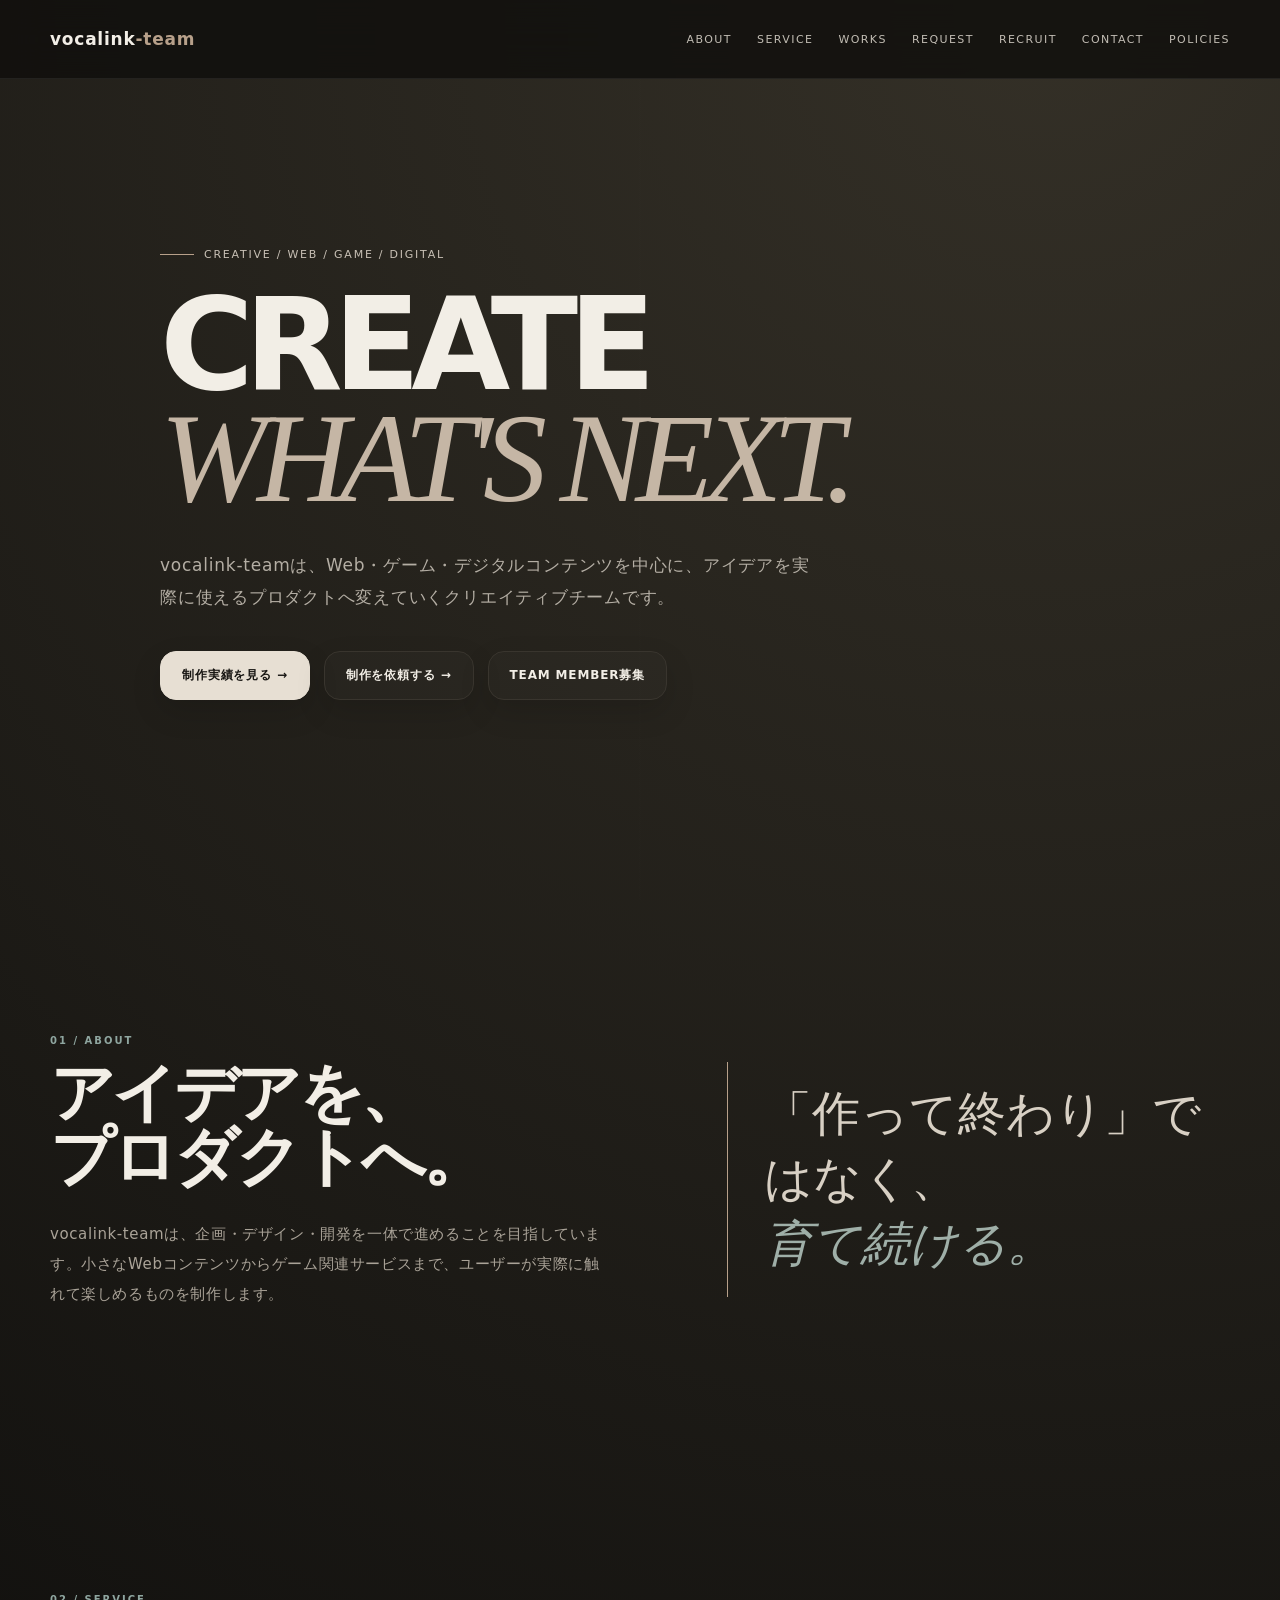
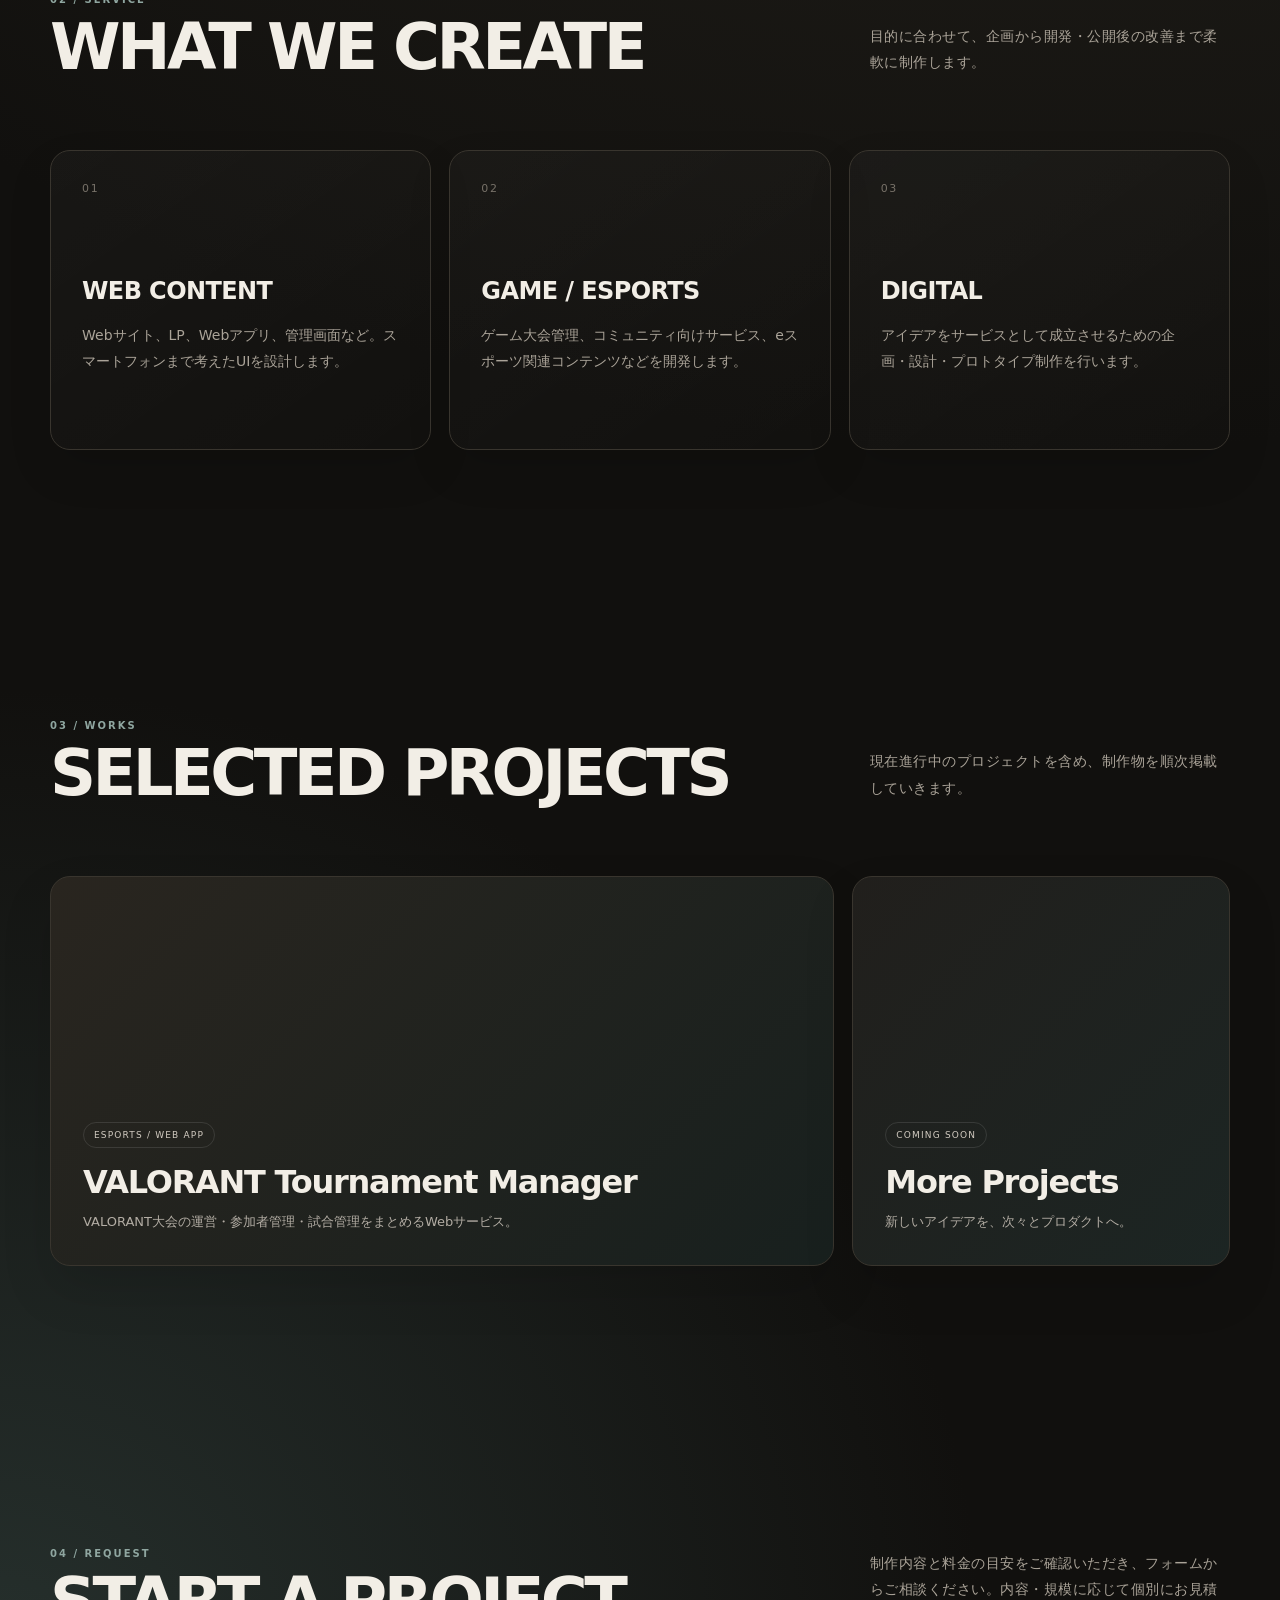
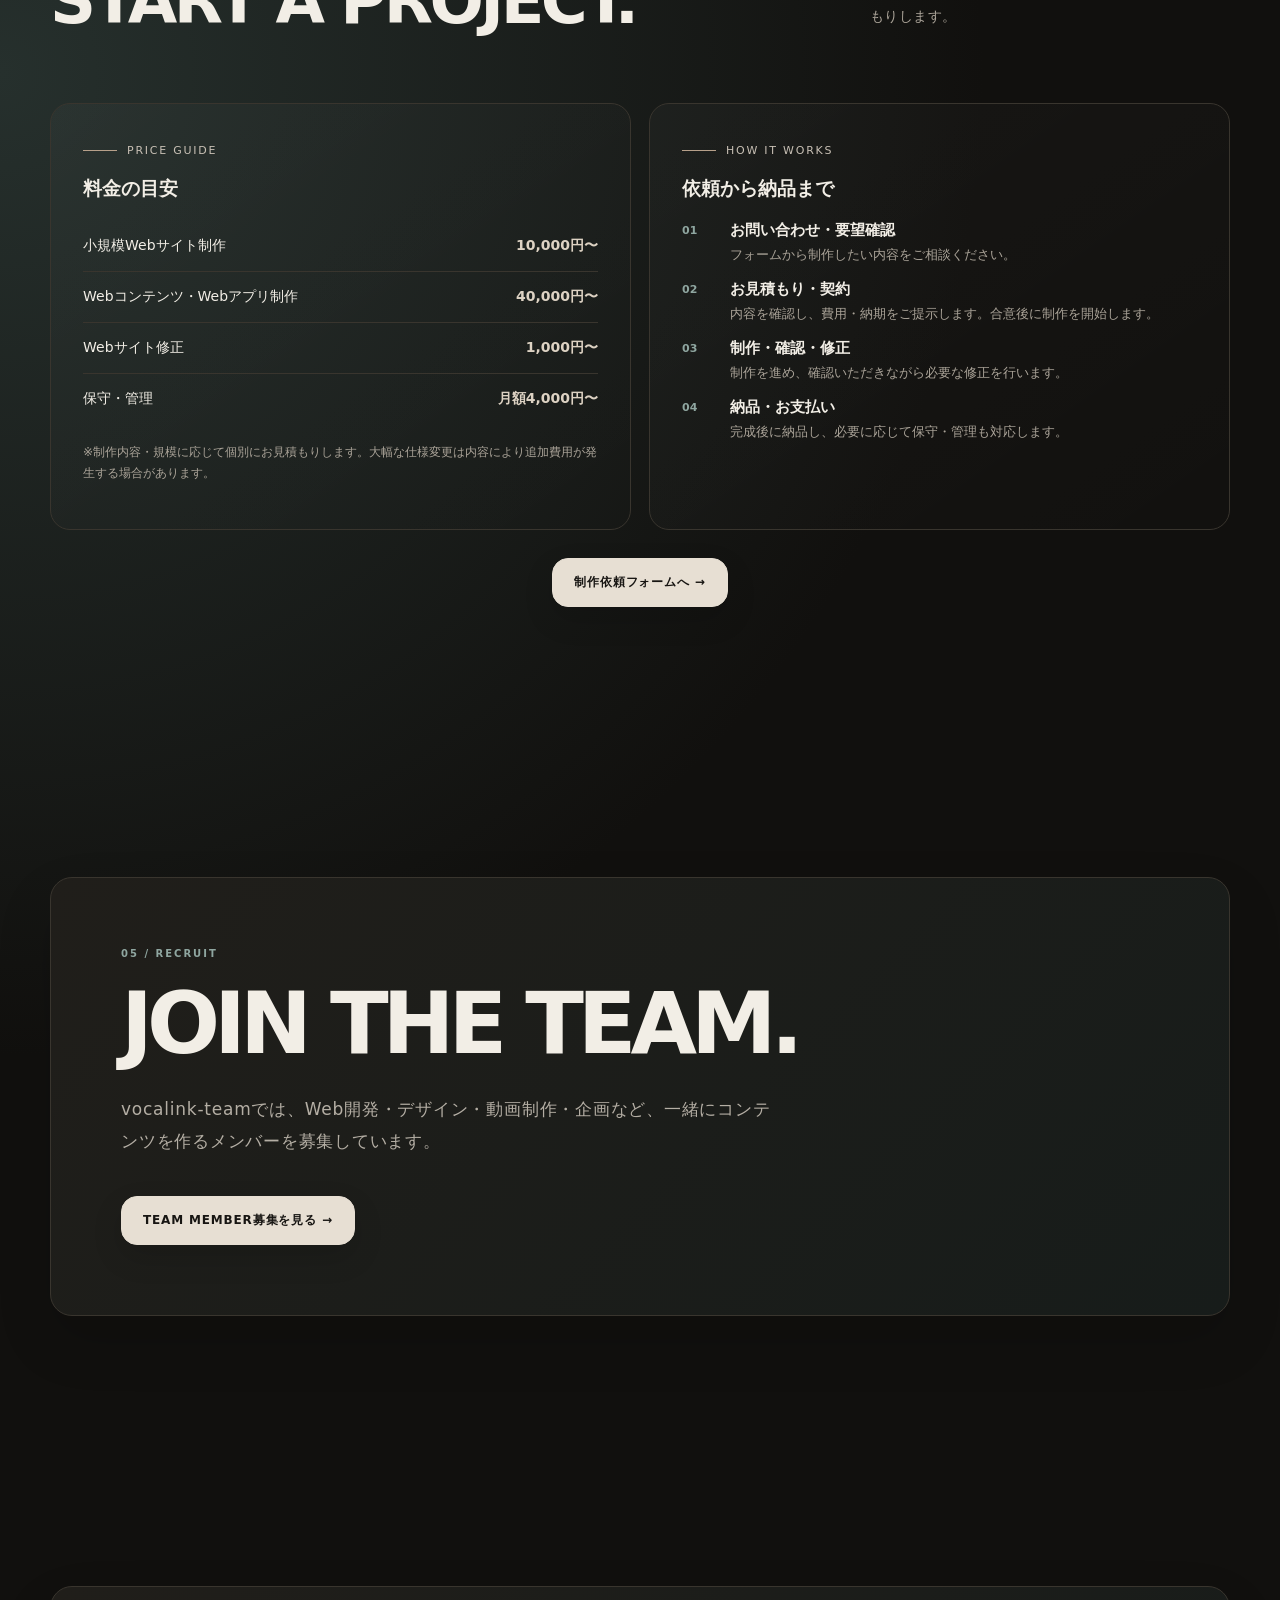
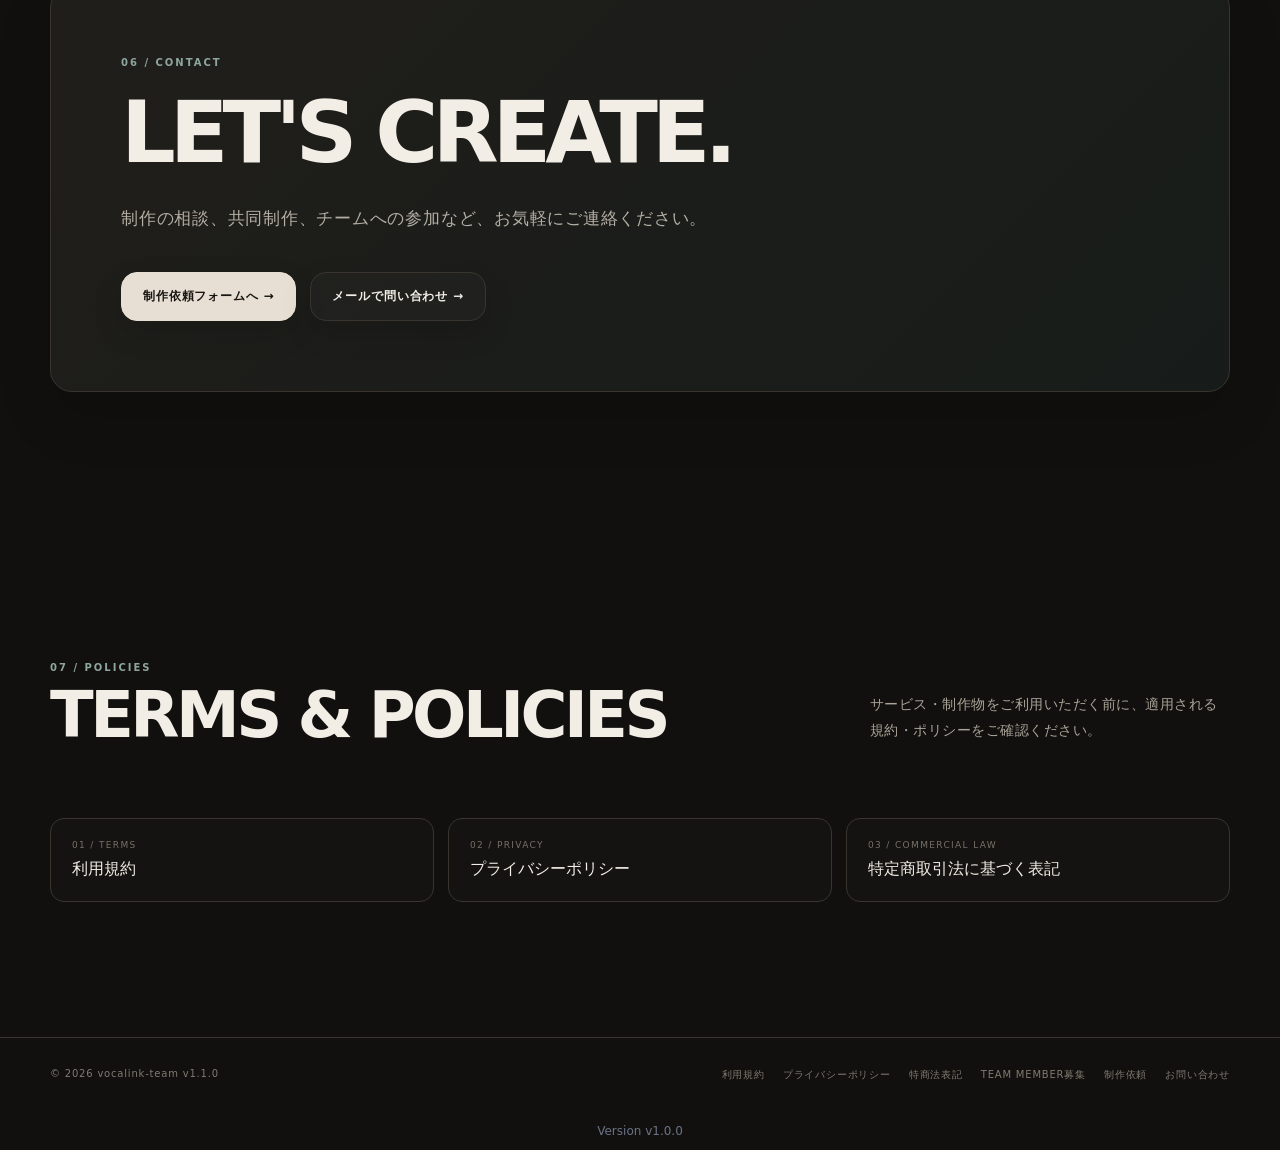
==== index.html @ 10418adb "chore(version): display current project version" ====
<!doctype html>
<html lang="ja"><head><meta charset="utf-8"><meta name="viewport" content="width=device-width,initial-scale=1"><meta name="description" content="vocalink-team 公式サイト"><meta name="version" content="1.1.0"><title>vocalink-team | CREATE WHAT'S NEXT.</title><style>:root{--bg:#11100e;--surface:#191816;--surface2:#211f1b;--text:#f2eee6;--muted:#aaa398;--line:#39352e;--accent:#b7a08a;--accent2:#8fa6a0;--max:1180px}*{box-sizing:border-box}html{scroll-behavior:smooth}body{margin:0;background:radial-gradient(circle at 82% 0,#343027 0,transparent 34%),radial-gradient(circle at 0 55%,#26302d 0,transparent 28%),var(--bg);color:var(--text);font-family:Inter,ui-sans-serif,system-ui,-apple-system,BlinkMacSystemFont,"Segoe UI","Noto Sans JP",sans-serif}a{color:inherit;text-decoration:none}.wrap{width:min(var(--max),calc(100% - 48px));margin:auto}header{position:fixed;z-index:20;inset:0 0 auto;background:#11100ed9;backdrop-filter:blur(18px);border-bottom:1px solid #ffffff12}nav{height:78px;display:flex;align-items:center;justify-content:space-between}.logo{font-size:17px;font-weight:850;letter-spacing:.045em}.logo span{color:var(--accent)}.links{display:flex;gap:25px;font-size:11px;letter-spacing:.13em;color:#c2bdb4}.links a{transition:.2s}.links a:hover{color:#fff}.hero{min-height:100vh;display:flex;align-items:center;padding:150px 0 110px;position:relative;overflow:hidden}.hero:before{content:"";position:absolute;inset:0;background:linear-gradient(90deg,transparent 49.95%,#ffffff08 50%,transparent 50.05%);opacity:.35}.hero-inner{max-width:960px}.eyebrow{display:inline-flex;align-items:center;gap:10px;color:#c8c0b5;font-size:11px;letter-spacing:.16em}.eyebrow:before{content:"";width:34px;height:1px;background:var(--accent)}h1{font-size:clamp(58px,10.5vw,128px);line-height:.88;letter-spacing:-.075em;font-weight:850;margin:28px 0 34px}.serif{font-family:Georgia,"Times New Roman",serif;font-style:italic;font-weight:400;color:#c5b6a5}.lead{max-width:650px;color:#b4aea4;line-height:1.9;font-size:17px;letter-spacing:.045em}.actions{display:flex;gap:14px;flex-wrap:wrap;margin-top:38px}.btn{display:inline-flex;align-items:center;gap:10px;padding:15px 21px;border:1px solid var(--line);border-radius:16px;background:#ffffff05;font-size:12px;letter-spacing:.07em;font-weight:750;transition:.25s;box-shadow:0 12px 30px #00000022}.btn:hover{transform:translateY(-3px);border-color:#8f887d}.primary{background:#e7dfd3;color:#171512;border-color:#e7dfd3}section{padding:135px 0}.section-head{display:grid;grid-template-columns:1fr 360px;gap:70px;align-items:end;margin-bottom:60px}.kicker{color:var(--accent2);font-size:10px;letter-spacing:.2em;font-weight:800}.section-head h2{font-size:clamp(38px,5vw,66px);line-height:.95;letter-spacing:-.055em;margin:12px 0}.section-head p{color:var(--muted);line-height:1.9;font-size:14px;letter-spacing:.035em}.about{display:grid;grid-template-columns:1.05fr .95fr;gap:120px;align-items:center}.about h2{font-size:clamp(42px,5vw,70px);line-height:1;letter-spacing:-.06em;margin:15px 0 30px}.about p{color:var(--muted);line-height:2;font-size:15px;letter-spacing:.04em}.statement{border-left:1px solid var(--accent);padding:20px 0 20px 36px;font-family:Georgia,serif;font-size:clamp(28px,4vw,48px);line-height:1.35;color:#d8d0c4}.statement em{color:#9fafa8}.cards{display:grid;grid-template-columns:repeat(3,1fr);gap:18px}.card{min-height:300px;padding:31px;border:1px solid var(--line);border-radius:20px;background:linear-gradient(145deg,#ffffff07,#ffffff01);box-shadow:0 20px 45px #0000001c}.card-index{font-size:11px;color:#777168;letter-spacing:.15em}.card h3{font-size:24px;letter-spacing:-.025em;margin:82px 0 18px}.card p{margin:0;color:var(--muted);line-height:1.85;font-size:14px}.projects{display:grid;grid-template-columns:1.35fr .65fr;gap:18px}.project{min-height:390px;border:1px solid var(--line);border-radius:20px;padding:32px;display:flex;flex-direction:column;justify-content:flex-end;position:relative;overflow:hidden;background:linear-gradient(135deg,#29251f,#18201e);box-shadow:0 24px 50px #00000020}.project.small{background:linear-gradient(135deg,#211f1c,#1c2523)}.project h3{font-size:32px;letter-spacing:-.04em;margin:15px 0 10px}.project p{margin:0;color:#b3ada4;line-height:1.7;font-size:13px}.tag{width:max-content;border:1px solid #ffffff1c;border-radius:99px;padding:7px 10px;color:#d2cbc1;font-size:9px;letter-spacing:.13em}.request-grid{display:grid;grid-template-columns:1fr 1fr;gap:18px}.request-panel{border:1px solid var(--line);border-radius:20px;padding:32px;background:linear-gradient(145deg,#ffffff07,#ffffff01)}.price-list{display:grid;gap:0}.price-row{display:flex;justify-content:space-between;gap:20px;padding:16px 0;border-bottom:1px solid var(--line);font-size:14px}.price-row:last-child{border-bottom:0}.price-row span:last-child{font-weight:800;color:#ddd2c3;white-space:nowrap}.flow{display:grid;gap:14px}.flow-step{display:grid;grid-template-columns:34px 1fr;gap:14px;align-items:start}.flow-num{color:var(--accent2);font-size:11px;font-weight:800;padding-top:3px}.flow-step strong{display:block;font-size:15px;margin-bottom:4px}.flow-step p{margin:0;color:var(--muted);font-size:13px;line-height:1.7}.request-note{margin-top:18px;color:var(--muted);font-size:12px;line-height:1.8}@media(max-width:800px){.request-grid{grid-template-columns:1fr}}.contact{border:1px solid var(--line);border-radius:22px;padding:70px;background:linear-gradient(135deg,#201e1a,#171c1a);box-shadow:0 25px 55px #00000024}.contact h2{font-size:clamp(46px,7vw,86px);letter-spacing:-.07em;margin:14px 0 20px}.contact .lead{margin-bottom:0}.policy-grid{display:grid;grid-template-columns:repeat(3,1fr);gap:14px}.policy-link{display:block;padding:21px;border:1px solid var(--line);border-radius:14px;background:#ffffff03;transition:.2s}.policy-link:hover{transform:translateY(-2px);border-color:#8f887d}.policy-link small{display:block;color:#777168;font-size:9px;letter-spacing:.15em;margin-bottom:9px}footer{border-top:1px solid var(--line);padding:30px 0;color:#817a71;font-size:10px;letter-spacing:.08em}.footer-inner{display:flex;justify-content:space-between;gap:20px}.footer-links{display:flex;gap:18px;flex-wrap:wrap}.footer-links a:hover{color:#d8d0c4}@media(max-width:800px){.wrap{width:min(var(--max),calc(100% - 32px))}.links{display:none}.hero{padding-top:130px}.section-head,.about{grid-template-columns:1fr;gap:30px}.cards,.projects,.policy-grid{grid-template-columns:1fr}section{padding:90px 0}.card h3{margin-top:55px}.project{min-height:330px}.contact{padding:42px 25px}.footer-inner{display:block}.footer-links{margin-top:15px}}</style></head><body>
<header><div class="wrap"><nav><a class="logo" href="#">vocalink<span>-team</span></a><div class="links"><a href="#about">ABOUT</a><a href="#service">SERVICE</a><a href="#works">WORKS</a><a href="#request">REQUEST</a><a href="#recruit">RECRUIT</a><a href="#contact">CONTACT</a><a href="#policies">POLICIES</a></div></nav></div></header>
<main><section class="hero"><div class="wrap hero-inner"><div class="eyebrow">CREATIVE / WEB / GAME / DIGITAL</div><h1>CREATE<br><span class="serif">WHAT'S NEXT.</span></h1><p class="lead">vocalink-teamは、Web・ゲーム・デジタルコンテンツを中心に、アイデアを実際に使えるプロダクトへ変えていくクリエイティブチームです。</p><div class="actions"><a class="btn primary" href="#works">制作実績を見る →</a><a class="btn" href="request.html">制作を依頼する →</a><a class="btn" href="#recruit">TEAM MEMBER募集</a></div></div></section>
<section id="about"><div class="wrap about"><div><div class="kicker">01 / ABOUT</div><h2>アイデアを、<br>プロダクトへ。</h2><p>vocalink-teamは、企画・デザイン・開発を一体で進めることを目指しています。小さなWebコンテンツからゲーム関連サービスまで、ユーザーが実際に触れて楽しめるものを制作します。</p></div><div class="statement">「作って終わり」ではなく、<br><em>育て続ける。</em></div></div></section>
<section id="service"><div class="wrap"><div class="section-head"><div><div class="kicker">02 / SERVICE</div><h2>WHAT WE CREATE</h2></div><p>目的に合わせて、企画から開発・公開後の改善まで柔軟に制作します。</p></div><div class="cards"><article class="card"><div class="card-index">01</div><h3>WEB CONTENT</h3><p>Webサイト、LP、Webアプリ、管理画面など。スマートフォンまで考えたUIを設計します。</p></article><article class="card"><div class="card-index">02</div><h3>GAME / ESPORTS</h3><p>ゲーム大会管理、コミュニティ向けサービス、eスポーツ関連コンテンツなどを開発します。</p></article><article class="card"><div class="card-index">03</div><h3>DIGITAL</h3><p>アイデアをサービスとして成立させるための企画・設計・プロトタイプ制作を行います。</p></article></div></div></section>
<section id="works"><div class="wrap"><div class="section-head"><div><div class="kicker">03 / WORKS</div><h2>SELECTED PROJECTS</h2></div><p>現在進行中のプロジェクトを含め、制作物を順次掲載していきます。</p></div><div class="projects"><article class="project"><span class="tag">ESPORTS / WEB APP</span><h3>VALORANT Tournament Manager</h3><p>VALORANT大会の運営・参加者管理・試合管理をまとめるWebサービス。</p></article><article class="project small"><span class="tag">COMING SOON</span><h3>More Projects</h3><p>新しいアイデアを、次々とプロダクトへ。</p></article></div></div></section>
<section id="request"><div class="wrap"><div class="section-head"><div><div class="kicker">04 / REQUEST</div><h2>START A PROJECT.</h2></div><p>制作内容と料金の目安をご確認いただき、フォームからご相談ください。内容・規模に応じて個別にお見積もりします。</p></div><div class="request-grid"><div class="request-panel"><div class="eyebrow">PRICE GUIDE</div><h3>料金の目安</h3><div class="price-list"><div class="price-row"><span>小規模Webサイト制作</span><span>10,000円〜</span></div><div class="price-row"><span>Webコンテンツ・Webアプリ制作</span><span>40,000円〜</span></div><div class="price-row"><span>Webサイト修正</span><span>1,000円〜</span></div><div class="price-row"><span>保守・管理</span><span>月額4,000円〜</span></div></div><p class="request-note">※制作内容・規模に応じて個別にお見積もりします。大幅な仕様変更は内容により追加費用が発生する場合があります。</p></div><div class="request-panel"><div class="eyebrow">HOW IT WORKS</div><h3>依頼から納品まで</h3><div class="flow"><div class="flow-step"><div class="flow-num">01</div><div><strong>お問い合わせ・要望確認</strong><p>フォームから制作したい内容をご相談ください。</p></div></div><div class="flow-step"><div class="flow-num">02</div><div><strong>お見積もり・契約</strong><p>内容を確認し、費用・納期をご提示します。合意後に制作を開始します。</p></div></div><div class="flow-step"><div class="flow-num">03</div><div><strong>制作・確認・修正</strong><p>制作を進め、確認いただきながら必要な修正を行います。</p></div></div><div class="flow-step"><div class="flow-num">04</div><div><strong>納品・お支払い</strong><p>完成後に納品し、必要に応じて保守・管理も対応します。</p></div></div></div></div></div><div class="actions" style="justify-content:center;margin-top:28px"><a class="btn primary" href="request.html">制作依頼フォームへ →</a></div></div></section>
<section id="recruit"><div class="wrap"><div class="contact"><div class="kicker">05 / RECRUIT</div><h2>JOIN THE TEAM.</h2><p class="lead">vocalink-teamでは、Web開発・デザイン・動画制作・企画など、一緒にコンテンツを作るメンバーを募集しています。</p><div class="actions"><a class="btn primary" href="recruit.html">TEAM MEMBER募集を見る →</a></div></div></div></section>
<section id="contact"><div class="wrap"><div class="contact"><div class="kicker">06 / CONTACT</div><h2>LET'S CREATE.</h2><p class="lead">制作の相談、共同制作、チームへの参加など、お気軽にご連絡ください。</p><div class="actions"><a class="btn primary" href="request.html">制作依頼フォームへ →</a><a class="btn" href="mailto:vocalink.team@gmail.com">メールで問い合わせ →</a></div></div></div></section>
<section id="policies"><div class="wrap"><div class="section-head"><div><div class="kicker">07 / POLICIES</div><h2>TERMS &amp; POLICIES</h2></div><p>サービス・制作物をご利用いただく前に、適用される規約・ポリシーをご確認ください。</p></div><div class="policy-grid"><a class="policy-link" href="terms.html"><small>01 / TERMS</small>利用規約</a><a class="policy-link" href="privacy.html"><small>02 / PRIVACY</small>プライバシーポリシー</a><a class="policy-link" href="commercial-law.html"><small>03 / COMMERCIAL LAW</small>特定商取引法に基づく表記</a></div></div></section></main>
<footer><div class="wrap footer-inner"><span>© 2026 vocalink-team <span aria-label="version">v1.1.0</span></span><div class="footer-links"><a href="terms.html">利用規約</a><a href="privacy.html">プライバシーポリシー</a><a href="commercial-law.html">特商法表記</a><a href="recruit.html">TEAM MEMBER募集</a><a href="request.html">制作依頼</a><a href="mailto:vocalink.team@gmail.com">お問い合わせ</a></div></div></footer><div id="project-version" style="text-align:center;padding:12px;color:#697386;font-size:12px">Version v1.0.0</div></body></html>
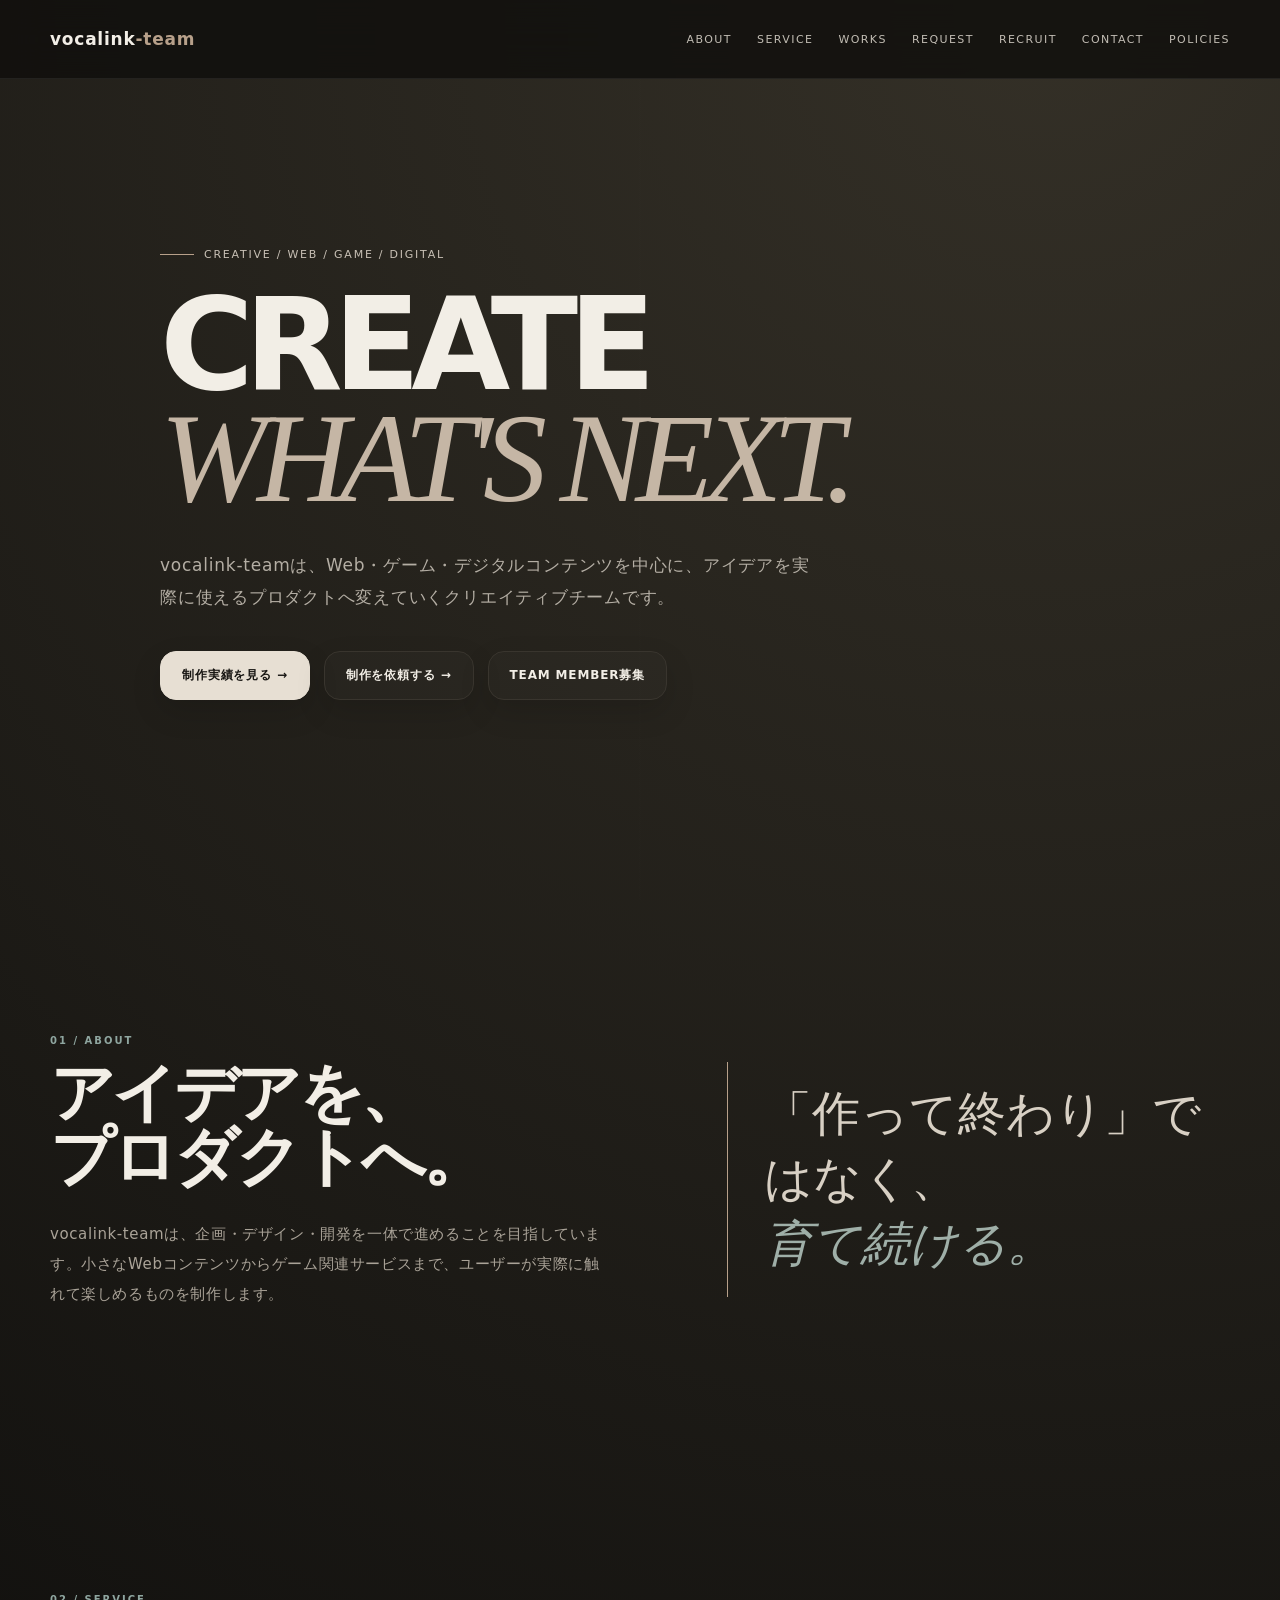
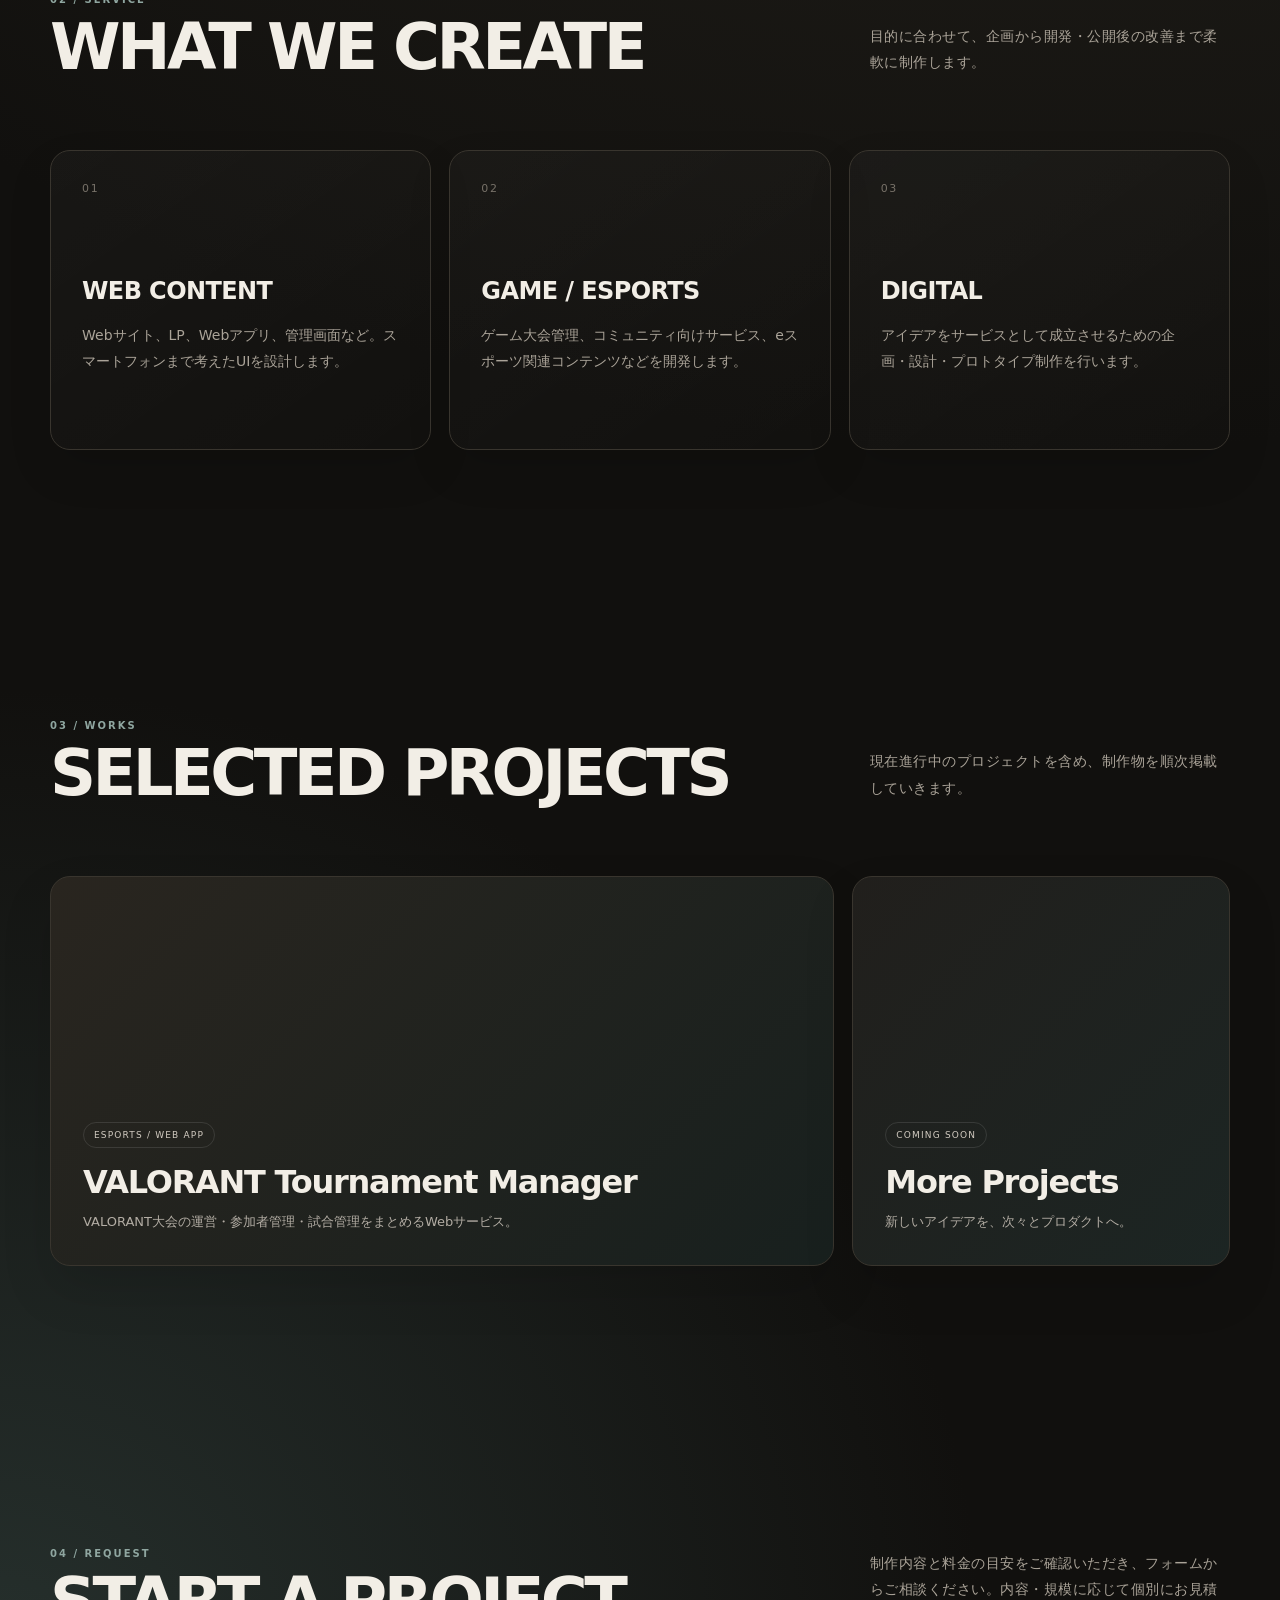
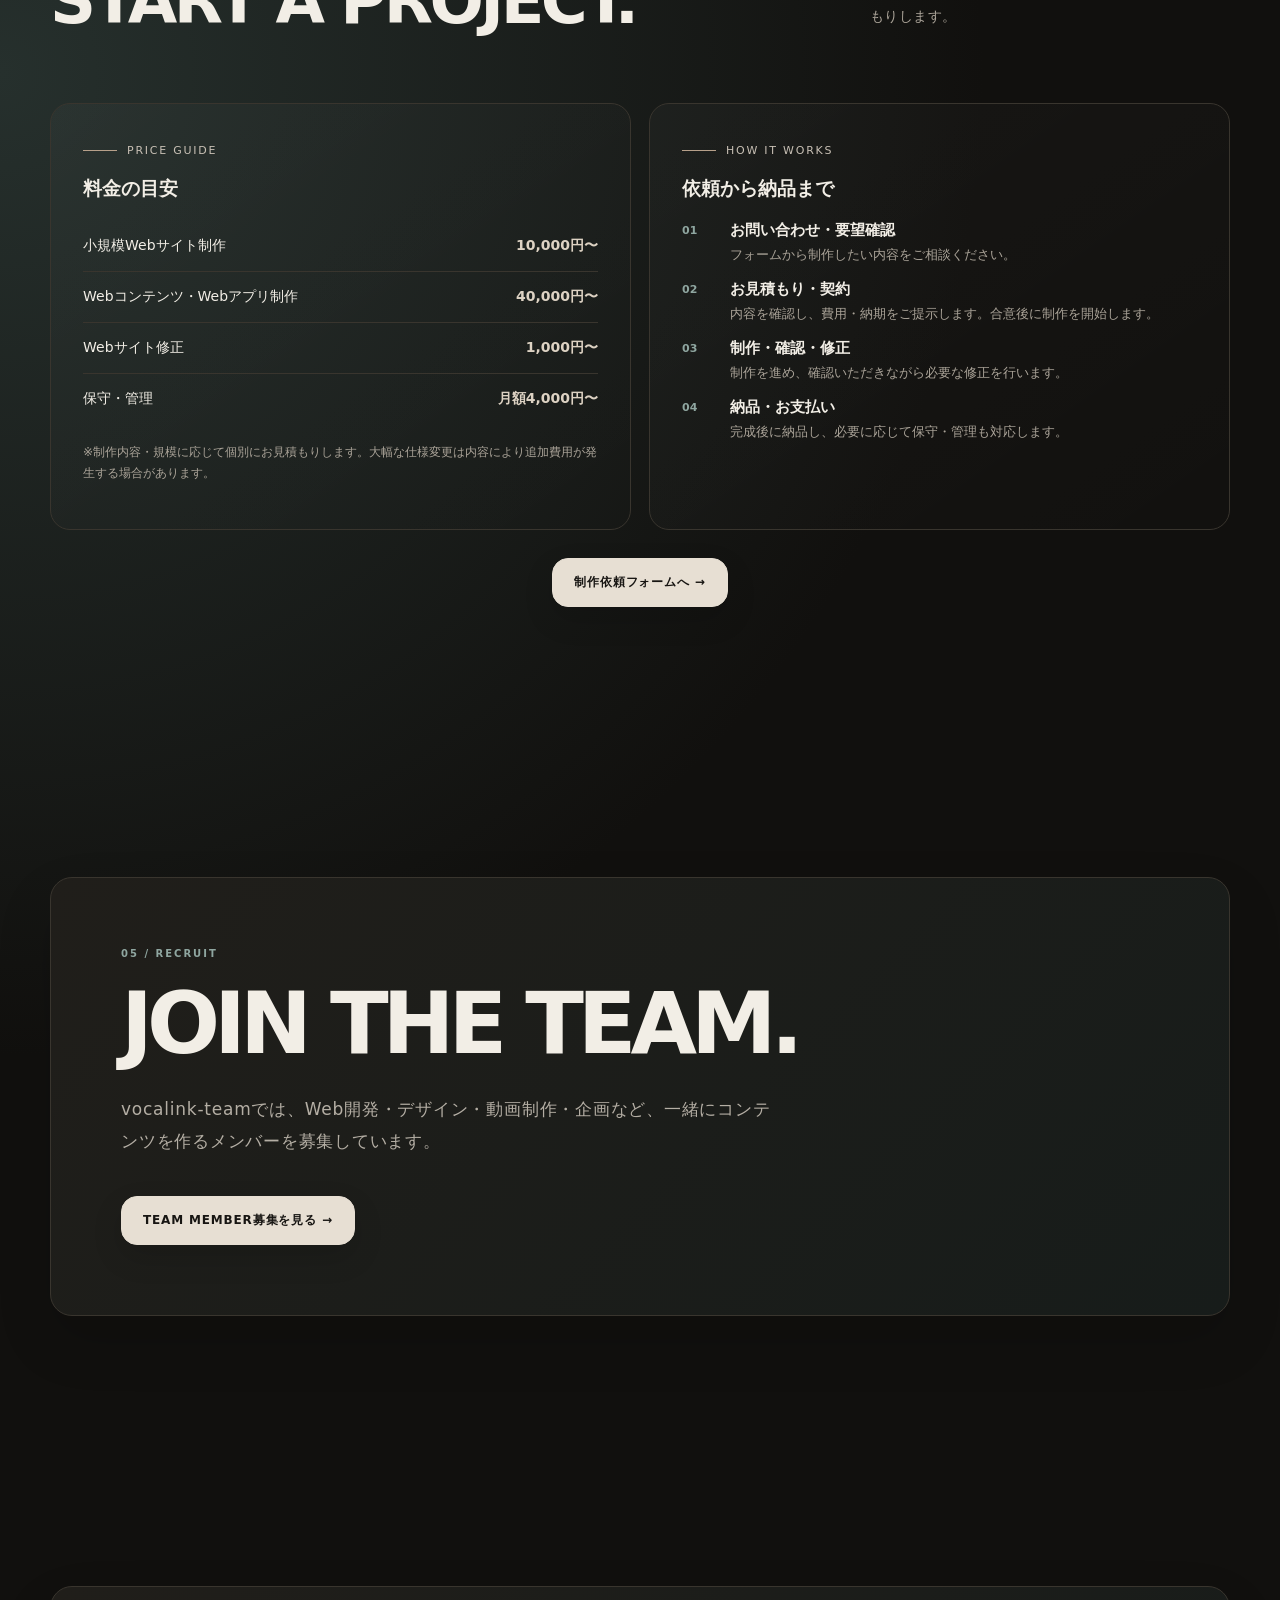
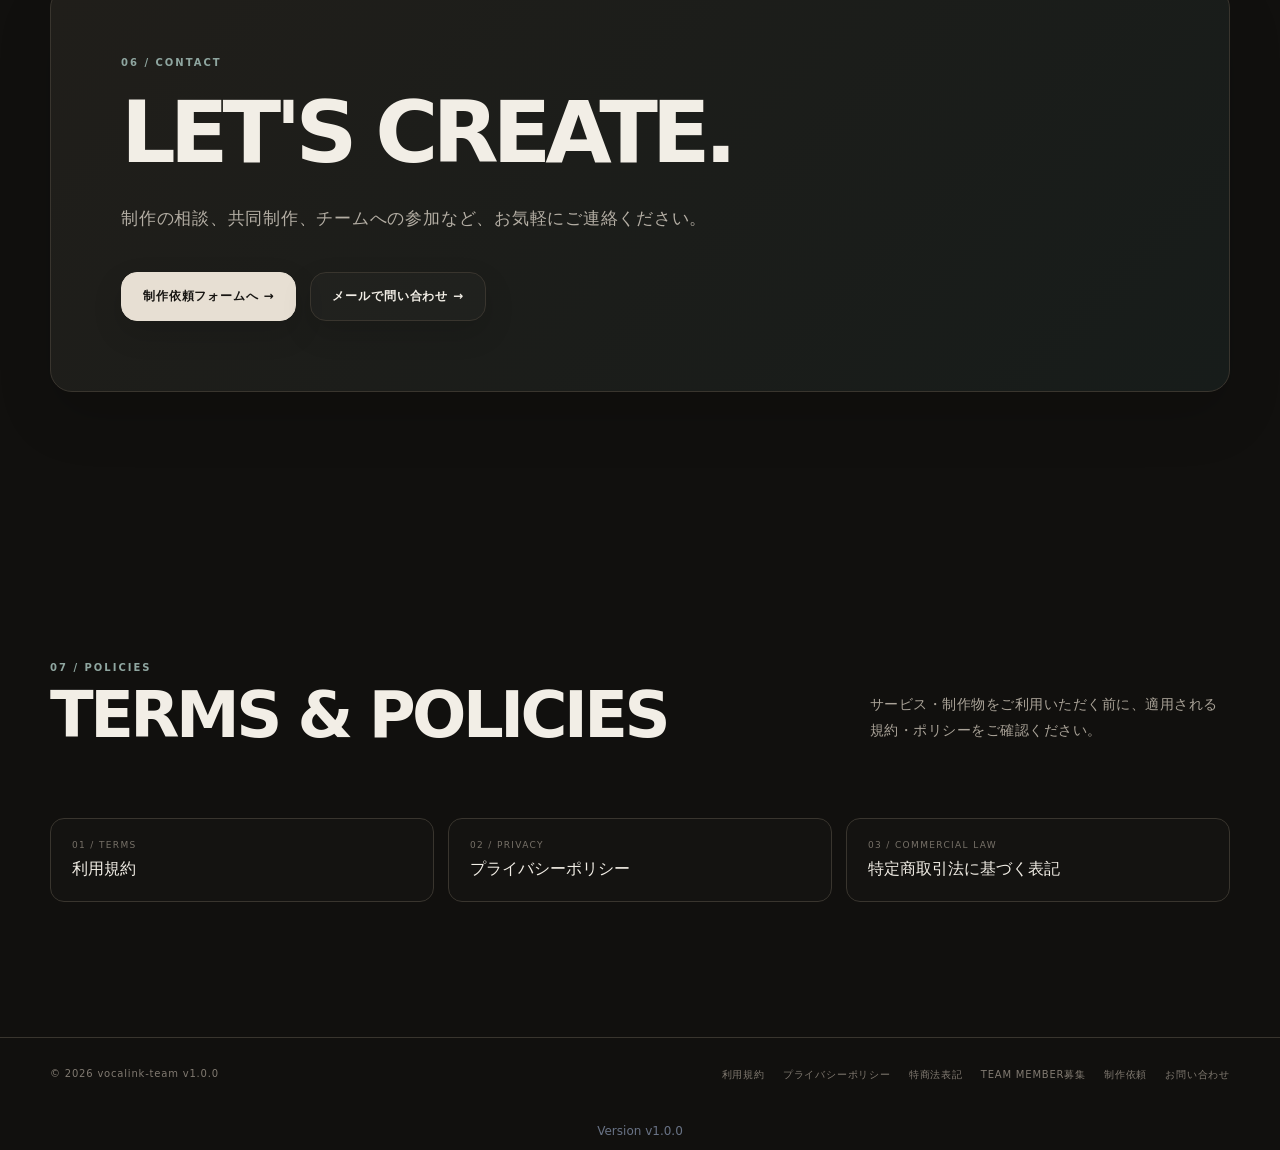
==== commit d0ba8473: "fix(version): align official site version display to v1.0.0" ====
--- a/index.html
+++ b/index.html
@@ -1,5 +1,5 @@
 <!doctype html>
-<html lang="ja"><head><meta charset="utf-8"><meta name="viewport" content="width=device-width,initial-scale=1"><meta name="description" content="vocalink-team 公式サイト"><meta name="version" content="1.1.0"><title>vocalink-team | CREATE WHAT'S NEXT.</title><style>:root{--bg:#11100e;--surface:#191816;--surface2:#211f1b;--text:#f2eee6;--muted:#aaa398;--line:#39352e;--accent:#b7a08a;--accent2:#8fa6a0;--max:1180px}*{box-sizing:border-box}html{scroll-behavior:smooth}body{margin:0;background:radial-gradient(circle at 82% 0,#343027 0,transparent 34%),radial-gradient(circle at 0 55%,#26302d 0,transparent 28%),var(--bg);color:var(--text);font-family:Inter,ui-sans-serif,system-ui,-apple-system,BlinkMacSystemFont,"Segoe UI","Noto Sans JP",sans-serif}a{color:inherit;text-decoration:none}.wrap{width:min(var(--max),calc(100% - 48px));margin:auto}header{position:fixed;z-index:20;inset:0 0 auto;background:#11100ed9;backdrop-filter:blur(18px);border-bottom:1px solid #ffffff12}nav{height:78px;display:flex;align-items:center;justify-content:space-between}.logo{font-size:17px;font-weight:850;letter-spacing:.045em}.logo span{color:var(--accent)}.links{display:flex;gap:25px;font-size:11px;letter-spacing:.13em;color:#c2bdb4}.links a{transition:.2s}.links a:hover{color:#fff}.hero{min-height:100vh;display:flex;align-items:center;padding:150px 0 110px;position:relative;overflow:hidden}.hero:before{content:"";position:absolute;inset:0;background:linear-gradient(90deg,transparent 49.95%,#ffffff08 50%,transparent 50.05%);opacity:.35}.hero-inner{max-width:960px}.eyebrow{display:inline-flex;align-items:center;gap:10px;color:#c8c0b5;font-size:11px;letter-spacing:.16em}.eyebrow:before{content:"";width:34px;height:1px;background:var(--accent)}h1{font-size:clamp(58px,10.5vw,128px);line-height:.88;letter-spacing:-.075em;font-weight:850;margin:28px 0 34px}.serif{font-family:Georgia,"Times New Roman",serif;font-style:italic;font-weight:400;color:#c5b6a5}.lead{max-width:650px;color:#b4aea4;line-height:1.9;font-size:17px;letter-spacing:.045em}.actions{display:flex;gap:14px;flex-wrap:wrap;margin-top:38px}.btn{display:inline-flex;align-items:center;gap:10px;padding:15px 21px;border:1px solid var(--line);border-radius:16px;background:#ffffff05;font-size:12px;letter-spacing:.07em;font-weight:750;transition:.25s;box-shadow:0 12px 30px #00000022}.btn:hover{transform:translateY(-3px);border-color:#8f887d}.primary{background:#e7dfd3;color:#171512;border-color:#e7dfd3}section{padding:135px 0}.section-head{display:grid;grid-template-columns:1fr 360px;gap:70px;align-items:end;margin-bottom:60px}.kicker{color:var(--accent2);font-size:10px;letter-spacing:.2em;font-weight:800}.section-head h2{font-size:clamp(38px,5vw,66px);line-height:.95;letter-spacing:-.055em;margin:12px 0}.section-head p{color:var(--muted);line-height:1.9;font-size:14px;letter-spacing:.035em}.about{display:grid;grid-template-columns:1.05fr .95fr;gap:120px;align-items:center}.about h2{font-size:clamp(42px,5vw,70px);line-height:1;letter-spacing:-.06em;margin:15px 0 30px}.about p{color:var(--muted);line-height:2;font-size:15px;letter-spacing:.04em}.statement{border-left:1px solid var(--accent);padding:20px 0 20px 36px;font-family:Georgia,serif;font-size:clamp(28px,4vw,48px);line-height:1.35;color:#d8d0c4}.statement em{color:#9fafa8}.cards{display:grid;grid-template-columns:repeat(3,1fr);gap:18px}.card{min-height:300px;padding:31px;border:1px solid var(--line);border-radius:20px;background:linear-gradient(145deg,#ffffff07,#ffffff01);box-shadow:0 20px 45px #0000001c}.card-index{font-size:11px;color:#777168;letter-spacing:.15em}.card h3{font-size:24px;letter-spacing:-.025em;margin:82px 0 18px}.card p{margin:0;color:var(--muted);line-height:1.85;font-size:14px}.projects{display:grid;grid-template-columns:1.35fr .65fr;gap:18px}.project{min-height:390px;border:1px solid var(--line);border-radius:20px;padding:32px;display:flex;flex-direction:column;justify-content:flex-end;position:relative;overflow:hidden;background:linear-gradient(135deg,#29251f,#18201e);box-shadow:0 24px 50px #00000020}.project.small{background:linear-gradient(135deg,#211f1c,#1c2523)}.project h3{font-size:32px;letter-spacing:-.04em;margin:15px 0 10px}.project p{margin:0;color:#b3ada4;line-height:1.7;font-size:13px}.tag{width:max-content;border:1px solid #ffffff1c;border-radius:99px;padding:7px 10px;color:#d2cbc1;font-size:9px;letter-spacing:.13em}.request-grid{display:grid;grid-template-columns:1fr 1fr;gap:18px}.request-panel{border:1px solid var(--line);border-radius:20px;padding:32px;background:linear-gradient(145deg,#ffffff07,#ffffff01)}.price-list{display:grid;gap:0}.price-row{display:flex;justify-content:space-between;gap:20px;padding:16px 0;border-bottom:1px solid var(--line);font-size:14px}.price-row:last-child{border-bottom:0}.price-row span:last-child{font-weight:800;color:#ddd2c3;white-space:nowrap}.flow{display:grid;gap:14px}.flow-step{display:grid;grid-template-columns:34px 1fr;gap:14px;align-items:start}.flow-num{color:var(--accent2);font-size:11px;font-weight:800;padding-top:3px}.flow-step strong{display:block;font-size:15px;margin-bottom:4px}.flow-step p{margin:0;color:var(--muted);font-size:13px;line-height:1.7}.request-note{margin-top:18px;color:var(--muted);font-size:12px;line-height:1.8}@media(max-width:800px){.request-grid{grid-template-columns:1fr}}.contact{border:1px solid var(--line);border-radius:22px;padding:70px;background:linear-gradient(135deg,#201e1a,#171c1a);box-shadow:0 25px 55px #00000024}.contact h2{font-size:clamp(46px,7vw,86px);letter-spacing:-.07em;margin:14px 0 20px}.contact .lead{margin-bottom:0}.policy-grid{display:grid;grid-template-columns:repeat(3,1fr);gap:14px}.policy-link{display:block;padding:21px;border:1px solid var(--line);border-radius:14px;background:#ffffff03;transition:.2s}.policy-link:hover{transform:translateY(-2px);border-color:#8f887d}.policy-link small{display:block;color:#777168;font-size:9px;letter-spacing:.15em;margin-bottom:9px}footer{border-top:1px solid var(--line);padding:30px 0;color:#817a71;font-size:10px;letter-spacing:.08em}.footer-inner{display:flex;justify-content:space-between;gap:20px}.footer-links{display:flex;gap:18px;flex-wrap:wrap}.footer-links a:hover{color:#d8d0c4}@media(max-width:800px){.wrap{width:min(var(--max),calc(100% - 32px))}.links{display:none}.hero{padding-top:130px}.section-head,.about{grid-template-columns:1fr;gap:30px}.cards,.projects,.policy-grid{grid-template-columns:1fr}section{padding:90px 0}.card h3{margin-top:55px}.project{min-height:330px}.contact{padding:42px 25px}.footer-inner{display:block}.footer-links{margin-top:15px}}</style></head><body>
+<html lang="ja"><head><meta charset="utf-8"><meta name="viewport" content="width=device-width,initial-scale=1"><meta name="description" content="vocalink-team 公式サイト"><meta name="version" content="1.0.0"><title>vocalink-team | CREATE WHAT'S NEXT.</title><style>:root{--bg:#11100e;--surface:#191816;--surface2:#211f1b;--text:#f2eee6;--muted:#aaa398;--line:#39352e;--accent:#b7a08a;--accent2:#8fa6a0;--max:1180px}*{box-sizing:border-box}html{scroll-behavior:smooth}body{margin:0;background:radial-gradient(circle at 82% 0,#343027 0,transparent 34%),radial-gradient(circle at 0 55%,#26302d 0,transparent 28%),var(--bg);color:var(--text);font-family:Inter,ui-sans-serif,system-ui,-apple-system,BlinkMacSystemFont,"Segoe UI","Noto Sans JP",sans-serif}a{color:inherit;text-decoration:none}.wrap{width:min(var(--max),calc(100% - 48px));margin:auto}header{position:fixed;z-index:20;inset:0 0 auto;background:#11100ed9;backdrop-filter:blur(18px);border-bottom:1px solid #ffffff12}nav{height:78px;display:flex;align-items:center;justify-content:space-between}.logo{font-size:17px;font-weight:850;letter-spacing:.045em}.logo span{color:var(--accent)}.links{display:flex;gap:25px;font-size:11px;letter-spacing:.13em;color:#c2bdb4}.links a{transition:.2s}.links a:hover{color:#fff}.hero{min-height:100vh;display:flex;align-items:center;padding:150px 0 110px;position:relative;overflow:hidden}.hero:before{content:"";position:absolute;inset:0;background:linear-gradient(90deg,transparent 49.95%,#ffffff08 50%,transparent 50.05%);opacity:.35}.hero-inner{max-width:960px}.eyebrow{display:inline-flex;align-items:center;gap:10px;color:#c8c0b5;font-size:11px;letter-spacing:.16em}.eyebrow:before{content:"";width:34px;height:1px;background:var(--accent)}h1{font-size:clamp(58px,10.5vw,128px);line-height:.88;letter-spacing:-.075em;font-weight:850;margin:28px 0 34px}.serif{font-family:Georgia,"Times New Roman",serif;font-style:italic;font-weight:400;color:#c5b6a5}.lead{max-width:650px;color:#b4aea4;line-height:1.9;font-size:17px;letter-spacing:.045em}.actions{display:flex;gap:14px;flex-wrap:wrap;margin-top:38px}.btn{display:inline-flex;align-items:center;gap:10px;padding:15px 21px;border:1px solid var(--line);border-radius:16px;background:#ffffff05;font-size:12px;letter-spacing:.07em;font-weight:750;transition:.25s;box-shadow:0 12px 30px #00000022}.btn:hover{transform:translateY(-3px);border-color:#8f887d}.primary{background:#e7dfd3;color:#171512;border-color:#e7dfd3}section{padding:135px 0}.section-head{display:grid;grid-template-columns:1fr 360px;gap:70px;align-items:end;margin-bottom:60px}.kicker{color:var(--accent2);font-size:10px;letter-spacing:.2em;font-weight:800}.section-head h2{font-size:clamp(38px,5vw,66px);line-height:.95;letter-spacing:-.055em;margin:12px 0}.section-head p{color:var(--muted);line-height:1.9;font-size:14px;letter-spacing:.035em}.about{display:grid;grid-template-columns:1.05fr .95fr;gap:120px;align-items:center}.about h2{font-size:clamp(42px,5vw,70px);line-height:1;letter-spacing:-.06em;margin:15px 0 30px}.about p{color:var(--muted);line-height:2;font-size:15px;letter-spacing:.04em}.statement{border-left:1px solid var(--accent);padding:20px 0 20px 36px;font-family:Georgia,serif;font-size:clamp(28px,4vw,48px);line-height:1.35;color:#d8d0c4}.statement em{color:#9fafa8}.cards{display:grid;grid-template-columns:repeat(3,1fr);gap:18px}.card{min-height:300px;padding:31px;border:1px solid var(--line);border-radius:20px;background:linear-gradient(145deg,#ffffff07,#ffffff01);box-shadow:0 20px 45px #0000001c}.card-index{font-size:11px;color:#777168;letter-spacing:.15em}.card h3{font-size:24px;letter-spacing:-.025em;margin:82px 0 18px}.card p{margin:0;color:var(--muted);line-height:1.85;font-size:14px}.projects{display:grid;grid-template-columns:1.35fr .65fr;gap:18px}.project{min-height:390px;border:1px solid var(--line);border-radius:20px;padding:32px;display:flex;flex-direction:column;justify-content:flex-end;position:relative;overflow:hidden;background:linear-gradient(135deg,#29251f,#18201e);box-shadow:0 24px 50px #00000020}.project.small{background:linear-gradient(135deg,#211f1c,#1c2523)}.project h3{font-size:32px;letter-spacing:-.04em;margin:15px 0 10px}.project p{margin:0;color:#b3ada4;line-height:1.7;font-size:13px}.tag{width:max-content;border:1px solid #ffffff1c;border-radius:99px;padding:7px 10px;color:#d2cbc1;font-size:9px;letter-spacing:.13em}.request-grid{display:grid;grid-template-columns:1fr 1fr;gap:18px}.request-panel{border:1px solid var(--line);border-radius:20px;padding:32px;background:linear-gradient(145deg,#ffffff07,#ffffff01)}.price-list{display:grid;gap:0}.price-row{display:flex;justify-content:space-between;gap:20px;padding:16px 0;border-bottom:1px solid var(--line);font-size:14px}.price-row:last-child{border-bottom:0}.price-row span:last-child{font-weight:800;color:#ddd2c3;white-space:nowrap}.flow{display:grid;gap:14px}.flow-step{display:grid;grid-template-columns:34px 1fr;gap:14px;align-items:start}.flow-num{color:var(--accent2);font-size:11px;font-weight:800;padding-top:3px}.flow-step strong{display:block;font-size:15px;margin-bottom:4px}.flow-step p{margin:0;color:var(--muted);font-size:13px;line-height:1.7}.request-note{margin-top:18px;color:var(--muted);font-size:12px;line-height:1.8}@media(max-width:800px){.request-grid{grid-template-columns:1fr}}.contact{border:1px solid var(--line);border-radius:22px;padding:70px;background:linear-gradient(135deg,#201e1a,#171c1a);box-shadow:0 25px 55px #00000024}.contact h2{font-size:clamp(46px,7vw,86px);letter-spacing:-.07em;margin:14px 0 20px}.contact .lead{margin-bottom:0}.policy-grid{display:grid;grid-template-columns:repeat(3,1fr);gap:14px}.policy-link{display:block;padding:21px;border:1px solid var(--line);border-radius:14px;background:#ffffff03;transition:.2s}.policy-link:hover{transform:translateY(-2px);border-color:#8f887d}.policy-link small{display:block;color:#777168;font-size:9px;letter-spacing:.15em;margin-bottom:9px}footer{border-top:1px solid var(--line);padding:30px 0;color:#817a71;font-size:10px;letter-spacing:.08em}.footer-inner{display:flex;justify-content:space-between;gap:20px}.footer-links{display:flex;gap:18px;flex-wrap:wrap}.footer-links a:hover{color:#d8d0c4}@media(max-width:800px){.wrap{width:min(var(--max),calc(100% - 32px))}.links{display:none}.hero{padding-top:130px}.section-head,.about{grid-template-columns:1fr;gap:30px}.cards,.projects,.policy-grid{grid-template-columns:1fr}section{padding:90px 0}.card h3{margin-top:55px}.project{min-height:330px}.contact{padding:42px 25px}.footer-inner{display:block}.footer-links{margin-top:15px}}</style></head><body>
 <header><div class="wrap"><nav><a class="logo" href="#">vocalink<span>-team</span></a><div class="links"><a href="#about">ABOUT</a><a href="#service">SERVICE</a><a href="#works">WORKS</a><a href="#request">REQUEST</a><a href="#recruit">RECRUIT</a><a href="#contact">CONTACT</a><a href="#policies">POLICIES</a></div></nav></div></header>
 <main><section class="hero"><div class="wrap hero-inner"><div class="eyebrow">CREATIVE / WEB / GAME / DIGITAL</div><h1>CREATE<br><span class="serif">WHAT'S NEXT.</span></h1><p class="lead">vocalink-teamは、Web・ゲーム・デジタルコンテンツを中心に、アイデアを実際に使えるプロダクトへ変えていくクリエイティブチームです。</p><div class="actions"><a class="btn primary" href="#works">制作実績を見る →</a><a class="btn" href="request.html">制作を依頼する →</a><a class="btn" href="#recruit">TEAM MEMBER募集</a></div></div></section>
 <section id="about"><div class="wrap about"><div><div class="kicker">01 / ABOUT</div><h2>アイデアを、<br>プロダクトへ。</h2><p>vocalink-teamは、企画・デザイン・開発を一体で進めることを目指しています。小さなWebコンテンツからゲーム関連サービスまで、ユーザーが実際に触れて楽しめるものを制作します。</p></div><div class="statement">「作って終わり」ではなく、<br><em>育て続ける。</em></div></div></section>
@@ -9,4 +9,4 @@
 <section id="recruit"><div class="wrap"><div class="contact"><div class="kicker">05 / RECRUIT</div><h2>JOIN THE TEAM.</h2><p class="lead">vocalink-teamでは、Web開発・デザイン・動画制作・企画など、一緒にコンテンツを作るメンバーを募集しています。</p><div class="actions"><a class="btn primary" href="recruit.html">TEAM MEMBER募集を見る →</a></div></div></div></section>
 <section id="contact"><div class="wrap"><div class="contact"><div class="kicker">06 / CONTACT</div><h2>LET'S CREATE.</h2><p class="lead">制作の相談、共同制作、チームへの参加など、お気軽にご連絡ください。</p><div class="actions"><a class="btn primary" href="request.html">制作依頼フォームへ →</a><a class="btn" href="mailto:vocalink.team@gmail.com">メールで問い合わせ →</a></div></div></div></section>
 <section id="policies"><div class="wrap"><div class="section-head"><div><div class="kicker">07 / POLICIES</div><h2>TERMS &amp; POLICIES</h2></div><p>サービス・制作物をご利用いただく前に、適用される規約・ポリシーをご確認ください。</p></div><div class="policy-grid"><a class="policy-link" href="terms.html"><small>01 / TERMS</small>利用規約</a><a class="policy-link" href="privacy.html"><small>02 / PRIVACY</small>プライバシーポリシー</a><a class="policy-link" href="commercial-law.html"><small>03 / COMMERCIAL LAW</small>特定商取引法に基づく表記</a></div></div></section></main>
-<footer><div class="wrap footer-inner"><span>© 2026 vocalink-team <span aria-label="version">v1.1.0</span></span><div class="footer-links"><a href="terms.html">利用規約</a><a href="privacy.html">プライバシーポリシー</a><a href="commercial-law.html">特商法表記</a><a href="recruit.html">TEAM MEMBER募集</a><a href="request.html">制作依頼</a><a href="mailto:vocalink.team@gmail.com">お問い合わせ</a></div></div></footer><div id="project-version" style="text-align:center;padding:12px;color:#697386;font-size:12px">Version v1.0.0</div></body></html>+<footer><div class="wrap footer-inner"><span>© 2026 vocalink-team <span aria-label="version">v1.0.0</span></span><div class="footer-links"><a href="terms.html">利用規約</a><a href="privacy.html">プライバシーポリシー</a><a href="commercial-law.html">特商法表記</a><a href="recruit.html">TEAM MEMBER募集</a><a href="request.html">制作依頼</a><a href="mailto:vocalink.team@gmail.com">お問い合わせ</a></div></div></footer><div id="project-version" style="text-align:center;padding:12px;color:#697386;font-size:12px">Version v1.0.0</div></body></html>
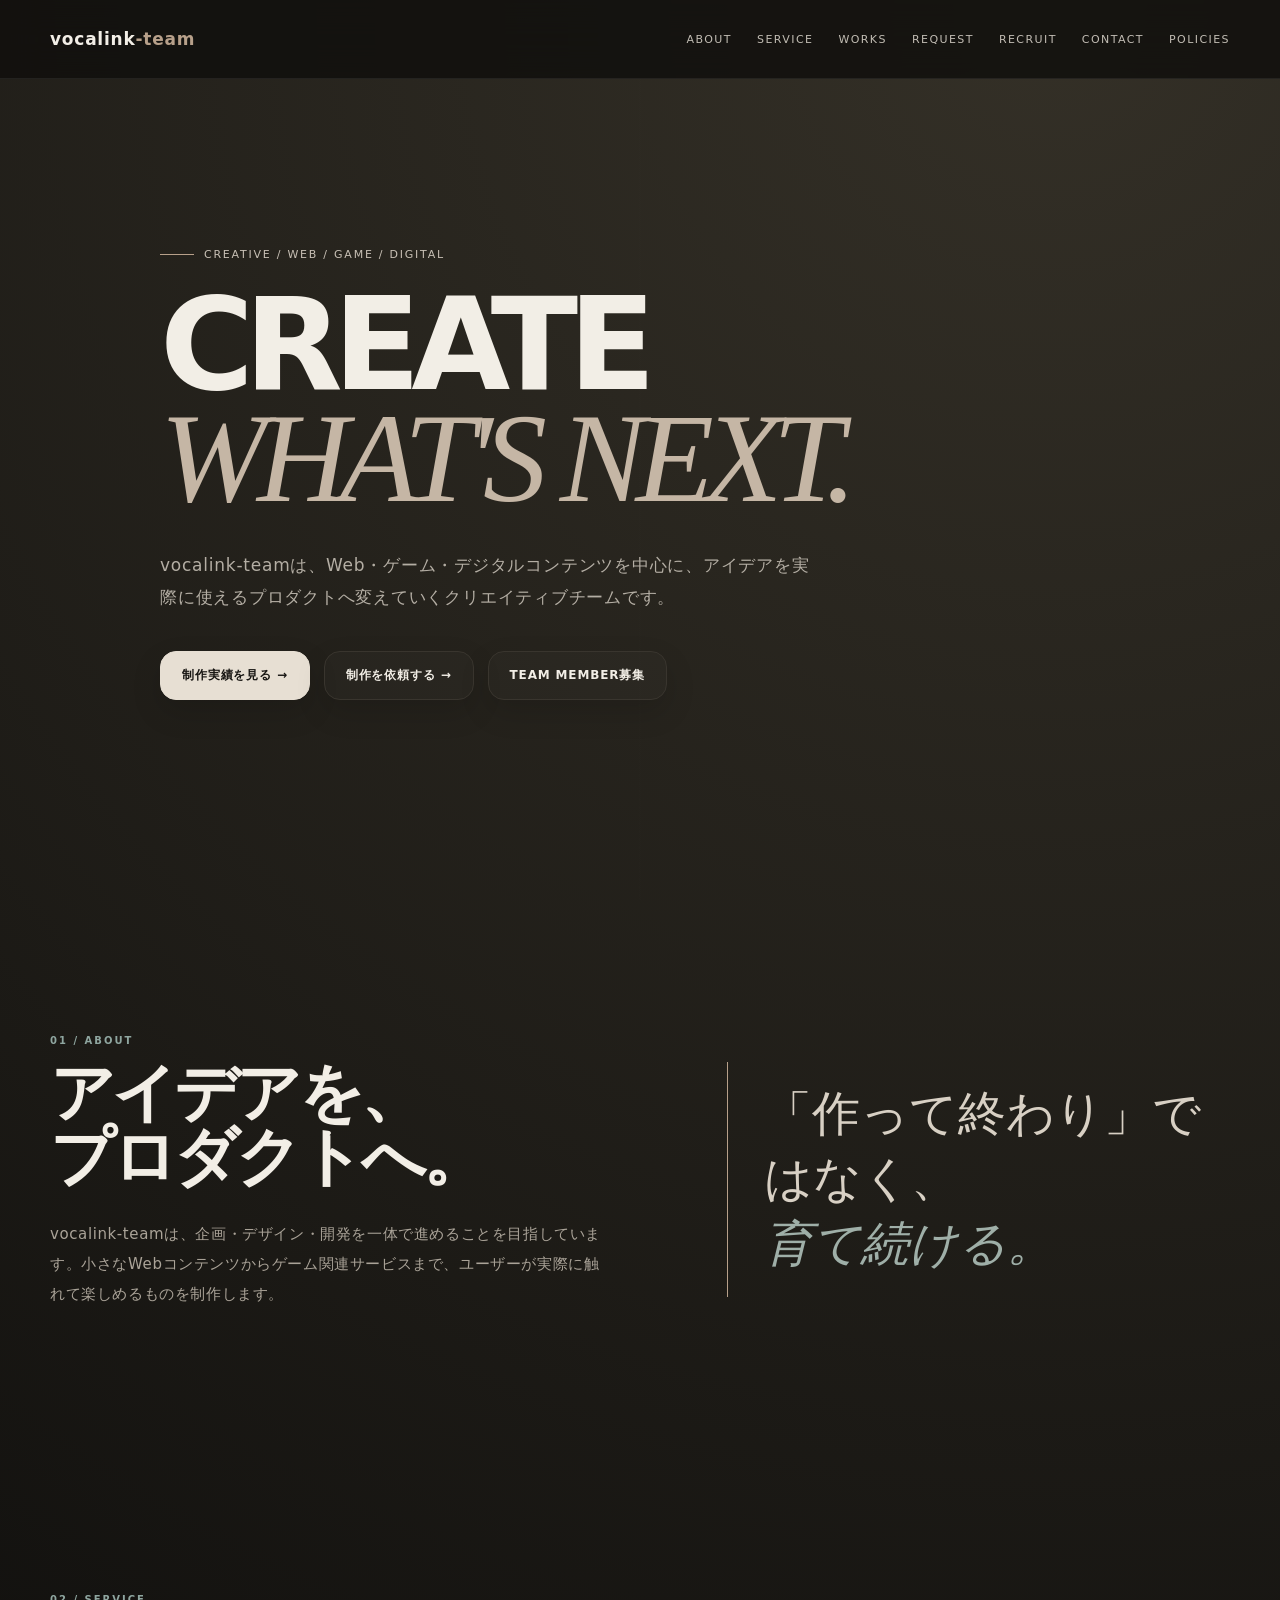
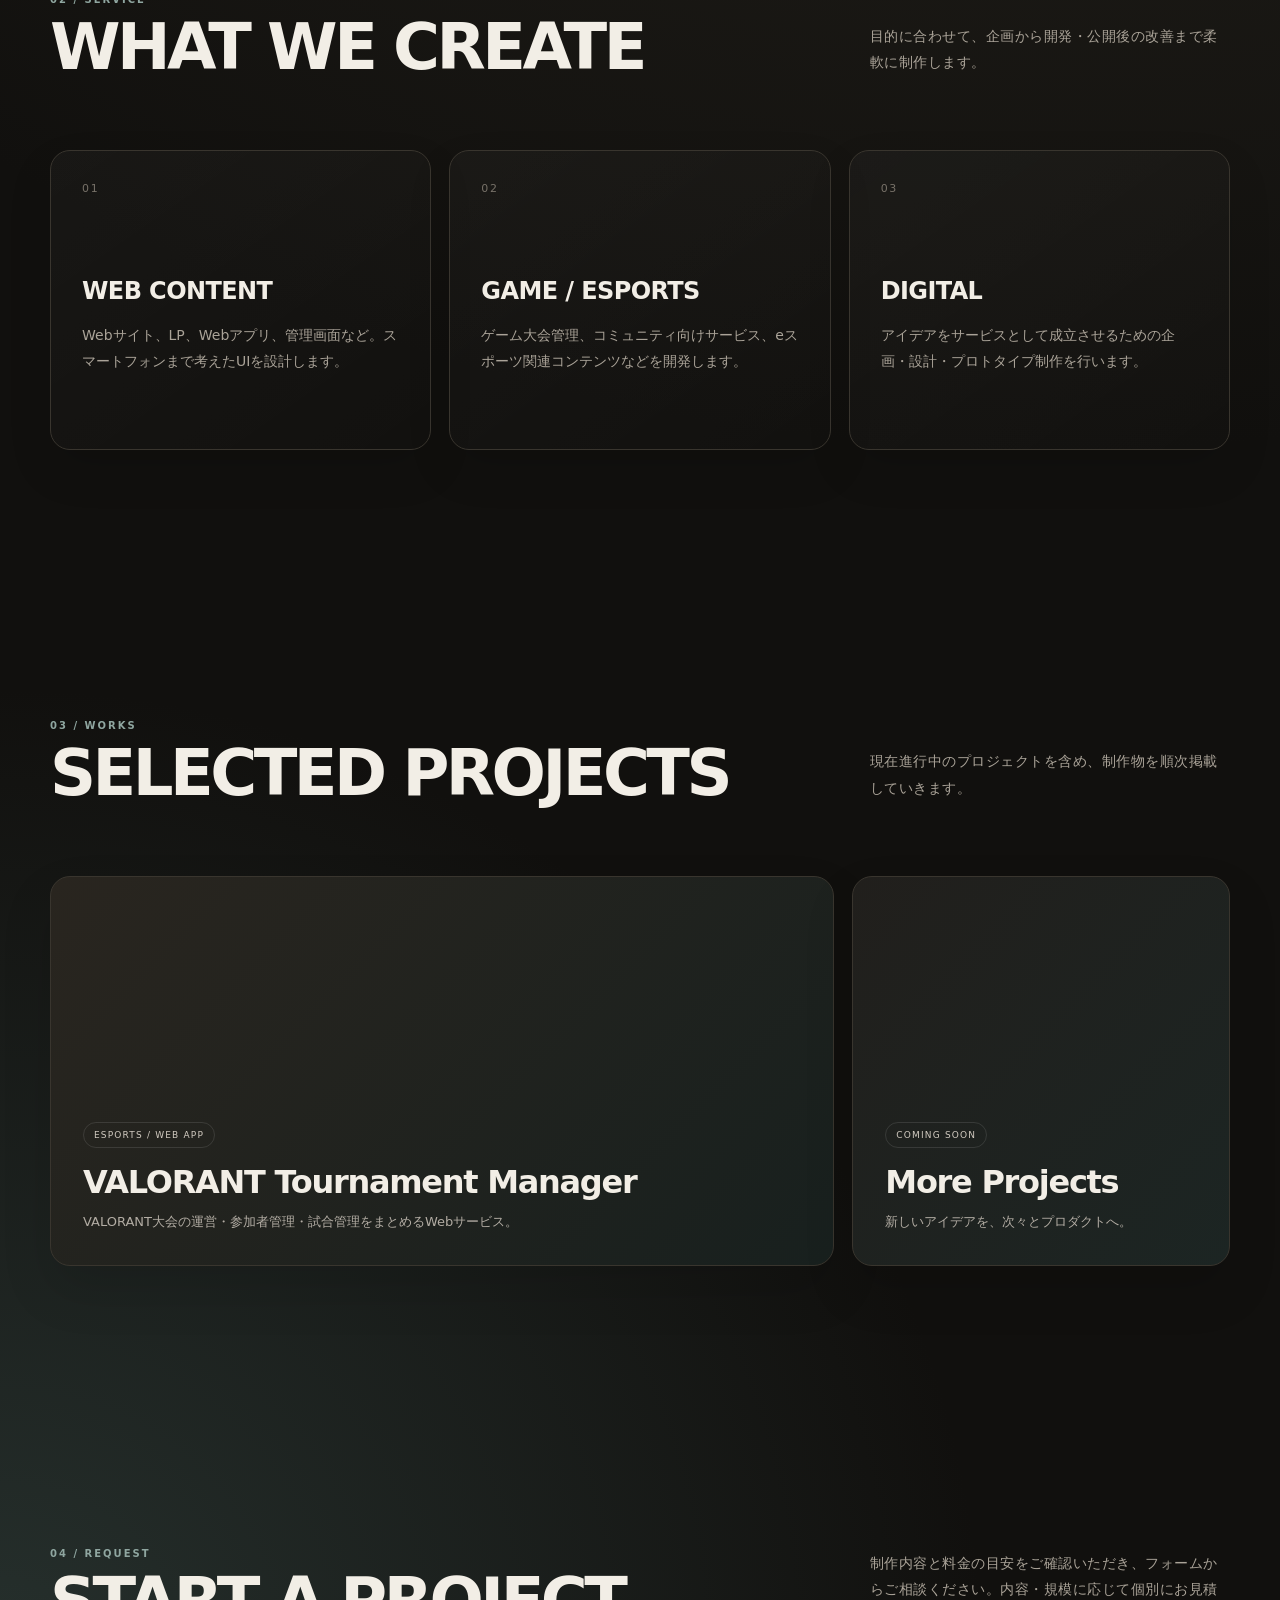
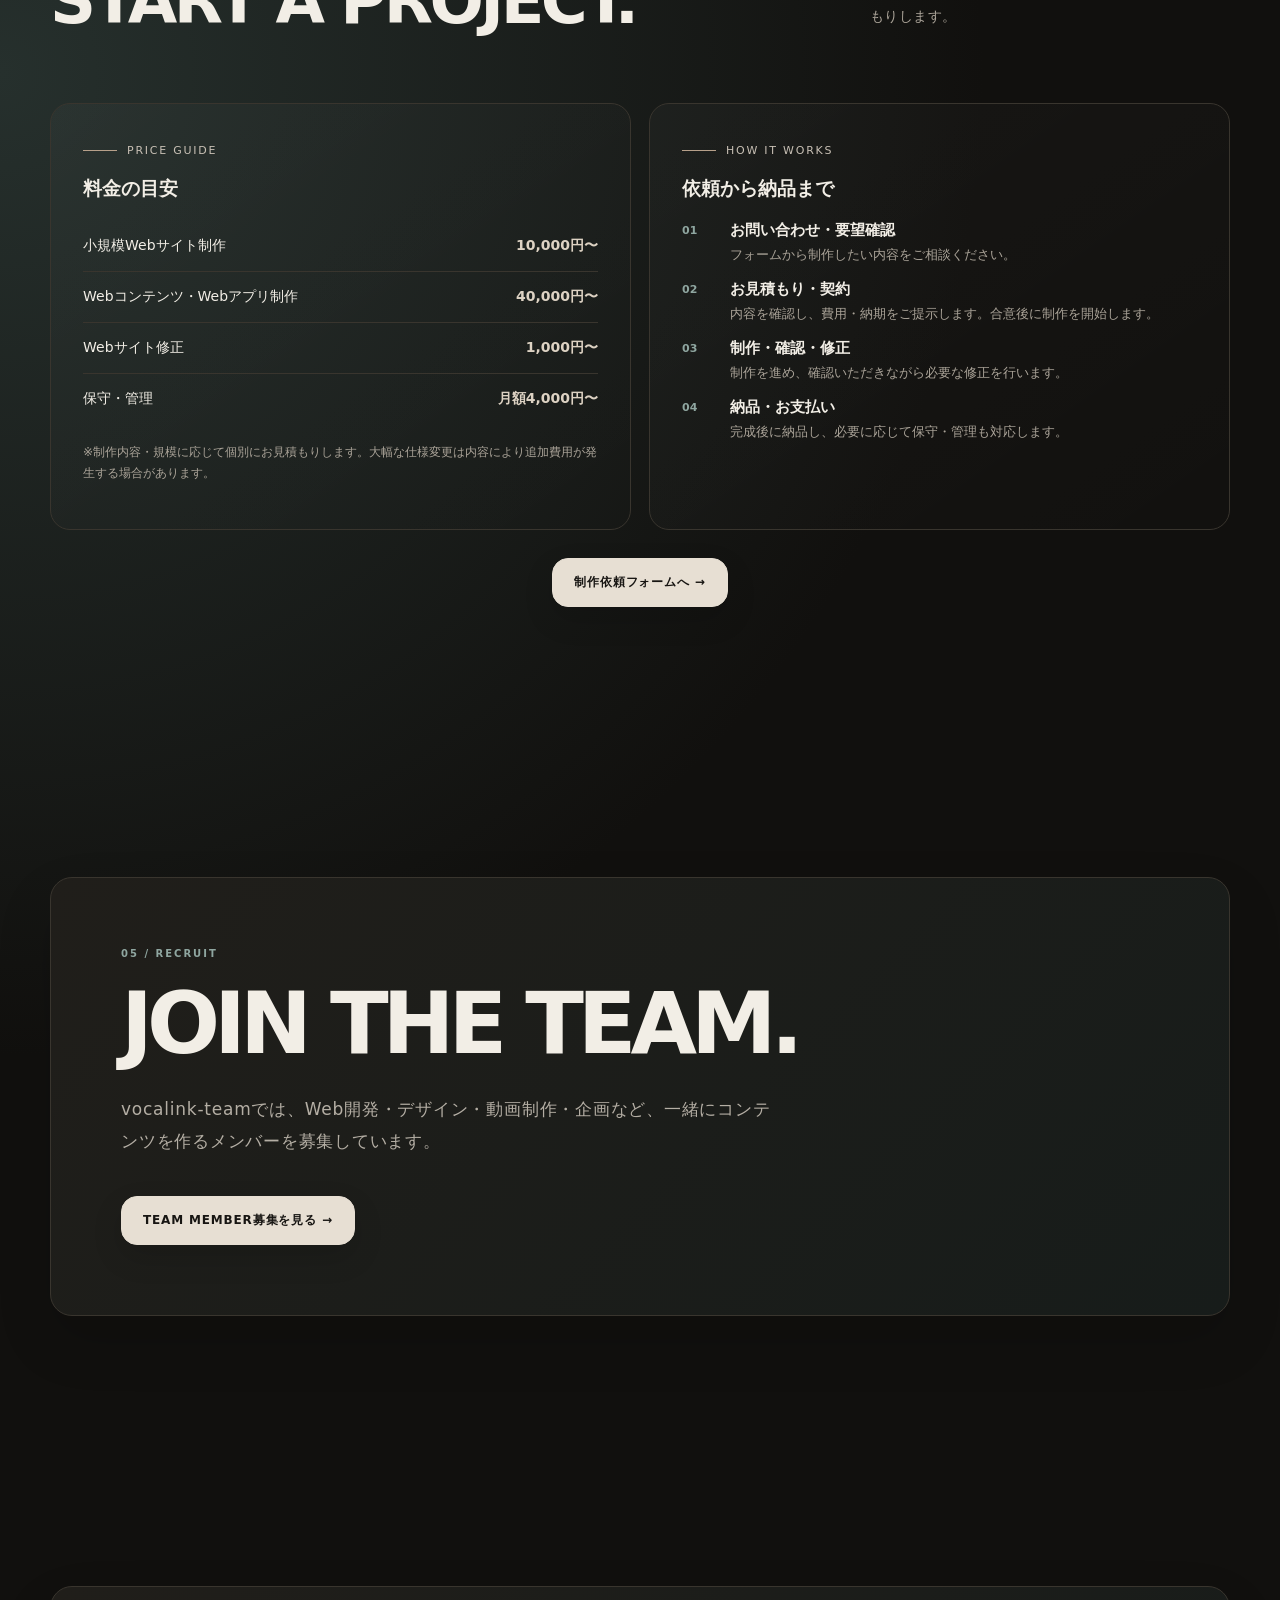
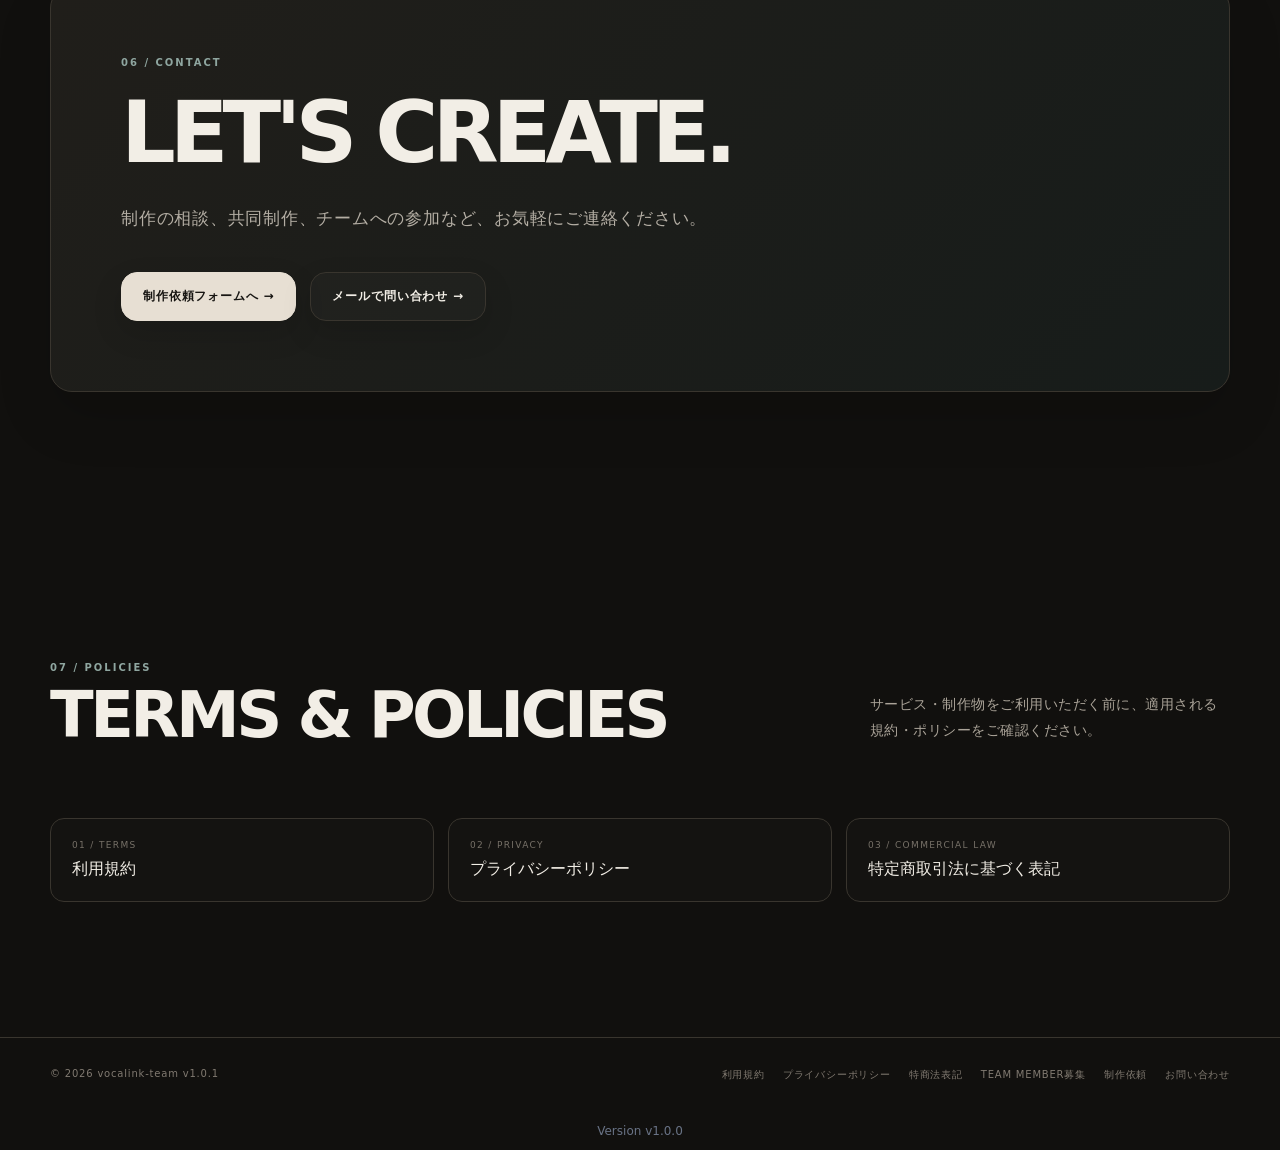
==== commit 9cf9cd21: "chore(release): bump official site to v1.0.1" ====
--- a/index.html
+++ b/index.html
@@ -1,5 +1,5 @@
 <!doctype html>
-<html lang="ja"><head><meta charset="utf-8"><meta name="viewport" content="width=device-width,initial-scale=1"><meta name="description" content="vocalink-team 公式サイト"><meta name="version" content="1.0.0"><title>vocalink-team | CREATE WHAT'S NEXT.</title><style>:root{--bg:#11100e;--surface:#191816;--surface2:#211f1b;--text:#f2eee6;--muted:#aaa398;--line:#39352e;--accent:#b7a08a;--accent2:#8fa6a0;--max:1180px}*{box-sizing:border-box}html{scroll-behavior:smooth}body{margin:0;background:radial-gradient(circle at 82% 0,#343027 0,transparent 34%),radial-gradient(circle at 0 55%,#26302d 0,transparent 28%),var(--bg);color:var(--text);font-family:Inter,ui-sans-serif,system-ui,-apple-system,BlinkMacSystemFont,"Segoe UI","Noto Sans JP",sans-serif}a{color:inherit;text-decoration:none}.wrap{width:min(var(--max),calc(100% - 48px));margin:auto}header{position:fixed;z-index:20;inset:0 0 auto;background:#11100ed9;backdrop-filter:blur(18px);border-bottom:1px solid #ffffff12}nav{height:78px;display:flex;align-items:center;justify-content:space-between}.logo{font-size:17px;font-weight:850;letter-spacing:.045em}.logo span{color:var(--accent)}.links{display:flex;gap:25px;font-size:11px;letter-spacing:.13em;color:#c2bdb4}.links a{transition:.2s}.links a:hover{color:#fff}.hero{min-height:100vh;display:flex;align-items:center;padding:150px 0 110px;position:relative;overflow:hidden}.hero:before{content:"";position:absolute;inset:0;background:linear-gradient(90deg,transparent 49.95%,#ffffff08 50%,transparent 50.05%);opacity:.35}.hero-inner{max-width:960px}.eyebrow{display:inline-flex;align-items:center;gap:10px;color:#c8c0b5;font-size:11px;letter-spacing:.16em}.eyebrow:before{content:"";width:34px;height:1px;background:var(--accent)}h1{font-size:clamp(58px,10.5vw,128px);line-height:.88;letter-spacing:-.075em;font-weight:850;margin:28px 0 34px}.serif{font-family:Georgia,"Times New Roman",serif;font-style:italic;font-weight:400;color:#c5b6a5}.lead{max-width:650px;color:#b4aea4;line-height:1.9;font-size:17px;letter-spacing:.045em}.actions{display:flex;gap:14px;flex-wrap:wrap;margin-top:38px}.btn{display:inline-flex;align-items:center;gap:10px;padding:15px 21px;border:1px solid var(--line);border-radius:16px;background:#ffffff05;font-size:12px;letter-spacing:.07em;font-weight:750;transition:.25s;box-shadow:0 12px 30px #00000022}.btn:hover{transform:translateY(-3px);border-color:#8f887d}.primary{background:#e7dfd3;color:#171512;border-color:#e7dfd3}section{padding:135px 0}.section-head{display:grid;grid-template-columns:1fr 360px;gap:70px;align-items:end;margin-bottom:60px}.kicker{color:var(--accent2);font-size:10px;letter-spacing:.2em;font-weight:800}.section-head h2{font-size:clamp(38px,5vw,66px);line-height:.95;letter-spacing:-.055em;margin:12px 0}.section-head p{color:var(--muted);line-height:1.9;font-size:14px;letter-spacing:.035em}.about{display:grid;grid-template-columns:1.05fr .95fr;gap:120px;align-items:center}.about h2{font-size:clamp(42px,5vw,70px);line-height:1;letter-spacing:-.06em;margin:15px 0 30px}.about p{color:var(--muted);line-height:2;font-size:15px;letter-spacing:.04em}.statement{border-left:1px solid var(--accent);padding:20px 0 20px 36px;font-family:Georgia,serif;font-size:clamp(28px,4vw,48px);line-height:1.35;color:#d8d0c4}.statement em{color:#9fafa8}.cards{display:grid;grid-template-columns:repeat(3,1fr);gap:18px}.card{min-height:300px;padding:31px;border:1px solid var(--line);border-radius:20px;background:linear-gradient(145deg,#ffffff07,#ffffff01);box-shadow:0 20px 45px #0000001c}.card-index{font-size:11px;color:#777168;letter-spacing:.15em}.card h3{font-size:24px;letter-spacing:-.025em;margin:82px 0 18px}.card p{margin:0;color:var(--muted);line-height:1.85;font-size:14px}.projects{display:grid;grid-template-columns:1.35fr .65fr;gap:18px}.project{min-height:390px;border:1px solid var(--line);border-radius:20px;padding:32px;display:flex;flex-direction:column;justify-content:flex-end;position:relative;overflow:hidden;background:linear-gradient(135deg,#29251f,#18201e);box-shadow:0 24px 50px #00000020}.project.small{background:linear-gradient(135deg,#211f1c,#1c2523)}.project h3{font-size:32px;letter-spacing:-.04em;margin:15px 0 10px}.project p{margin:0;color:#b3ada4;line-height:1.7;font-size:13px}.tag{width:max-content;border:1px solid #ffffff1c;border-radius:99px;padding:7px 10px;color:#d2cbc1;font-size:9px;letter-spacing:.13em}.request-grid{display:grid;grid-template-columns:1fr 1fr;gap:18px}.request-panel{border:1px solid var(--line);border-radius:20px;padding:32px;background:linear-gradient(145deg,#ffffff07,#ffffff01)}.price-list{display:grid;gap:0}.price-row{display:flex;justify-content:space-between;gap:20px;padding:16px 0;border-bottom:1px solid var(--line);font-size:14px}.price-row:last-child{border-bottom:0}.price-row span:last-child{font-weight:800;color:#ddd2c3;white-space:nowrap}.flow{display:grid;gap:14px}.flow-step{display:grid;grid-template-columns:34px 1fr;gap:14px;align-items:start}.flow-num{color:var(--accent2);font-size:11px;font-weight:800;padding-top:3px}.flow-step strong{display:block;font-size:15px;margin-bottom:4px}.flow-step p{margin:0;color:var(--muted);font-size:13px;line-height:1.7}.request-note{margin-top:18px;color:var(--muted);font-size:12px;line-height:1.8}@media(max-width:800px){.request-grid{grid-template-columns:1fr}}.contact{border:1px solid var(--line);border-radius:22px;padding:70px;background:linear-gradient(135deg,#201e1a,#171c1a);box-shadow:0 25px 55px #00000024}.contact h2{font-size:clamp(46px,7vw,86px);letter-spacing:-.07em;margin:14px 0 20px}.contact .lead{margin-bottom:0}.policy-grid{display:grid;grid-template-columns:repeat(3,1fr);gap:14px}.policy-link{display:block;padding:21px;border:1px solid var(--line);border-radius:14px;background:#ffffff03;transition:.2s}.policy-link:hover{transform:translateY(-2px);border-color:#8f887d}.policy-link small{display:block;color:#777168;font-size:9px;letter-spacing:.15em;margin-bottom:9px}footer{border-top:1px solid var(--line);padding:30px 0;color:#817a71;font-size:10px;letter-spacing:.08em}.footer-inner{display:flex;justify-content:space-between;gap:20px}.footer-links{display:flex;gap:18px;flex-wrap:wrap}.footer-links a:hover{color:#d8d0c4}@media(max-width:800px){.wrap{width:min(var(--max),calc(100% - 32px))}.links{display:none}.hero{padding-top:130px}.section-head,.about{grid-template-columns:1fr;gap:30px}.cards,.projects,.policy-grid{grid-template-columns:1fr}section{padding:90px 0}.card h3{margin-top:55px}.project{min-height:330px}.contact{padding:42px 25px}.footer-inner{display:block}.footer-links{margin-top:15px}}</style></head><body>
+<html lang="ja"><head><meta charset="utf-8"><meta name="viewport" content="width=device-width,initial-scale=1"><meta name="description" content="vocalink-team 公式サイト"><meta name="version" content="1.0.1"><title>vocalink-team | CREATE WHAT'S NEXT.</title><style>:root{--bg:#11100e;--surface:#191816;--surface2:#211f1b;--text:#f2eee6;--muted:#aaa398;--line:#39352e;--accent:#b7a08a;--accent2:#8fa6a0;--max:1180px}*{box-sizing:border-box}html{scroll-behavior:smooth}body{margin:0;background:radial-gradient(circle at 82% 0,#343027 0,transparent 34%),radial-gradient(circle at 0 55%,#26302d 0,transparent 28%),var(--bg);color:var(--text);font-family:Inter,ui-sans-serif,system-ui,-apple-system,BlinkMacSystemFont,"Segoe UI","Noto Sans JP",sans-serif}a{color:inherit;text-decoration:none}.wrap{width:min(var(--max),calc(100% - 48px));margin:auto}header{position:fixed;z-index:20;inset:0 0 auto;background:#11100ed9;backdrop-filter:blur(18px);border-bottom:1px solid #ffffff12}nav{height:78px;display:flex;align-items:center;justify-content:space-between}.logo{font-size:17px;font-weight:850;letter-spacing:.045em}.logo span{color:var(--accent)}.links{display:flex;gap:25px;font-size:11px;letter-spacing:.13em;color:#c2bdb4}.links a{transition:.2s}.links a:hover{color:#fff}.hero{min-height:100vh;display:flex;align-items:center;padding:150px 0 110px;position:relative;overflow:hidden}.hero:before{content:"";position:absolute;inset:0;background:linear-gradient(90deg,transparent 49.95%,#ffffff08 50%,transparent 50.05%);opacity:.35}.hero-inner{max-width:960px}.eyebrow{display:inline-flex;align-items:center;gap:10px;color:#c8c0b5;font-size:11px;letter-spacing:.16em}.eyebrow:before{content:"";width:34px;height:1px;background:var(--accent)}h1{font-size:clamp(58px,10.5vw,128px);line-height:.88;letter-spacing:-.075em;font-weight:850;margin:28px 0 34px}.serif{font-family:Georgia,"Times New Roman",serif;font-style:italic;font-weight:400;color:#c5b6a5}.lead{max-width:650px;color:#b4aea4;line-height:1.9;font-size:17px;letter-spacing:.045em}.actions{display:flex;gap:14px;flex-wrap:wrap;margin-top:38px}.btn{display:inline-flex;align-items:center;gap:10px;padding:15px 21px;border:1px solid var(--line);border-radius:16px;background:#ffffff05;font-size:12px;letter-spacing:.07em;font-weight:750;transition:.25s;box-shadow:0 12px 30px #00000022}.btn:hover{transform:translateY(-3px);border-color:#8f887d}.primary{background:#e7dfd3;color:#171512;border-color:#e7dfd3}section{padding:135px 0}.section-head{display:grid;grid-template-columns:1fr 360px;gap:70px;align-items:end;margin-bottom:60px}.kicker{color:var(--accent2);font-size:10px;letter-spacing:.2em;font-weight:800}.section-head h2{font-size:clamp(38px,5vw,66px);line-height:.95;letter-spacing:-.055em;margin:12px 0}.section-head p{color:var(--muted);line-height:1.9;font-size:14px;letter-spacing:.035em}.about{display:grid;grid-template-columns:1.05fr .95fr;gap:120px;align-items:center}.about h2{font-size:clamp(42px,5vw,70px);line-height:1;letter-spacing:-.06em;margin:15px 0 30px}.about p{color:var(--muted);line-height:2;font-size:15px;letter-spacing:.04em}.statement{border-left:1px solid var(--accent);padding:20px 0 20px 36px;font-family:Georgia,serif;font-size:clamp(28px,4vw,48px);line-height:1.35;color:#d8d0c4}.statement em{color:#9fafa8}.cards{display:grid;grid-template-columns:repeat(3,1fr);gap:18px}.card{min-height:300px;padding:31px;border:1px solid var(--line);border-radius:20px;background:linear-gradient(145deg,#ffffff07,#ffffff01);box-shadow:0 20px 45px #0000001c}.card-index{font-size:11px;color:#777168;letter-spacing:.15em}.card h3{font-size:24px;letter-spacing:-.025em;margin:82px 0 18px}.card p{margin:0;color:var(--muted);line-height:1.85;font-size:14px}.projects{display:grid;grid-template-columns:1.35fr .65fr;gap:18px}.project{min-height:390px;border:1px solid var(--line);border-radius:20px;padding:32px;display:flex;flex-direction:column;justify-content:flex-end;position:relative;overflow:hidden;background:linear-gradient(135deg,#29251f,#18201e);box-shadow:0 24px 50px #00000020}.project.small{background:linear-gradient(135deg,#211f1c,#1c2523)}.project h3{font-size:32px;letter-spacing:-.04em;margin:15px 0 10px}.project p{margin:0;color:#b3ada4;line-height:1.7;font-size:13px}.tag{width:max-content;border:1px solid #ffffff1c;border-radius:99px;padding:7px 10px;color:#d2cbc1;font-size:9px;letter-spacing:.13em}.request-grid{display:grid;grid-template-columns:1fr 1fr;gap:18px}.request-panel{border:1px solid var(--line);border-radius:20px;padding:32px;background:linear-gradient(145deg,#ffffff07,#ffffff01)}.price-list{display:grid;gap:0}.price-row{display:flex;justify-content:space-between;gap:20px;padding:16px 0;border-bottom:1px solid var(--line);font-size:14px}.price-row:last-child{border-bottom:0}.price-row span:last-child{font-weight:800;color:#ddd2c3;white-space:nowrap}.flow{display:grid;gap:14px}.flow-step{display:grid;grid-template-columns:34px 1fr;gap:14px;align-items:start}.flow-num{color:var(--accent2);font-size:11px;font-weight:800;padding-top:3px}.flow-step strong{display:block;font-size:15px;margin-bottom:4px}.flow-step p{margin:0;color:var(--muted);font-size:13px;line-height:1.7}.request-note{margin-top:18px;color:var(--muted);font-size:12px;line-height:1.8}@media(max-width:800px){.request-grid{grid-template-columns:1fr}}.contact{border:1px solid var(--line);border-radius:22px;padding:70px;background:linear-gradient(135deg,#201e1a,#171c1a);box-shadow:0 25px 55px #00000024}.contact h2{font-size:clamp(46px,7vw,86px);letter-spacing:-.07em;margin:14px 0 20px}.contact .lead{margin-bottom:0}.policy-grid{display:grid;grid-template-columns:repeat(3,1fr);gap:14px}.policy-link{display:block;padding:21px;border:1px solid var(--line);border-radius:14px;background:#ffffff03;transition:.2s}.policy-link:hover{transform:translateY(-2px);border-color:#8f887d}.policy-link small{display:block;color:#777168;font-size:9px;letter-spacing:.15em;margin-bottom:9px}footer{border-top:1px solid var(--line);padding:30px 0;color:#817a71;font-size:10px;letter-spacing:.08em}.footer-inner{display:flex;justify-content:space-between;gap:20px}.footer-links{display:flex;gap:18px;flex-wrap:wrap}.footer-links a:hover{color:#d8d0c4}@media(max-width:800px){.wrap{width:min(var(--max),calc(100% - 32px))}.links{display:none}.hero{padding-top:130px}.section-head,.about{grid-template-columns:1fr;gap:30px}.cards,.projects,.policy-grid{grid-template-columns:1fr}section{padding:90px 0}.card h3{margin-top:55px}.project{min-height:330px}.contact{padding:42px 25px}.footer-inner{display:block}.footer-links{margin-top:15px}}</style></head><body>
 <header><div class="wrap"><nav><a class="logo" href="#">vocalink<span>-team</span></a><div class="links"><a href="#about">ABOUT</a><a href="#service">SERVICE</a><a href="#works">WORKS</a><a href="#request">REQUEST</a><a href="#recruit">RECRUIT</a><a href="#contact">CONTACT</a><a href="#policies">POLICIES</a></div></nav></div></header>
 <main><section class="hero"><div class="wrap hero-inner"><div class="eyebrow">CREATIVE / WEB / GAME / DIGITAL</div><h1>CREATE<br><span class="serif">WHAT'S NEXT.</span></h1><p class="lead">vocalink-teamは、Web・ゲーム・デジタルコンテンツを中心に、アイデアを実際に使えるプロダクトへ変えていくクリエイティブチームです。</p><div class="actions"><a class="btn primary" href="#works">制作実績を見る →</a><a class="btn" href="request.html">制作を依頼する →</a><a class="btn" href="#recruit">TEAM MEMBER募集</a></div></div></section>
 <section id="about"><div class="wrap about"><div><div class="kicker">01 / ABOUT</div><h2>アイデアを、<br>プロダクトへ。</h2><p>vocalink-teamは、企画・デザイン・開発を一体で進めることを目指しています。小さなWebコンテンツからゲーム関連サービスまで、ユーザーが実際に触れて楽しめるものを制作します。</p></div><div class="statement">「作って終わり」ではなく、<br><em>育て続ける。</em></div></div></section>
@@ -9,4 +9,4 @@
 <section id="recruit"><div class="wrap"><div class="contact"><div class="kicker">05 / RECRUIT</div><h2>JOIN THE TEAM.</h2><p class="lead">vocalink-teamでは、Web開発・デザイン・動画制作・企画など、一緒にコンテンツを作るメンバーを募集しています。</p><div class="actions"><a class="btn primary" href="recruit.html">TEAM MEMBER募集を見る →</a></div></div></div></section>
 <section id="contact"><div class="wrap"><div class="contact"><div class="kicker">06 / CONTACT</div><h2>LET'S CREATE.</h2><p class="lead">制作の相談、共同制作、チームへの参加など、お気軽にご連絡ください。</p><div class="actions"><a class="btn primary" href="request.html">制作依頼フォームへ →</a><a class="btn" href="mailto:vocalink.team@gmail.com">メールで問い合わせ →</a></div></div></div></section>
 <section id="policies"><div class="wrap"><div class="section-head"><div><div class="kicker">07 / POLICIES</div><h2>TERMS &amp; POLICIES</h2></div><p>サービス・制作物をご利用いただく前に、適用される規約・ポリシーをご確認ください。</p></div><div class="policy-grid"><a class="policy-link" href="terms.html"><small>01 / TERMS</small>利用規約</a><a class="policy-link" href="privacy.html"><small>02 / PRIVACY</small>プライバシーポリシー</a><a class="policy-link" href="commercial-law.html"><small>03 / COMMERCIAL LAW</small>特定商取引法に基づく表記</a></div></div></section></main>
-<footer><div class="wrap footer-inner"><span>© 2026 vocalink-team <span aria-label="version">v1.0.0</span></span><div class="footer-links"><a href="terms.html">利用規約</a><a href="privacy.html">プライバシーポリシー</a><a href="commercial-law.html">特商法表記</a><a href="recruit.html">TEAM MEMBER募集</a><a href="request.html">制作依頼</a><a href="mailto:vocalink.team@gmail.com">お問い合わせ</a></div></div></footer><div id="project-version" style="text-align:center;padding:12px;color:#697386;font-size:12px">Version v1.0.0</div></body></html>+<footer><div class="wrap footer-inner"><span>© 2026 vocalink-team <span aria-label="version">v1.0.1</span></span><div class="footer-links"><a href="terms.html">利用規約</a><a href="privacy.html">プライバシーポリシー</a><a href="commercial-law.html">特商法表記</a><a href="recruit.html">TEAM MEMBER募集</a><a href="request.html">制作依頼</a><a href="mailto:vocalink.team@gmail.com">お問い合わせ</a></div></div></footer><div id="project-version" style="text-align:center;padding:12px;color:#697386;font-size:12px">Version v1.0.0</div></body></html>
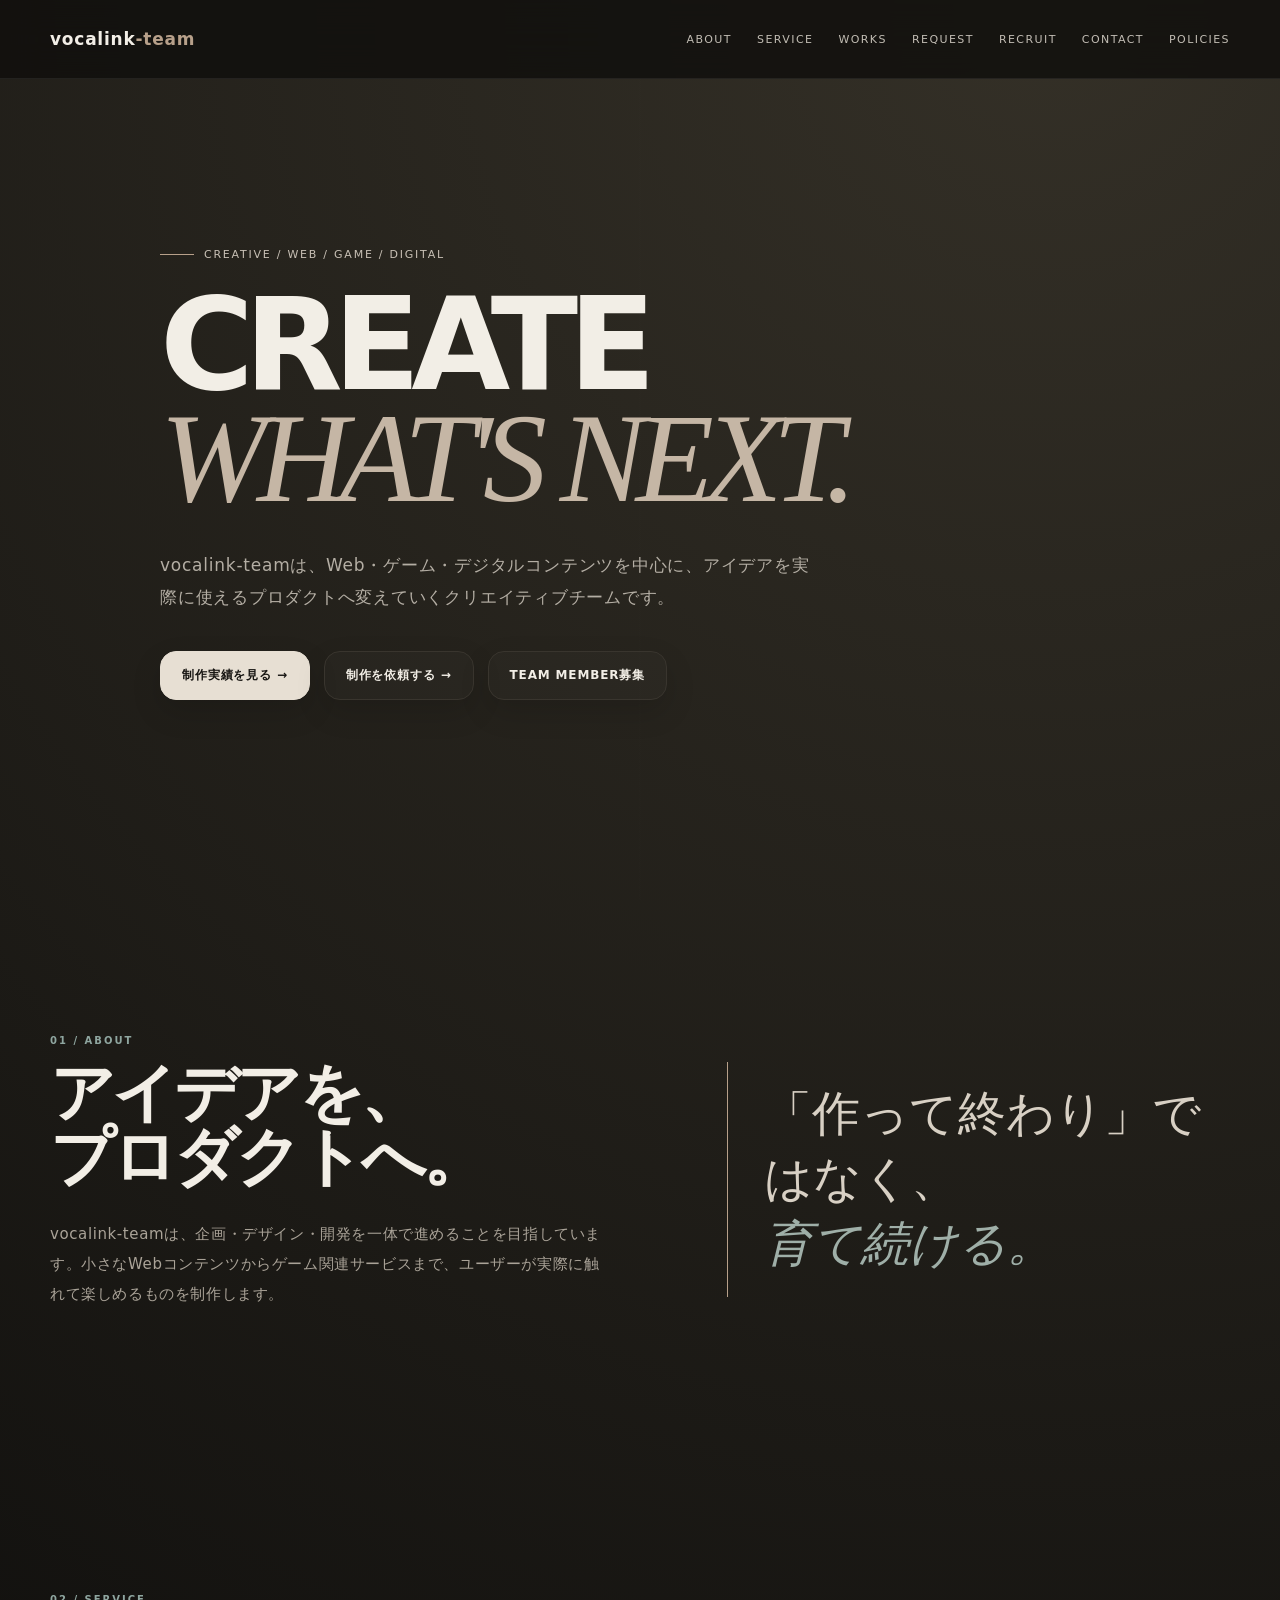
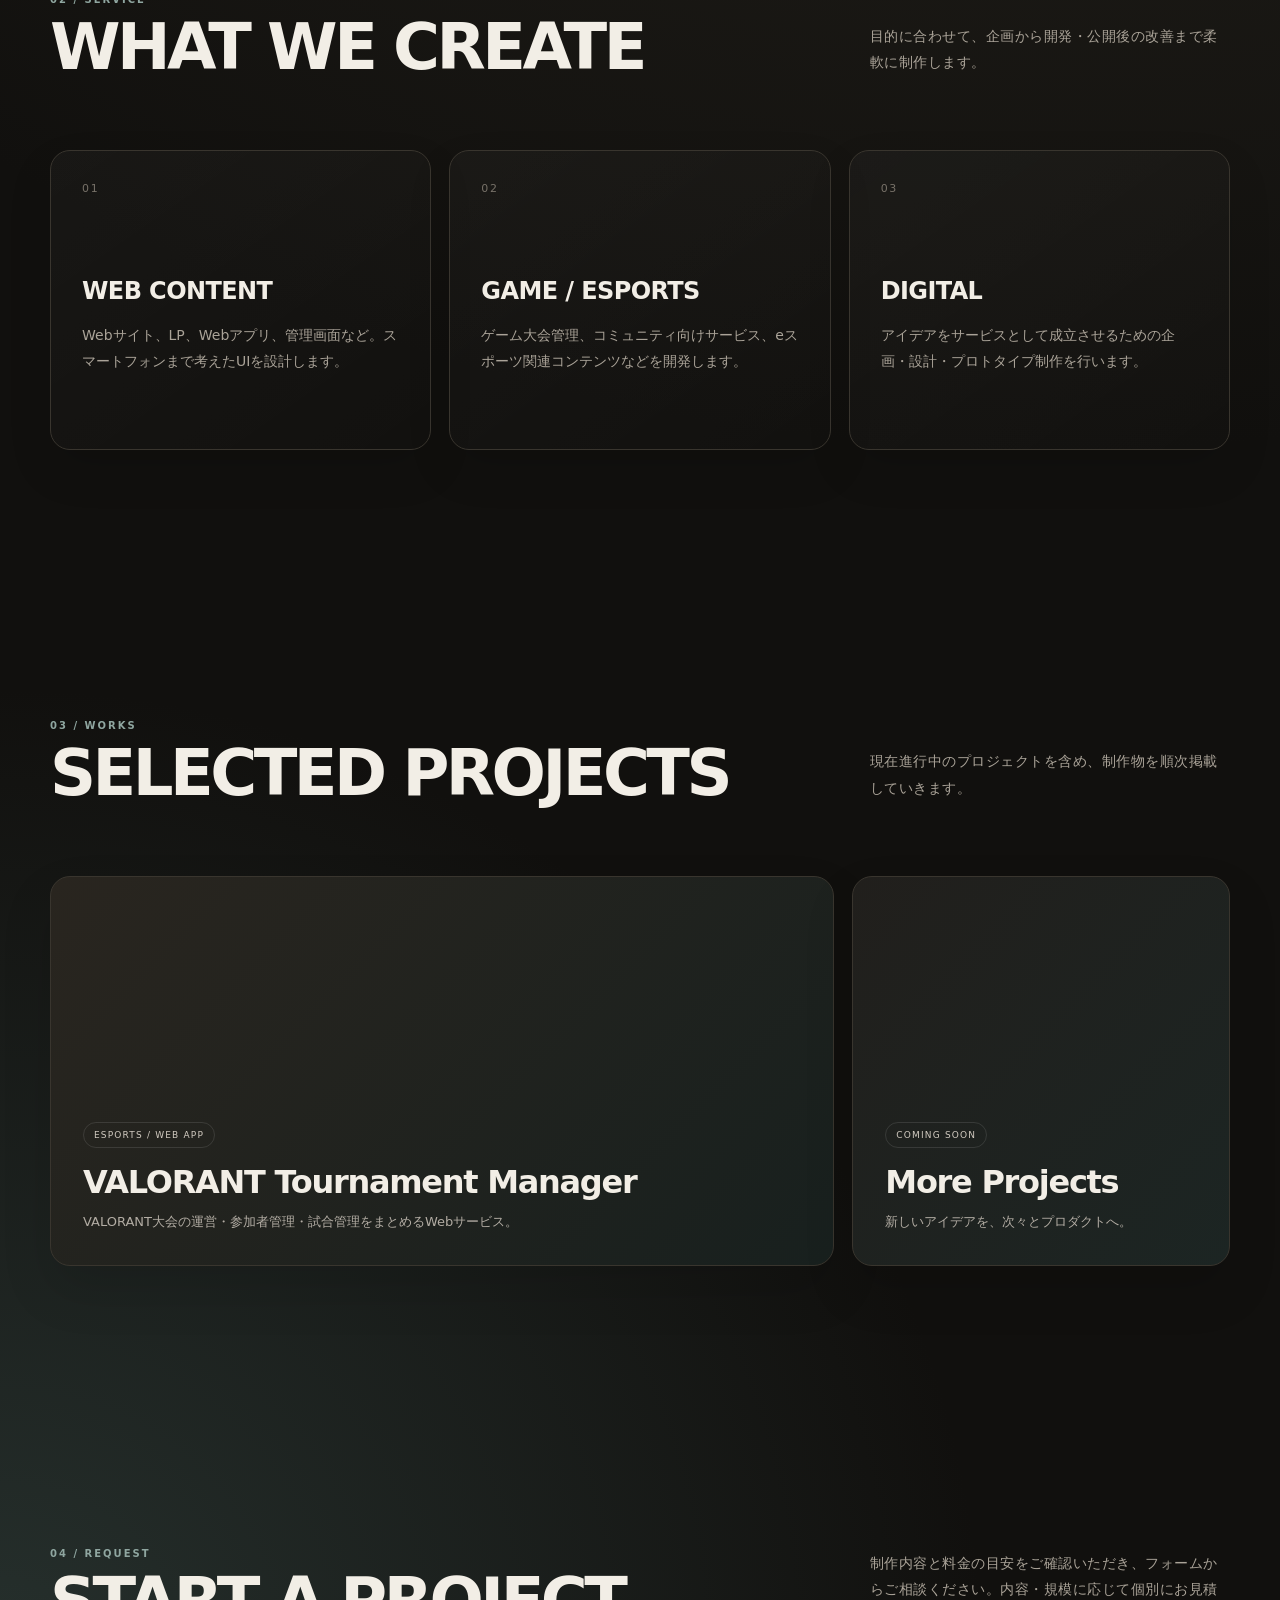
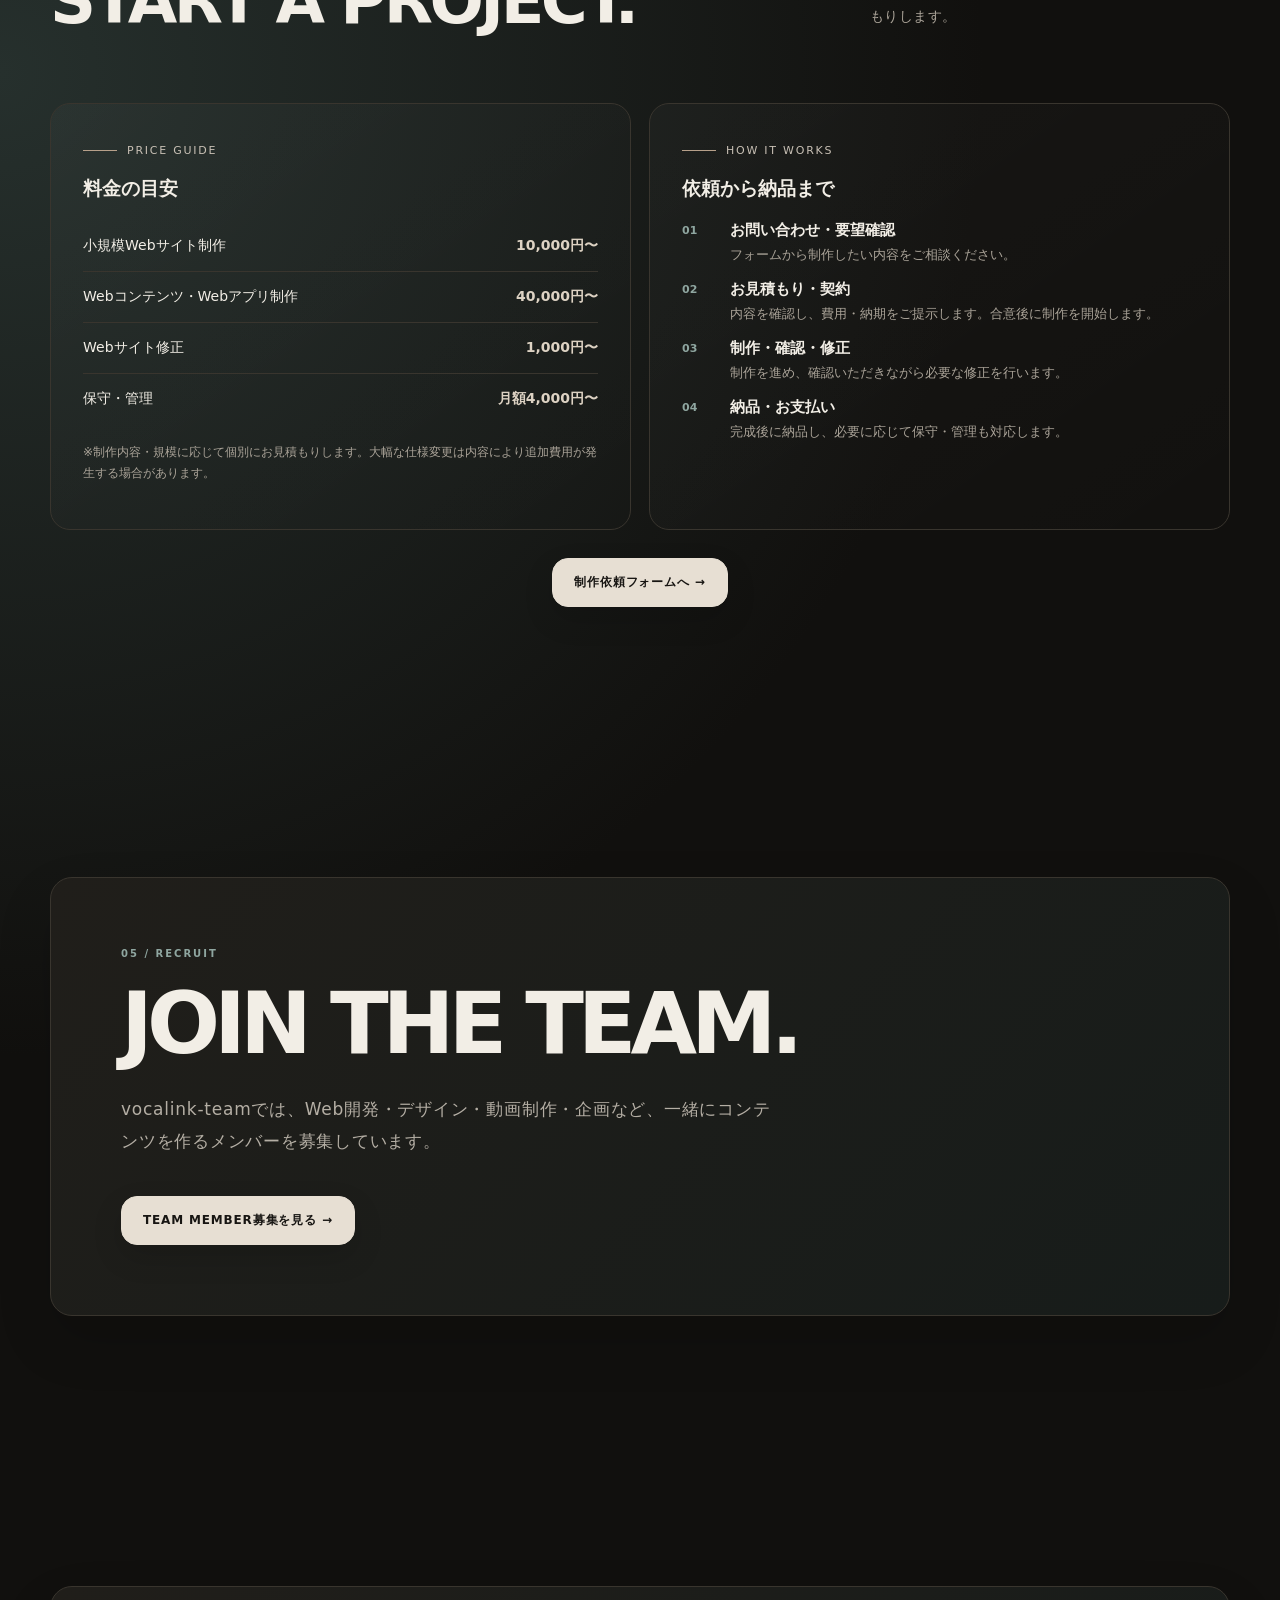
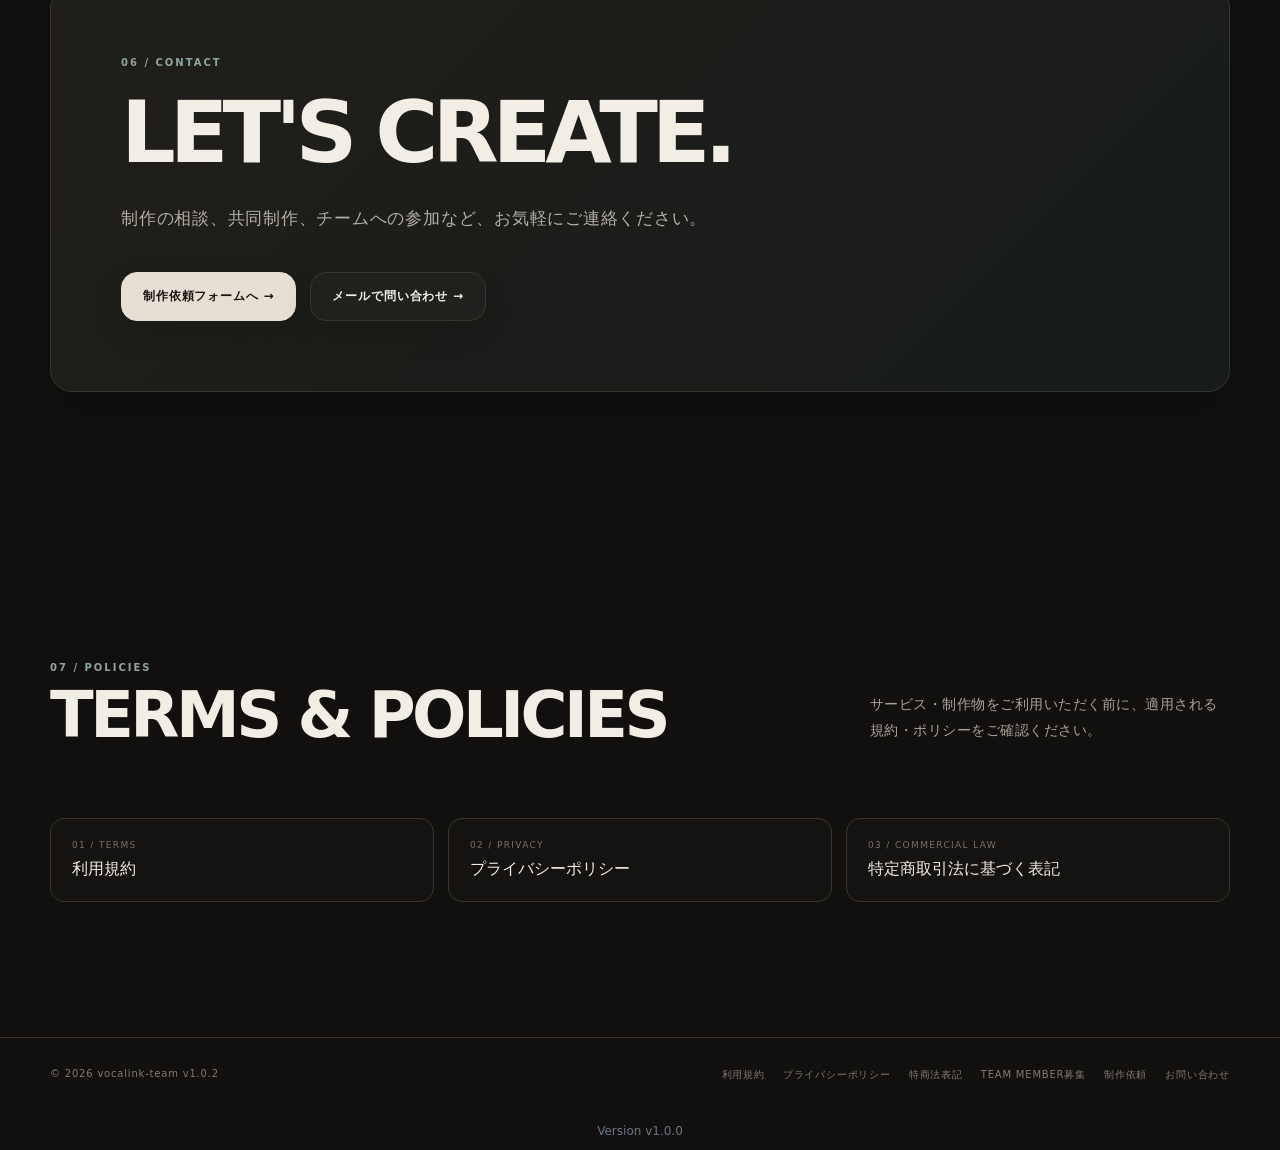
==== commit 331d1f91: "chore(release): display v1.0.2" ====
--- a/index.html
+++ b/index.html
@@ -1,5 +1,5 @@
 <!doctype html>
-<html lang="ja"><head><meta charset="utf-8"><meta name="viewport" content="width=device-width,initial-scale=1"><meta name="description" content="vocalink-team 公式サイト"><meta name="version" content="1.0.1"><title>vocalink-team | CREATE WHAT'S NEXT.</title><style>:root{--bg:#11100e;--surface:#191816;--surface2:#211f1b;--text:#f2eee6;--muted:#aaa398;--line:#39352e;--accent:#b7a08a;--accent2:#8fa6a0;--max:1180px}*{box-sizing:border-box}html{scroll-behavior:smooth}body{margin:0;background:radial-gradient(circle at 82% 0,#343027 0,transparent 34%),radial-gradient(circle at 0 55%,#26302d 0,transparent 28%),var(--bg);color:var(--text);font-family:Inter,ui-sans-serif,system-ui,-apple-system,BlinkMacSystemFont,"Segoe UI","Noto Sans JP",sans-serif}a{color:inherit;text-decoration:none}.wrap{width:min(var(--max),calc(100% - 48px));margin:auto}header{position:fixed;z-index:20;inset:0 0 auto;background:#11100ed9;backdrop-filter:blur(18px);border-bottom:1px solid #ffffff12}nav{height:78px;display:flex;align-items:center;justify-content:space-between}.logo{font-size:17px;font-weight:850;letter-spacing:.045em}.logo span{color:var(--accent)}.links{display:flex;gap:25px;font-size:11px;letter-spacing:.13em;color:#c2bdb4}.links a{transition:.2s}.links a:hover{color:#fff}.hero{min-height:100vh;display:flex;align-items:center;padding:150px 0 110px;position:relative;overflow:hidden}.hero:before{content:"";position:absolute;inset:0;background:linear-gradient(90deg,transparent 49.95%,#ffffff08 50%,transparent 50.05%);opacity:.35}.hero-inner{max-width:960px}.eyebrow{display:inline-flex;align-items:center;gap:10px;color:#c8c0b5;font-size:11px;letter-spacing:.16em}.eyebrow:before{content:"";width:34px;height:1px;background:var(--accent)}h1{font-size:clamp(58px,10.5vw,128px);line-height:.88;letter-spacing:-.075em;font-weight:850;margin:28px 0 34px}.serif{font-family:Georgia,"Times New Roman",serif;font-style:italic;font-weight:400;color:#c5b6a5}.lead{max-width:650px;color:#b4aea4;line-height:1.9;font-size:17px;letter-spacing:.045em}.actions{display:flex;gap:14px;flex-wrap:wrap;margin-top:38px}.btn{display:inline-flex;align-items:center;gap:10px;padding:15px 21px;border:1px solid var(--line);border-radius:16px;background:#ffffff05;font-size:12px;letter-spacing:.07em;font-weight:750;transition:.25s;box-shadow:0 12px 30px #00000022}.btn:hover{transform:translateY(-3px);border-color:#8f887d}.primary{background:#e7dfd3;color:#171512;border-color:#e7dfd3}section{padding:135px 0}.section-head{display:grid;grid-template-columns:1fr 360px;gap:70px;align-items:end;margin-bottom:60px}.kicker{color:var(--accent2);font-size:10px;letter-spacing:.2em;font-weight:800}.section-head h2{font-size:clamp(38px,5vw,66px);line-height:.95;letter-spacing:-.055em;margin:12px 0}.section-head p{color:var(--muted);line-height:1.9;font-size:14px;letter-spacing:.035em}.about{display:grid;grid-template-columns:1.05fr .95fr;gap:120px;align-items:center}.about h2{font-size:clamp(42px,5vw,70px);line-height:1;letter-spacing:-.06em;margin:15px 0 30px}.about p{color:var(--muted);line-height:2;font-size:15px;letter-spacing:.04em}.statement{border-left:1px solid var(--accent);padding:20px 0 20px 36px;font-family:Georgia,serif;font-size:clamp(28px,4vw,48px);line-height:1.35;color:#d8d0c4}.statement em{color:#9fafa8}.cards{display:grid;grid-template-columns:repeat(3,1fr);gap:18px}.card{min-height:300px;padding:31px;border:1px solid var(--line);border-radius:20px;background:linear-gradient(145deg,#ffffff07,#ffffff01);box-shadow:0 20px 45px #0000001c}.card-index{font-size:11px;color:#777168;letter-spacing:.15em}.card h3{font-size:24px;letter-spacing:-.025em;margin:82px 0 18px}.card p{margin:0;color:var(--muted);line-height:1.85;font-size:14px}.projects{display:grid;grid-template-columns:1.35fr .65fr;gap:18px}.project{min-height:390px;border:1px solid var(--line);border-radius:20px;padding:32px;display:flex;flex-direction:column;justify-content:flex-end;position:relative;overflow:hidden;background:linear-gradient(135deg,#29251f,#18201e);box-shadow:0 24px 50px #00000020}.project.small{background:linear-gradient(135deg,#211f1c,#1c2523)}.project h3{font-size:32px;letter-spacing:-.04em;margin:15px 0 10px}.project p{margin:0;color:#b3ada4;line-height:1.7;font-size:13px}.tag{width:max-content;border:1px solid #ffffff1c;border-radius:99px;padding:7px 10px;color:#d2cbc1;font-size:9px;letter-spacing:.13em}.request-grid{display:grid;grid-template-columns:1fr 1fr;gap:18px}.request-panel{border:1px solid var(--line);border-radius:20px;padding:32px;background:linear-gradient(145deg,#ffffff07,#ffffff01)}.price-list{display:grid;gap:0}.price-row{display:flex;justify-content:space-between;gap:20px;padding:16px 0;border-bottom:1px solid var(--line);font-size:14px}.price-row:last-child{border-bottom:0}.price-row span:last-child{font-weight:800;color:#ddd2c3;white-space:nowrap}.flow{display:grid;gap:14px}.flow-step{display:grid;grid-template-columns:34px 1fr;gap:14px;align-items:start}.flow-num{color:var(--accent2);font-size:11px;font-weight:800;padding-top:3px}.flow-step strong{display:block;font-size:15px;margin-bottom:4px}.flow-step p{margin:0;color:var(--muted);font-size:13px;line-height:1.7}.request-note{margin-top:18px;color:var(--muted);font-size:12px;line-height:1.8}@media(max-width:800px){.request-grid{grid-template-columns:1fr}}.contact{border:1px solid var(--line);border-radius:22px;padding:70px;background:linear-gradient(135deg,#201e1a,#171c1a);box-shadow:0 25px 55px #00000024}.contact h2{font-size:clamp(46px,7vw,86px);letter-spacing:-.07em;margin:14px 0 20px}.contact .lead{margin-bottom:0}.policy-grid{display:grid;grid-template-columns:repeat(3,1fr);gap:14px}.policy-link{display:block;padding:21px;border:1px solid var(--line);border-radius:14px;background:#ffffff03;transition:.2s}.policy-link:hover{transform:translateY(-2px);border-color:#8f887d}.policy-link small{display:block;color:#777168;font-size:9px;letter-spacing:.15em;margin-bottom:9px}footer{border-top:1px solid var(--line);padding:30px 0;color:#817a71;font-size:10px;letter-spacing:.08em}.footer-inner{display:flex;justify-content:space-between;gap:20px}.footer-links{display:flex;gap:18px;flex-wrap:wrap}.footer-links a:hover{color:#d8d0c4}@media(max-width:800px){.wrap{width:min(var(--max),calc(100% - 32px))}.links{display:none}.hero{padding-top:130px}.section-head,.about{grid-template-columns:1fr;gap:30px}.cards,.projects,.policy-grid{grid-template-columns:1fr}section{padding:90px 0}.card h3{margin-top:55px}.project{min-height:330px}.contact{padding:42px 25px}.footer-inner{display:block}.footer-links{margin-top:15px}}</style></head><body>
+<html lang="ja"><head><meta charset="utf-8"><meta name="viewport" content="width=device-width,initial-scale=1"><meta name="description" content="vocalink-team 公式サイト"><meta name="version" content="1.0.2"><title>vocalink-team | CREATE WHAT'S NEXT.</title><style>:root{--bg:#11100e;--surface:#191816;--surface2:#211f1b;--text:#f2eee6;--muted:#aaa398;--line:#39352e;--accent:#b7a08a;--accent2:#8fa6a0;--max:1180px}*{box-sizing:border-box}html{scroll-behavior:smooth}body{margin:0;background:radial-gradient(circle at 82% 0,#343027 0,transparent 34%),radial-gradient(circle at 0 55%,#26302d 0,transparent 28%),var(--bg);color:var(--text);font-family:Inter,ui-sans-serif,system-ui,-apple-system,BlinkMacSystemFont,"Segoe UI","Noto Sans JP",sans-serif}a{color:inherit;text-decoration:none}.wrap{width:min(var(--max),calc(100% - 48px));margin:auto}header{position:fixed;z-index:20;inset:0 0 auto;background:#11100ed9;backdrop-filter:blur(18px);border-bottom:1px solid #ffffff12}nav{height:78px;display:flex;align-items:center;justify-content:space-between}.logo{font-size:17px;font-weight:850;letter-spacing:.045em}.logo span{color:var(--accent)}.links{display:flex;gap:25px;font-size:11px;letter-spacing:.13em;color:#c2bdb4}.links a{transition:.2s}.links a:hover{color:#fff}.hero{min-height:100vh;display:flex;align-items:center;padding:150px 0 110px;position:relative;overflow:hidden}.hero:before{content:"";position:absolute;inset:0;background:linear-gradient(90deg,transparent 49.95%,#ffffff08 50%,transparent 50.05%);opacity:.35}.hero-inner{max-width:960px}.eyebrow{display:inline-flex;align-items:center;gap:10px;color:#c8c0b5;font-size:11px;letter-spacing:.16em}.eyebrow:before{content:"";width:34px;height:1px;background:var(--accent)}h1{font-size:clamp(58px,10.5vw,128px);line-height:.88;letter-spacing:-.075em;font-weight:850;margin:28px 0 34px}.serif{font-family:Georgia,"Times New Roman",serif;font-style:italic;font-weight:400;color:#c5b6a5}.lead{max-width:650px;color:#b4aea4;line-height:1.9;font-size:17px;letter-spacing:.045em}.actions{display:flex;gap:14px;flex-wrap:wrap;margin-top:38px}.btn{display:inline-flex;align-items:center;gap:10px;padding:15px 21px;border:1px solid var(--line);border-radius:16px;background:#ffffff05;font-size:12px;letter-spacing:.07em;font-weight:750;transition:.25s;box-shadow:0 12px 30px #00000022}.btn:hover{transform:translateY(-3px);border-color:#8f887d}.primary{background:#e7dfd3;color:#171512;border-color:#e7dfd3}section{padding:135px 0}.section-head{display:grid;grid-template-columns:1fr 360px;gap:70px;align-items:end;margin-bottom:60px}.kicker{color:var(--accent2);font-size:10px;letter-spacing:.2em;font-weight:800}.section-head h2{font-size:clamp(38px,5vw,66px);line-height:.95;letter-spacing:-.055em;margin:12px 0}.section-head p{color:var(--muted);line-height:1.9;font-size:14px;letter-spacing:.035em}.about{display:grid;grid-template-columns:1.05fr .95fr;gap:120px;align-items:center}.about h2{font-size:clamp(42px,5vw,70px);line-height:1;letter-spacing:-.06em;margin:15px 0 30px}.about p{color:var(--muted);line-height:2;font-size:15px;letter-spacing:.04em}.statement{border-left:1px solid var(--accent);padding:20px 0 20px 36px;font-family:Georgia,serif;font-size:clamp(28px,4vw,48px);line-height:1.35;color:#d8d0c4}.statement em{color:#9fafa8}.cards{display:grid;grid-template-columns:repeat(3,1fr);gap:18px}.card{min-height:300px;padding:31px;border:1px solid var(--line);border-radius:20px;background:linear-gradient(145deg,#ffffff07,#ffffff01);box-shadow:0 20px 45px #0000001c}.card-index{font-size:11px;color:#777168;letter-spacing:.15em}.card h3{font-size:24px;letter-spacing:-.025em;margin:82px 0 18px}.card p{margin:0;color:var(--muted);line-height:1.85;font-size:14px}.projects{display:grid;grid-template-columns:1.35fr .65fr;gap:18px}.project{min-height:390px;border:1px solid var(--line);border-radius:20px;padding:32px;display:flex;flex-direction:column;justify-content:flex-end;position:relative;overflow:hidden;background:linear-gradient(135deg,#29251f,#18201e);box-shadow:0 24px 50px #00000020}.project.small{background:linear-gradient(135deg,#211f1c,#1c2523)}.project h3{font-size:32px;letter-spacing:-.04em;margin:15px 0 10px}.project p{margin:0;color:#b3ada4;line-height:1.7;font-size:13px}.tag{width:max-content;border:1px solid #ffffff1c;border-radius:99px;padding:7px 10px;color:#d2cbc1;font-size:9px;letter-spacing:.13em}.request-grid{display:grid;grid-template-columns:1fr 1fr;gap:18px}.request-panel{border:1px solid var(--line);border-radius:20px;padding:32px;background:linear-gradient(145deg,#ffffff07,#ffffff01)}.price-list{display:grid;gap:0}.price-row{display:flex;justify-content:space-between;gap:20px;padding:16px 0;border-bottom:1px solid var(--line);font-size:14px}.price-row:last-child{border-bottom:0}.price-row span:last-child{font-weight:800;color:#ddd2c3;white-space:nowrap}.flow{display:grid;gap:14px}.flow-step{display:grid;grid-template-columns:34px 1fr;gap:14px;align-items:start}.flow-num{color:var(--accent2);font-size:11px;font-weight:800;padding-top:3px}.flow-step strong{display:block;font-size:15px;margin-bottom:4px}.flow-step p{margin:0;color:var(--muted);font-size:13px;line-height:1.7}.request-note{margin-top:18px;color:var(--muted);font-size:12px;line-height:1.8}@media(max-width:800px){.request-grid{grid-template-columns:1fr}}.contact{border:1px solid var(--line);border-radius:22px;padding:70px;background:linear-gradient(135deg,#201e1a,#171c1a);box-shadow:0 25px 55px #00000024}.contact h2{font-size:clamp(46px,7vw,86px);letter-spacing:-.07em;margin:14px 0 20px}.contact .lead{margin-bottom:0}.policy-grid{display:grid;grid-template-columns:repeat(3,1fr);gap:14px}.policy-link{display:block;padding:21px;border:1px solid var(--line);border-radius:14px;background:#ffffff03;transition:.2s}.policy-link:hover{transform:translateY(-2px);border-color:#8f887d}.policy-link small{display:block;color:#777168;font-size:9px;letter-spacing:.15em;margin-bottom:9px}footer{border-top:1px solid var(--line);padding:30px 0;color:#817a71;font-size:10px;letter-spacing:.08em}.footer-inner{display:flex;justify-content:space-between;gap:20px}.footer-links{display:flex;gap:18px;flex-wrap:wrap}.footer-links a:hover{color:#d8d0c4}@media(max-width:800px){.wrap{width:min(var(--max),calc(100% - 32px))}.links{display:none}.hero{padding-top:130px}.section-head,.about{grid-template-columns:1fr;gap:30px}.cards,.projects,.policy-grid{grid-template-columns:1fr}section{padding:90px 0}.card h3{margin-top:55px}.project{min-height:330px}.contact{padding:42px 25px}.footer-inner{display:block}.footer-links{margin-top:15px}}</style></head><body>
 <header><div class="wrap"><nav><a class="logo" href="#">vocalink<span>-team</span></a><div class="links"><a href="#about">ABOUT</a><a href="#service">SERVICE</a><a href="#works">WORKS</a><a href="#request">REQUEST</a><a href="#recruit">RECRUIT</a><a href="#contact">CONTACT</a><a href="#policies">POLICIES</a></div></nav></div></header>
 <main><section class="hero"><div class="wrap hero-inner"><div class="eyebrow">CREATIVE / WEB / GAME / DIGITAL</div><h1>CREATE<br><span class="serif">WHAT'S NEXT.</span></h1><p class="lead">vocalink-teamは、Web・ゲーム・デジタルコンテンツを中心に、アイデアを実際に使えるプロダクトへ変えていくクリエイティブチームです。</p><div class="actions"><a class="btn primary" href="#works">制作実績を見る →</a><a class="btn" href="request.html">制作を依頼する →</a><a class="btn" href="#recruit">TEAM MEMBER募集</a></div></div></section>
 <section id="about"><div class="wrap about"><div><div class="kicker">01 / ABOUT</div><h2>アイデアを、<br>プロダクトへ。</h2><p>vocalink-teamは、企画・デザイン・開発を一体で進めることを目指しています。小さなWebコンテンツからゲーム関連サービスまで、ユーザーが実際に触れて楽しめるものを制作します。</p></div><div class="statement">「作って終わり」ではなく、<br><em>育て続ける。</em></div></div></section>
@@ -9,4 +9,4 @@
 <section id="recruit"><div class="wrap"><div class="contact"><div class="kicker">05 / RECRUIT</div><h2>JOIN THE TEAM.</h2><p class="lead">vocalink-teamでは、Web開発・デザイン・動画制作・企画など、一緒にコンテンツを作るメンバーを募集しています。</p><div class="actions"><a class="btn primary" href="recruit.html">TEAM MEMBER募集を見る →</a></div></div></div></section>
 <section id="contact"><div class="wrap"><div class="contact"><div class="kicker">06 / CONTACT</div><h2>LET'S CREATE.</h2><p class="lead">制作の相談、共同制作、チームへの参加など、お気軽にご連絡ください。</p><div class="actions"><a class="btn primary" href="request.html">制作依頼フォームへ →</a><a class="btn" href="mailto:vocalink.team@gmail.com">メールで問い合わせ →</a></div></div></div></section>
 <section id="policies"><div class="wrap"><div class="section-head"><div><div class="kicker">07 / POLICIES</div><h2>TERMS &amp; POLICIES</h2></div><p>サービス・制作物をご利用いただく前に、適用される規約・ポリシーをご確認ください。</p></div><div class="policy-grid"><a class="policy-link" href="terms.html"><small>01 / TERMS</small>利用規約</a><a class="policy-link" href="privacy.html"><small>02 / PRIVACY</small>プライバシーポリシー</a><a class="policy-link" href="commercial-law.html"><small>03 / COMMERCIAL LAW</small>特定商取引法に基づく表記</a></div></div></section></main>
-<footer><div class="wrap footer-inner"><span>© 2026 vocalink-team <span aria-label="version">v1.0.1</span></span><div class="footer-links"><a href="terms.html">利用規約</a><a href="privacy.html">プライバシーポリシー</a><a href="commercial-law.html">特商法表記</a><a href="recruit.html">TEAM MEMBER募集</a><a href="request.html">制作依頼</a><a href="mailto:vocalink.team@gmail.com">お問い合わせ</a></div></div></footer><div id="project-version" style="text-align:center;padding:12px;color:#697386;font-size:12px">Version v1.0.0</div></body></html>+<footer><div class="wrap footer-inner"><span>© 2026 vocalink-team <span aria-label="version">v1.0.2</span></span><div class="footer-links"><a href="terms.html">利用規約</a><a href="privacy.html">プライバシーポリシー</a><a href="commercial-law.html">特商法表記</a><a href="recruit.html">TEAM MEMBER募集</a><a href="request.html">制作依頼</a><a href="mailto:vocalink.team@gmail.com">お問い合わせ</a></div></div></footer><div id="project-version" style="text-align:center;padding:12px;color:#697386;font-size:12px">Version v1.0.0</div></body></html>
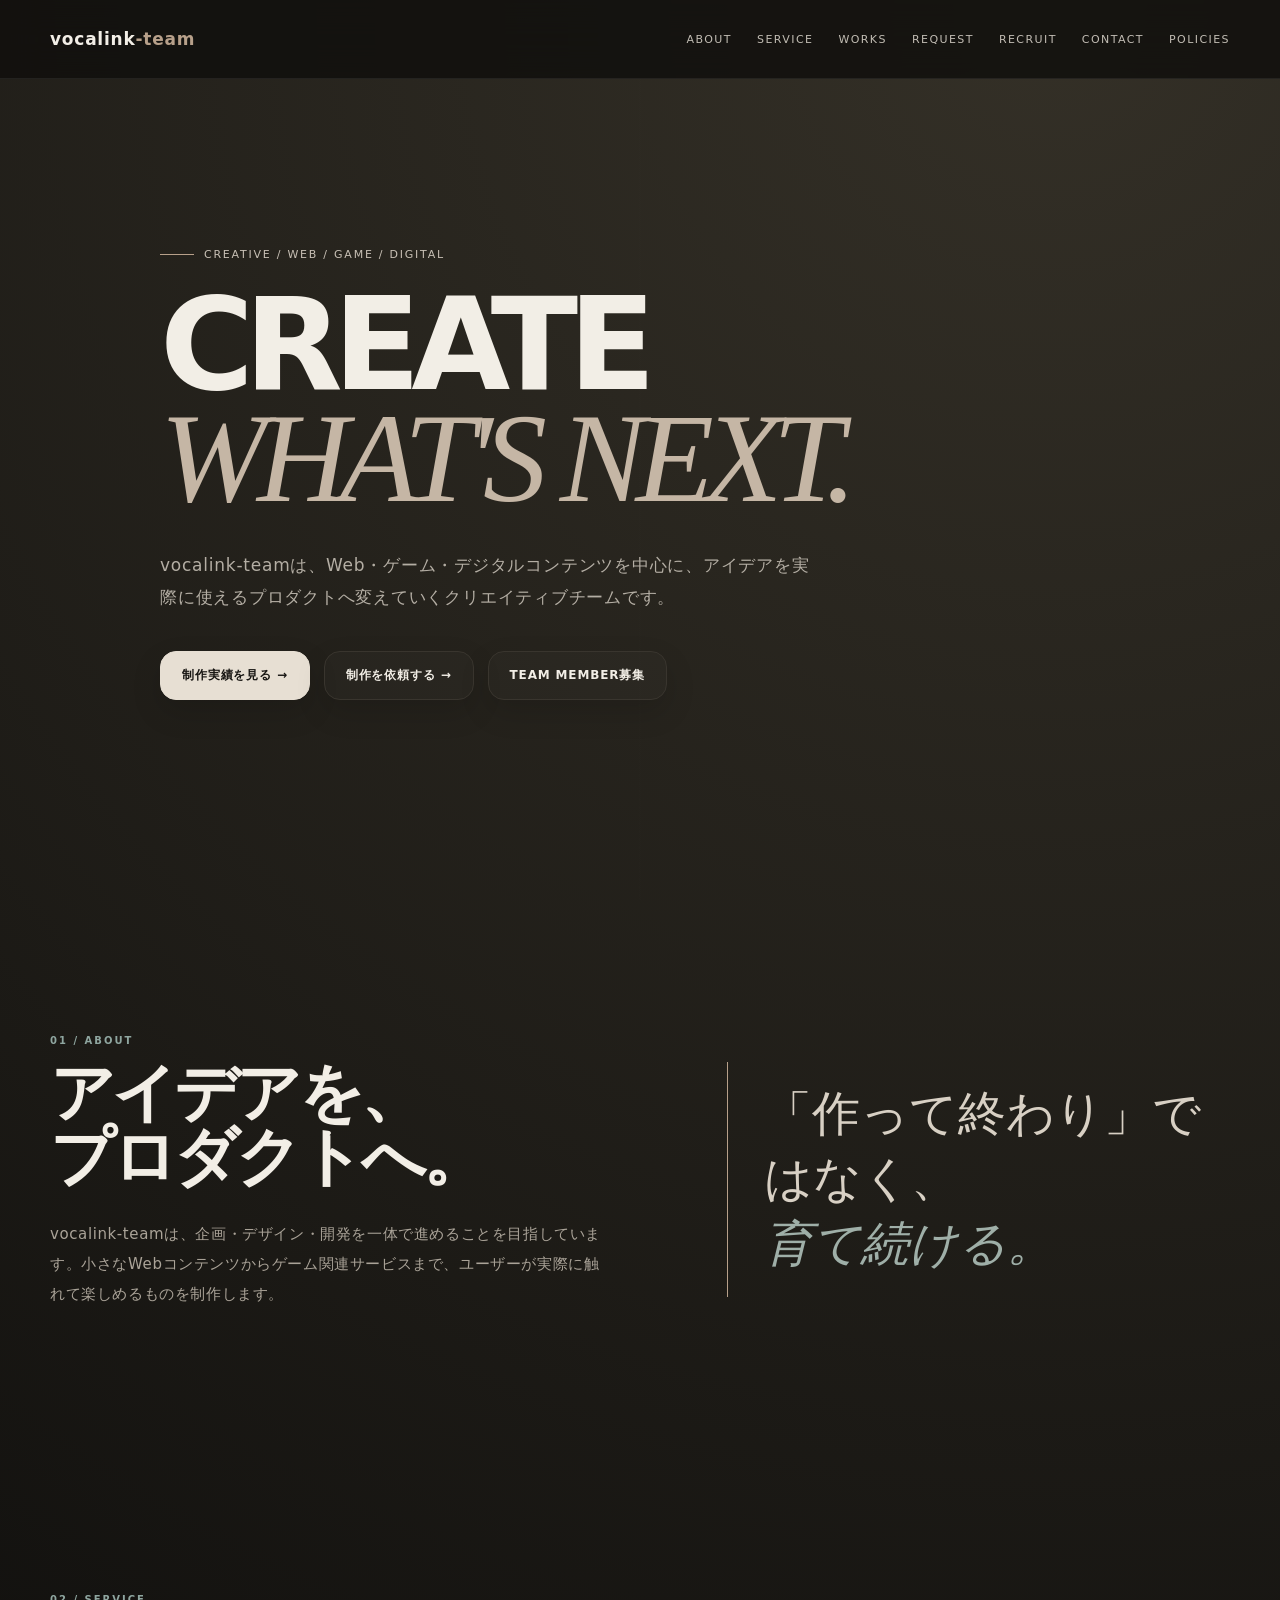
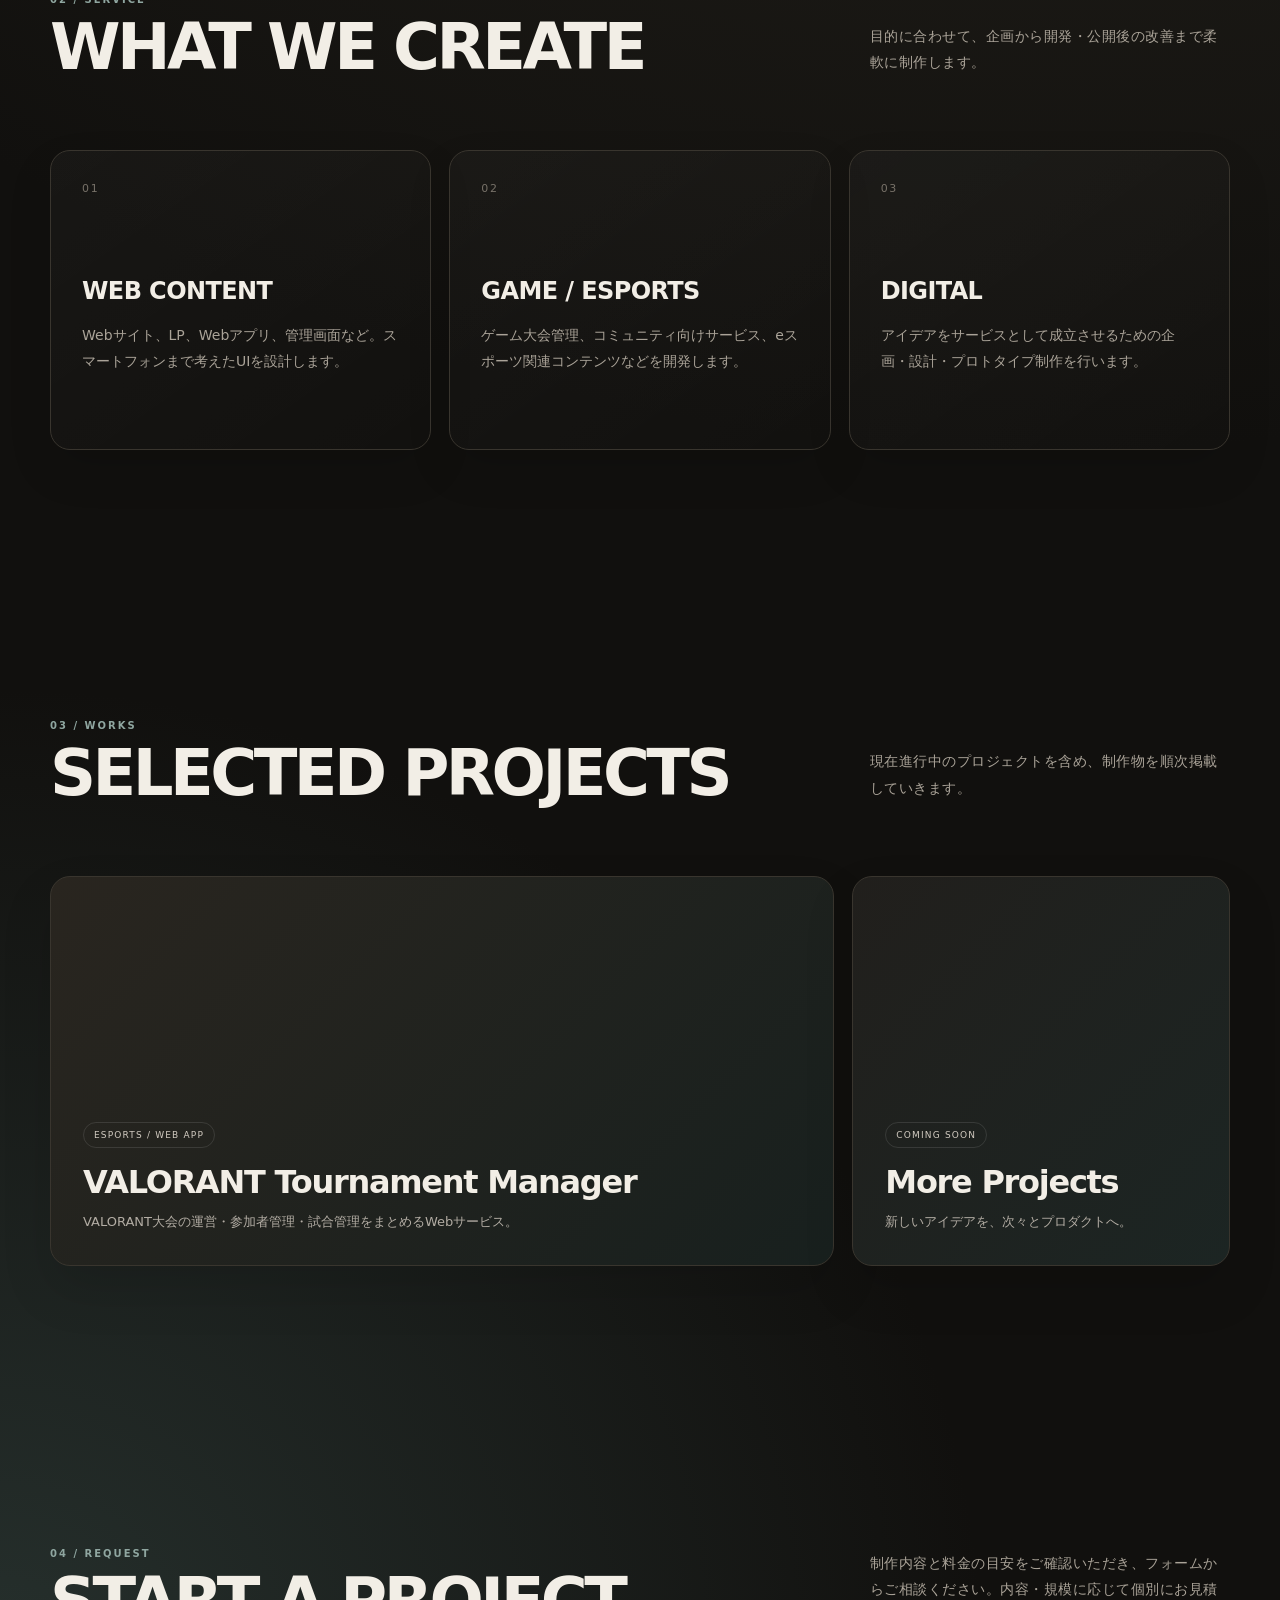
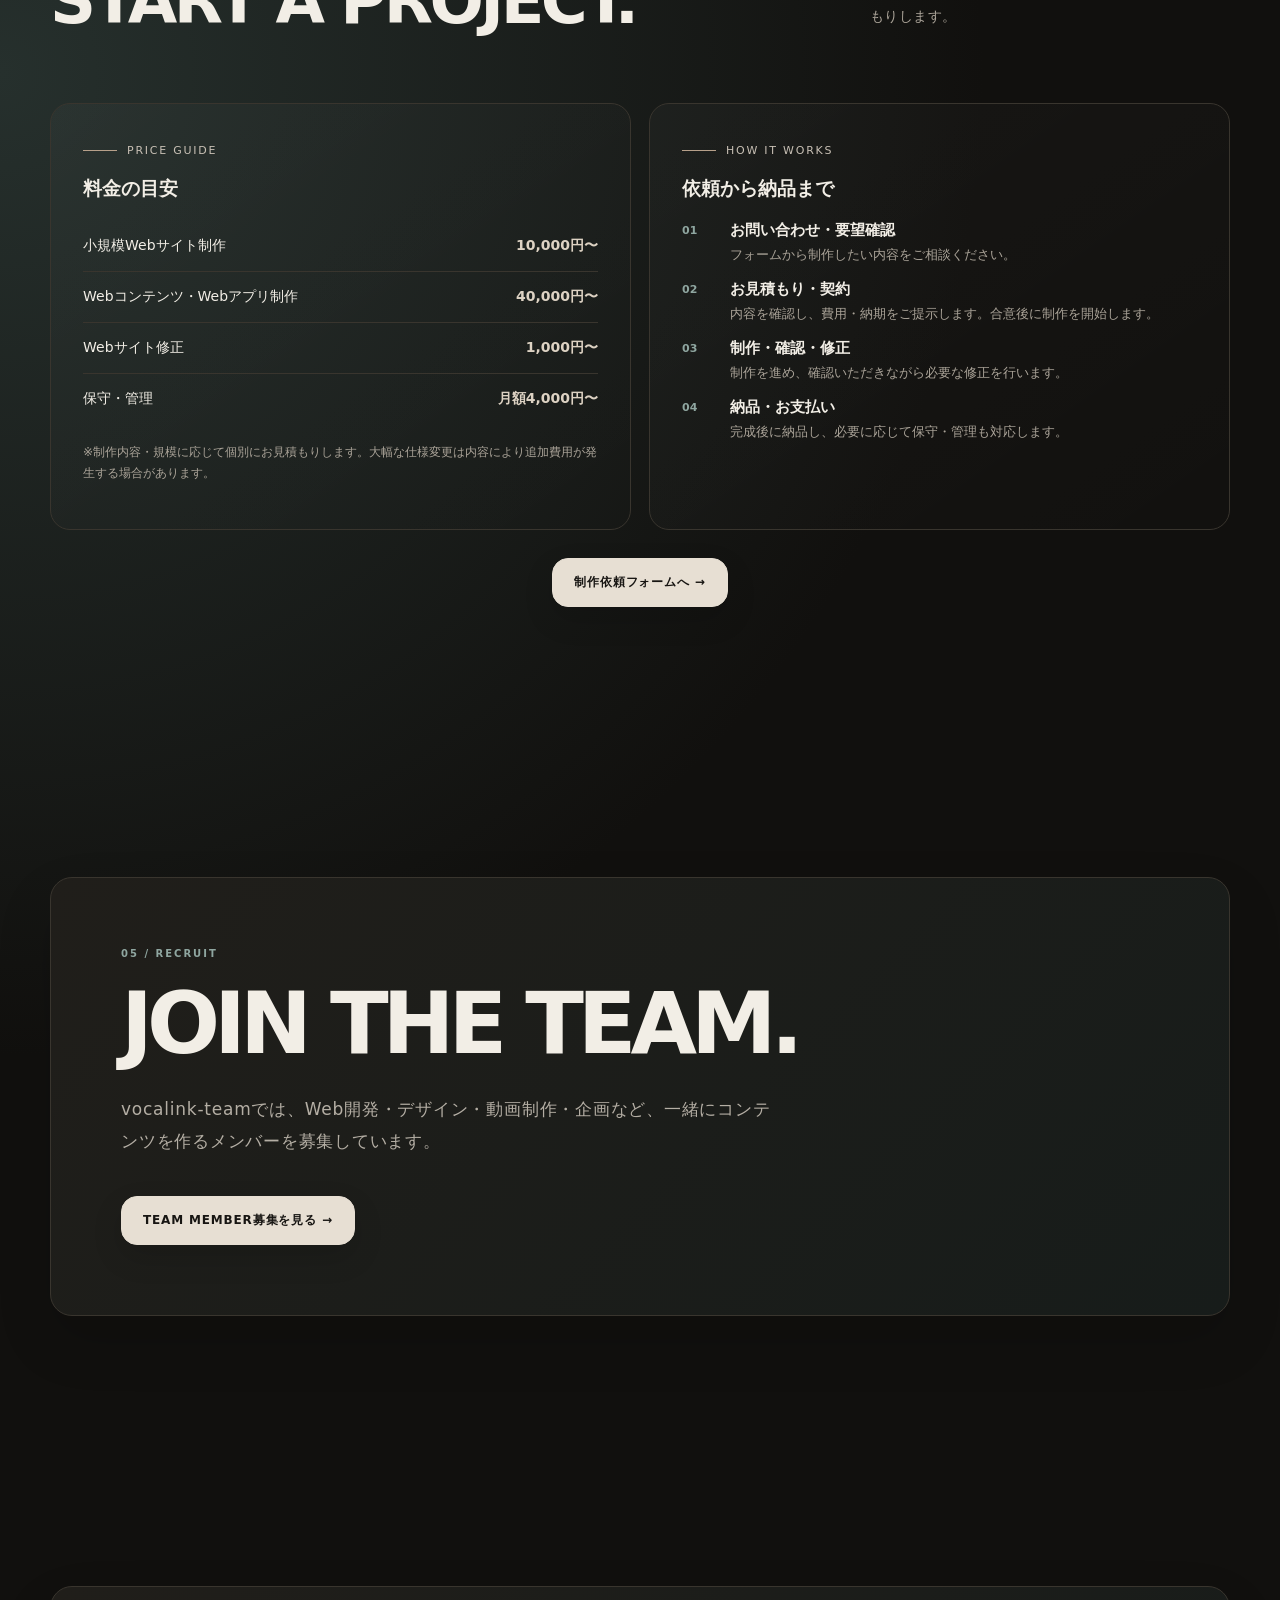
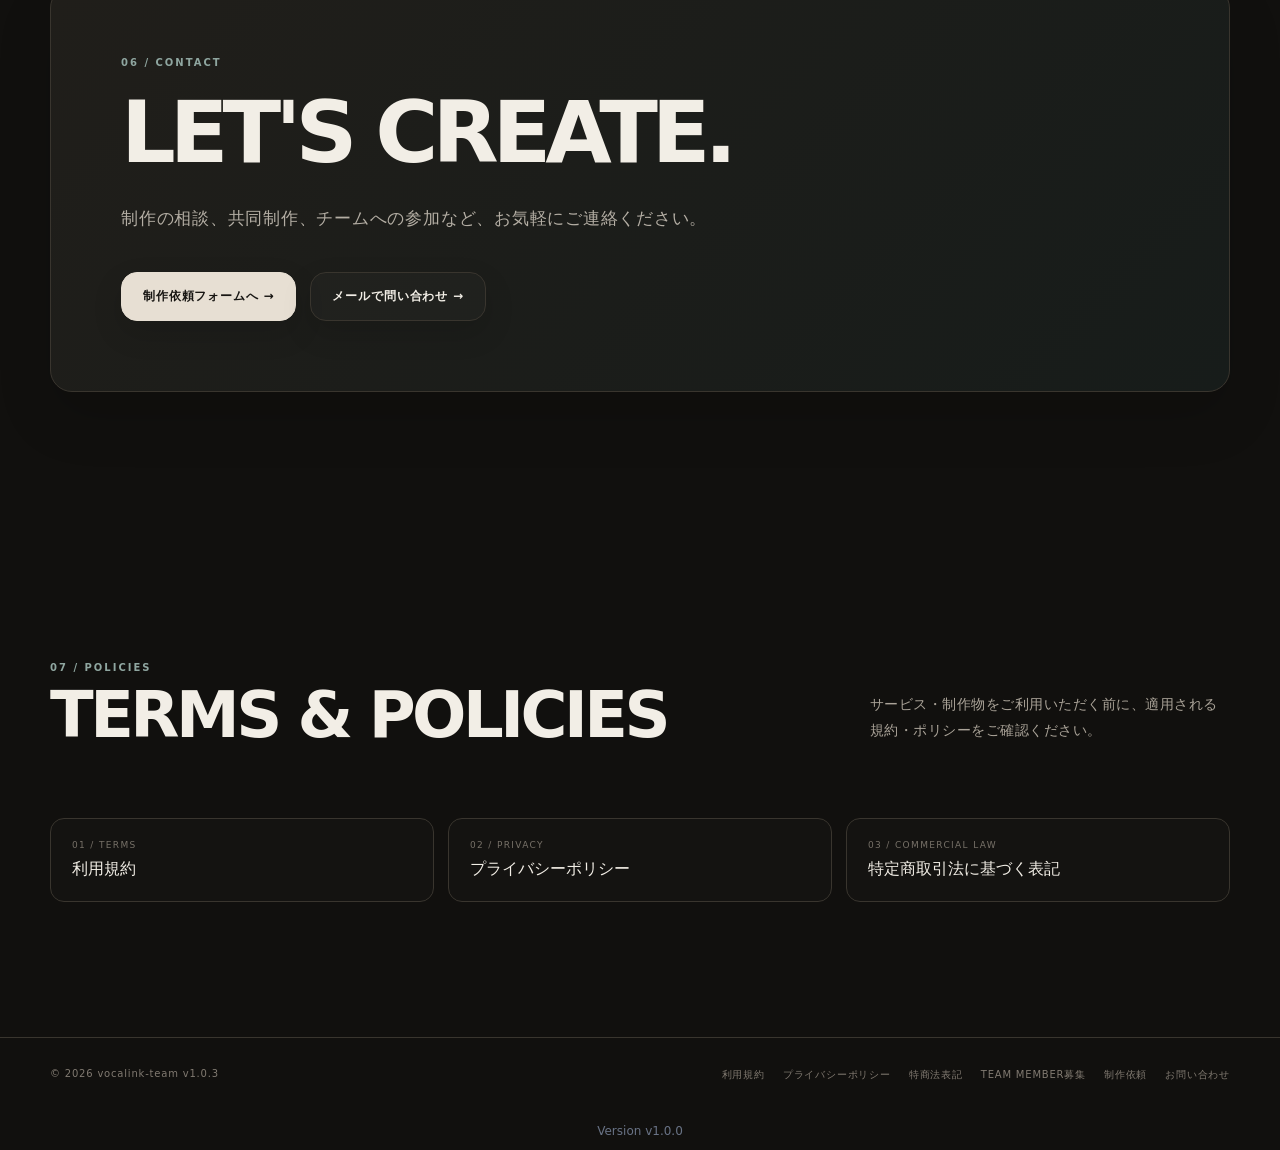
==== commit d7114823: "chore(release): display v1.0.3" ====
--- a/index.html
+++ b/index.html
@@ -1,5 +1,5 @@
 <!doctype html>
-<html lang="ja"><head><meta charset="utf-8"><meta name="viewport" content="width=device-width,initial-scale=1"><meta name="description" content="vocalink-team 公式サイト"><meta name="version" content="1.0.2"><title>vocalink-team | CREATE WHAT'S NEXT.</title><style>:root{--bg:#11100e;--surface:#191816;--surface2:#211f1b;--text:#f2eee6;--muted:#aaa398;--line:#39352e;--accent:#b7a08a;--accent2:#8fa6a0;--max:1180px}*{box-sizing:border-box}html{scroll-behavior:smooth}body{margin:0;background:radial-gradient(circle at 82% 0,#343027 0,transparent 34%),radial-gradient(circle at 0 55%,#26302d 0,transparent 28%),var(--bg);color:var(--text);font-family:Inter,ui-sans-serif,system-ui,-apple-system,BlinkMacSystemFont,"Segoe UI","Noto Sans JP",sans-serif}a{color:inherit;text-decoration:none}.wrap{width:min(var(--max),calc(100% - 48px));margin:auto}header{position:fixed;z-index:20;inset:0 0 auto;background:#11100ed9;backdrop-filter:blur(18px);border-bottom:1px solid #ffffff12}nav{height:78px;display:flex;align-items:center;justify-content:space-between}.logo{font-size:17px;font-weight:850;letter-spacing:.045em}.logo span{color:var(--accent)}.links{display:flex;gap:25px;font-size:11px;letter-spacing:.13em;color:#c2bdb4}.links a{transition:.2s}.links a:hover{color:#fff}.hero{min-height:100vh;display:flex;align-items:center;padding:150px 0 110px;position:relative;overflow:hidden}.hero:before{content:"";position:absolute;inset:0;background:linear-gradient(90deg,transparent 49.95%,#ffffff08 50%,transparent 50.05%);opacity:.35}.hero-inner{max-width:960px}.eyebrow{display:inline-flex;align-items:center;gap:10px;color:#c8c0b5;font-size:11px;letter-spacing:.16em}.eyebrow:before{content:"";width:34px;height:1px;background:var(--accent)}h1{font-size:clamp(58px,10.5vw,128px);line-height:.88;letter-spacing:-.075em;font-weight:850;margin:28px 0 34px}.serif{font-family:Georgia,"Times New Roman",serif;font-style:italic;font-weight:400;color:#c5b6a5}.lead{max-width:650px;color:#b4aea4;line-height:1.9;font-size:17px;letter-spacing:.045em}.actions{display:flex;gap:14px;flex-wrap:wrap;margin-top:38px}.btn{display:inline-flex;align-items:center;gap:10px;padding:15px 21px;border:1px solid var(--line);border-radius:16px;background:#ffffff05;font-size:12px;letter-spacing:.07em;font-weight:750;transition:.25s;box-shadow:0 12px 30px #00000022}.btn:hover{transform:translateY(-3px);border-color:#8f887d}.primary{background:#e7dfd3;color:#171512;border-color:#e7dfd3}section{padding:135px 0}.section-head{display:grid;grid-template-columns:1fr 360px;gap:70px;align-items:end;margin-bottom:60px}.kicker{color:var(--accent2);font-size:10px;letter-spacing:.2em;font-weight:800}.section-head h2{font-size:clamp(38px,5vw,66px);line-height:.95;letter-spacing:-.055em;margin:12px 0}.section-head p{color:var(--muted);line-height:1.9;font-size:14px;letter-spacing:.035em}.about{display:grid;grid-template-columns:1.05fr .95fr;gap:120px;align-items:center}.about h2{font-size:clamp(42px,5vw,70px);line-height:1;letter-spacing:-.06em;margin:15px 0 30px}.about p{color:var(--muted);line-height:2;font-size:15px;letter-spacing:.04em}.statement{border-left:1px solid var(--accent);padding:20px 0 20px 36px;font-family:Georgia,serif;font-size:clamp(28px,4vw,48px);line-height:1.35;color:#d8d0c4}.statement em{color:#9fafa8}.cards{display:grid;grid-template-columns:repeat(3,1fr);gap:18px}.card{min-height:300px;padding:31px;border:1px solid var(--line);border-radius:20px;background:linear-gradient(145deg,#ffffff07,#ffffff01);box-shadow:0 20px 45px #0000001c}.card-index{font-size:11px;color:#777168;letter-spacing:.15em}.card h3{font-size:24px;letter-spacing:-.025em;margin:82px 0 18px}.card p{margin:0;color:var(--muted);line-height:1.85;font-size:14px}.projects{display:grid;grid-template-columns:1.35fr .65fr;gap:18px}.project{min-height:390px;border:1px solid var(--line);border-radius:20px;padding:32px;display:flex;flex-direction:column;justify-content:flex-end;position:relative;overflow:hidden;background:linear-gradient(135deg,#29251f,#18201e);box-shadow:0 24px 50px #00000020}.project.small{background:linear-gradient(135deg,#211f1c,#1c2523)}.project h3{font-size:32px;letter-spacing:-.04em;margin:15px 0 10px}.project p{margin:0;color:#b3ada4;line-height:1.7;font-size:13px}.tag{width:max-content;border:1px solid #ffffff1c;border-radius:99px;padding:7px 10px;color:#d2cbc1;font-size:9px;letter-spacing:.13em}.request-grid{display:grid;grid-template-columns:1fr 1fr;gap:18px}.request-panel{border:1px solid var(--line);border-radius:20px;padding:32px;background:linear-gradient(145deg,#ffffff07,#ffffff01)}.price-list{display:grid;gap:0}.price-row{display:flex;justify-content:space-between;gap:20px;padding:16px 0;border-bottom:1px solid var(--line);font-size:14px}.price-row:last-child{border-bottom:0}.price-row span:last-child{font-weight:800;color:#ddd2c3;white-space:nowrap}.flow{display:grid;gap:14px}.flow-step{display:grid;grid-template-columns:34px 1fr;gap:14px;align-items:start}.flow-num{color:var(--accent2);font-size:11px;font-weight:800;padding-top:3px}.flow-step strong{display:block;font-size:15px;margin-bottom:4px}.flow-step p{margin:0;color:var(--muted);font-size:13px;line-height:1.7}.request-note{margin-top:18px;color:var(--muted);font-size:12px;line-height:1.8}@media(max-width:800px){.request-grid{grid-template-columns:1fr}}.contact{border:1px solid var(--line);border-radius:22px;padding:70px;background:linear-gradient(135deg,#201e1a,#171c1a);box-shadow:0 25px 55px #00000024}.contact h2{font-size:clamp(46px,7vw,86px);letter-spacing:-.07em;margin:14px 0 20px}.contact .lead{margin-bottom:0}.policy-grid{display:grid;grid-template-columns:repeat(3,1fr);gap:14px}.policy-link{display:block;padding:21px;border:1px solid var(--line);border-radius:14px;background:#ffffff03;transition:.2s}.policy-link:hover{transform:translateY(-2px);border-color:#8f887d}.policy-link small{display:block;color:#777168;font-size:9px;letter-spacing:.15em;margin-bottom:9px}footer{border-top:1px solid var(--line);padding:30px 0;color:#817a71;font-size:10px;letter-spacing:.08em}.footer-inner{display:flex;justify-content:space-between;gap:20px}.footer-links{display:flex;gap:18px;flex-wrap:wrap}.footer-links a:hover{color:#d8d0c4}@media(max-width:800px){.wrap{width:min(var(--max),calc(100% - 32px))}.links{display:none}.hero{padding-top:130px}.section-head,.about{grid-template-columns:1fr;gap:30px}.cards,.projects,.policy-grid{grid-template-columns:1fr}section{padding:90px 0}.card h3{margin-top:55px}.project{min-height:330px}.contact{padding:42px 25px}.footer-inner{display:block}.footer-links{margin-top:15px}}</style></head><body>
+<html lang="ja"><head><meta charset="utf-8"><meta name="viewport" content="width=device-width,initial-scale=1"><meta name="description" content="vocalink-team 公式サイト"><meta name="version" content="1.0.3"><title>vocalink-team | CREATE WHAT'S NEXT.</title><style>:root{--bg:#11100e;--surface:#191816;--surface2:#211f1b;--text:#f2eee6;--muted:#aaa398;--line:#39352e;--accent:#b7a08a;--accent2:#8fa6a0;--max:1180px}*{box-sizing:border-box}html{scroll-behavior:smooth}body{margin:0;background:radial-gradient(circle at 82% 0,#343027 0,transparent 34%),radial-gradient(circle at 0 55%,#26302d 0,transparent 28%),var(--bg);color:var(--text);font-family:Inter,ui-sans-serif,system-ui,-apple-system,BlinkMacSystemFont,"Segoe UI","Noto Sans JP",sans-serif}a{color:inherit;text-decoration:none}.wrap{width:min(var(--max),calc(100% - 48px));margin:auto}header{position:fixed;z-index:20;inset:0 0 auto;background:#11100ed9;backdrop-filter:blur(18px);border-bottom:1px solid #ffffff12}nav{height:78px;display:flex;align-items:center;justify-content:space-between}.logo{font-size:17px;font-weight:850;letter-spacing:.045em}.logo span{color:var(--accent)}.links{display:flex;gap:25px;font-size:11px;letter-spacing:.13em;color:#c2bdb4}.links a{transition:.2s}.links a:hover{color:#fff}.hero{min-height:100vh;display:flex;align-items:center;padding:150px 0 110px;position:relative;overflow:hidden}.hero:before{content:"";position:absolute;inset:0;background:linear-gradient(90deg,transparent 49.95%,#ffffff08 50%,transparent 50.05%);opacity:.35}.hero-inner{max-width:960px}.eyebrow{display:inline-flex;align-items:center;gap:10px;color:#c8c0b5;font-size:11px;letter-spacing:.16em}.eyebrow:before{content:"";width:34px;height:1px;background:var(--accent)}h1{font-size:clamp(58px,10.5vw,128px);line-height:.88;letter-spacing:-.075em;font-weight:850;margin:28px 0 34px}.serif{font-family:Georgia,"Times New Roman",serif;font-style:italic;font-weight:400;color:#c5b6a5}.lead{max-width:650px;color:#b4aea4;line-height:1.9;font-size:17px;letter-spacing:.045em}.actions{display:flex;gap:14px;flex-wrap:wrap;margin-top:38px}.btn{display:inline-flex;align-items:center;gap:10px;padding:15px 21px;border:1px solid var(--line);border-radius:16px;background:#ffffff05;font-size:12px;letter-spacing:.07em;font-weight:750;transition:.25s;box-shadow:0 12px 30px #00000022}.btn:hover{transform:translateY(-3px);border-color:#8f887d}.primary{background:#e7dfd3;color:#171512;border-color:#e7dfd3}section{padding:135px 0}.section-head{display:grid;grid-template-columns:1fr 360px;gap:70px;align-items:end;margin-bottom:60px}.kicker{color:var(--accent2);font-size:10px;letter-spacing:.2em;font-weight:800}.section-head h2{font-size:clamp(38px,5vw,66px);line-height:.95;letter-spacing:-.055em;margin:12px 0}.section-head p{color:var(--muted);line-height:1.9;font-size:14px;letter-spacing:.035em}.about{display:grid;grid-template-columns:1.05fr .95fr;gap:120px;align-items:center}.about h2{font-size:clamp(42px,5vw,70px);line-height:1;letter-spacing:-.06em;margin:15px 0 30px}.about p{color:var(--muted);line-height:2;font-size:15px;letter-spacing:.04em}.statement{border-left:1px solid var(--accent);padding:20px 0 20px 36px;font-family:Georgia,serif;font-size:clamp(28px,4vw,48px);line-height:1.35;color:#d8d0c4}.statement em{color:#9fafa8}.cards{display:grid;grid-template-columns:repeat(3,1fr);gap:18px}.card{min-height:300px;padding:31px;border:1px solid var(--line);border-radius:20px;background:linear-gradient(145deg,#ffffff07,#ffffff01);box-shadow:0 20px 45px #0000001c}.card-index{font-size:11px;color:#777168;letter-spacing:.15em}.card h3{font-size:24px;letter-spacing:-.025em;margin:82px 0 18px}.card p{margin:0;color:var(--muted);line-height:1.85;font-size:14px}.projects{display:grid;grid-template-columns:1.35fr .65fr;gap:18px}.project{min-height:390px;border:1px solid var(--line);border-radius:20px;padding:32px;display:flex;flex-direction:column;justify-content:flex-end;position:relative;overflow:hidden;background:linear-gradient(135deg,#29251f,#18201e);box-shadow:0 24px 50px #00000020}.project.small{background:linear-gradient(135deg,#211f1c,#1c2523)}.project h3{font-size:32px;letter-spacing:-.04em;margin:15px 0 10px}.project p{margin:0;color:#b3ada4;line-height:1.7;font-size:13px}.tag{width:max-content;border:1px solid #ffffff1c;border-radius:99px;padding:7px 10px;color:#d2cbc1;font-size:9px;letter-spacing:.13em}.request-grid{display:grid;grid-template-columns:1fr 1fr;gap:18px}.request-panel{border:1px solid var(--line);border-radius:20px;padding:32px;background:linear-gradient(145deg,#ffffff07,#ffffff01)}.price-list{display:grid;gap:0}.price-row{display:flex;justify-content:space-between;gap:20px;padding:16px 0;border-bottom:1px solid var(--line);font-size:14px}.price-row:last-child{border-bottom:0}.price-row span:last-child{font-weight:800;color:#ddd2c3;white-space:nowrap}.flow{display:grid;gap:14px}.flow-step{display:grid;grid-template-columns:34px 1fr;gap:14px;align-items:start}.flow-num{color:var(--accent2);font-size:11px;font-weight:800;padding-top:3px}.flow-step strong{display:block;font-size:15px;margin-bottom:4px}.flow-step p{margin:0;color:var(--muted);font-size:13px;line-height:1.7}.request-note{margin-top:18px;color:var(--muted);font-size:12px;line-height:1.8}@media(max-width:800px){.request-grid{grid-template-columns:1fr}}.contact{border:1px solid var(--line);border-radius:22px;padding:70px;background:linear-gradient(135deg,#201e1a,#171c1a);box-shadow:0 25px 55px #00000024}.contact h2{font-size:clamp(46px,7vw,86px);letter-spacing:-.07em;margin:14px 0 20px}.contact .lead{margin-bottom:0}.policy-grid{display:grid;grid-template-columns:repeat(3,1fr);gap:14px}.policy-link{display:block;padding:21px;border:1px solid var(--line);border-radius:14px;background:#ffffff03;transition:.2s}.policy-link:hover{transform:translateY(-2px);border-color:#8f887d}.policy-link small{display:block;color:#777168;font-size:9px;letter-spacing:.15em;margin-bottom:9px}footer{border-top:1px solid var(--line);padding:30px 0;color:#817a71;font-size:10px;letter-spacing:.08em}.footer-inner{display:flex;justify-content:space-between;gap:20px}.footer-links{display:flex;gap:18px;flex-wrap:wrap}.footer-links a:hover{color:#d8d0c4}@media(max-width:800px){.wrap{width:min(var(--max),calc(100% - 32px))}.links{display:none}.hero{padding-top:130px}.section-head,.about{grid-template-columns:1fr;gap:30px}.cards,.projects,.policy-grid{grid-template-columns:1fr}section{padding:90px 0}.card h3{margin-top:55px}.project{min-height:330px}.contact{padding:42px 25px}.footer-inner{display:block}.footer-links{margin-top:15px}}</style></head><body>
 <header><div class="wrap"><nav><a class="logo" href="#">vocalink<span>-team</span></a><div class="links"><a href="#about">ABOUT</a><a href="#service">SERVICE</a><a href="#works">WORKS</a><a href="#request">REQUEST</a><a href="#recruit">RECRUIT</a><a href="#contact">CONTACT</a><a href="#policies">POLICIES</a></div></nav></div></header>
 <main><section class="hero"><div class="wrap hero-inner"><div class="eyebrow">CREATIVE / WEB / GAME / DIGITAL</div><h1>CREATE<br><span class="serif">WHAT'S NEXT.</span></h1><p class="lead">vocalink-teamは、Web・ゲーム・デジタルコンテンツを中心に、アイデアを実際に使えるプロダクトへ変えていくクリエイティブチームです。</p><div class="actions"><a class="btn primary" href="#works">制作実績を見る →</a><a class="btn" href="request.html">制作を依頼する →</a><a class="btn" href="#recruit">TEAM MEMBER募集</a></div></div></section>
 <section id="about"><div class="wrap about"><div><div class="kicker">01 / ABOUT</div><h2>アイデアを、<br>プロダクトへ。</h2><p>vocalink-teamは、企画・デザイン・開発を一体で進めることを目指しています。小さなWebコンテンツからゲーム関連サービスまで、ユーザーが実際に触れて楽しめるものを制作します。</p></div><div class="statement">「作って終わり」ではなく、<br><em>育て続ける。</em></div></div></section>
@@ -9,4 +9,4 @@
 <section id="recruit"><div class="wrap"><div class="contact"><div class="kicker">05 / RECRUIT</div><h2>JOIN THE TEAM.</h2><p class="lead">vocalink-teamでは、Web開発・デザイン・動画制作・企画など、一緒にコンテンツを作るメンバーを募集しています。</p><div class="actions"><a class="btn primary" href="recruit.html">TEAM MEMBER募集を見る →</a></div></div></div></section>
 <section id="contact"><div class="wrap"><div class="contact"><div class="kicker">06 / CONTACT</div><h2>LET'S CREATE.</h2><p class="lead">制作の相談、共同制作、チームへの参加など、お気軽にご連絡ください。</p><div class="actions"><a class="btn primary" href="request.html">制作依頼フォームへ →</a><a class="btn" href="mailto:vocalink.team@gmail.com">メールで問い合わせ →</a></div></div></div></section>
 <section id="policies"><div class="wrap"><div class="section-head"><div><div class="kicker">07 / POLICIES</div><h2>TERMS &amp; POLICIES</h2></div><p>サービス・制作物をご利用いただく前に、適用される規約・ポリシーをご確認ください。</p></div><div class="policy-grid"><a class="policy-link" href="terms.html"><small>01 / TERMS</small>利用規約</a><a class="policy-link" href="privacy.html"><small>02 / PRIVACY</small>プライバシーポリシー</a><a class="policy-link" href="commercial-law.html"><small>03 / COMMERCIAL LAW</small>特定商取引法に基づく表記</a></div></div></section></main>
-<footer><div class="wrap footer-inner"><span>© 2026 vocalink-team <span aria-label="version">v1.0.2</span></span><div class="footer-links"><a href="terms.html">利用規約</a><a href="privacy.html">プライバシーポリシー</a><a href="commercial-law.html">特商法表記</a><a href="recruit.html">TEAM MEMBER募集</a><a href="request.html">制作依頼</a><a href="mailto:vocalink.team@gmail.com">お問い合わせ</a></div></div></footer><div id="project-version" style="text-align:center;padding:12px;color:#697386;font-size:12px">Version v1.0.0</div></body></html>+<footer><div class="wrap footer-inner"><span>© 2026 vocalink-team <span aria-label="version">v1.0.3</span></span><div class="footer-links"><a href="terms.html">利用規約</a><a href="privacy.html">プライバシーポリシー</a><a href="commercial-law.html">特商法表記</a><a href="recruit.html">TEAM MEMBER募集</a><a href="request.html">制作依頼</a><a href="mailto:vocalink.team@gmail.com">お問い合わせ</a></div></div></footer><div id="project-version" style="text-align:center;padding:12px;color:#697386;font-size:12px">Version v1.0.0</div></body></html>
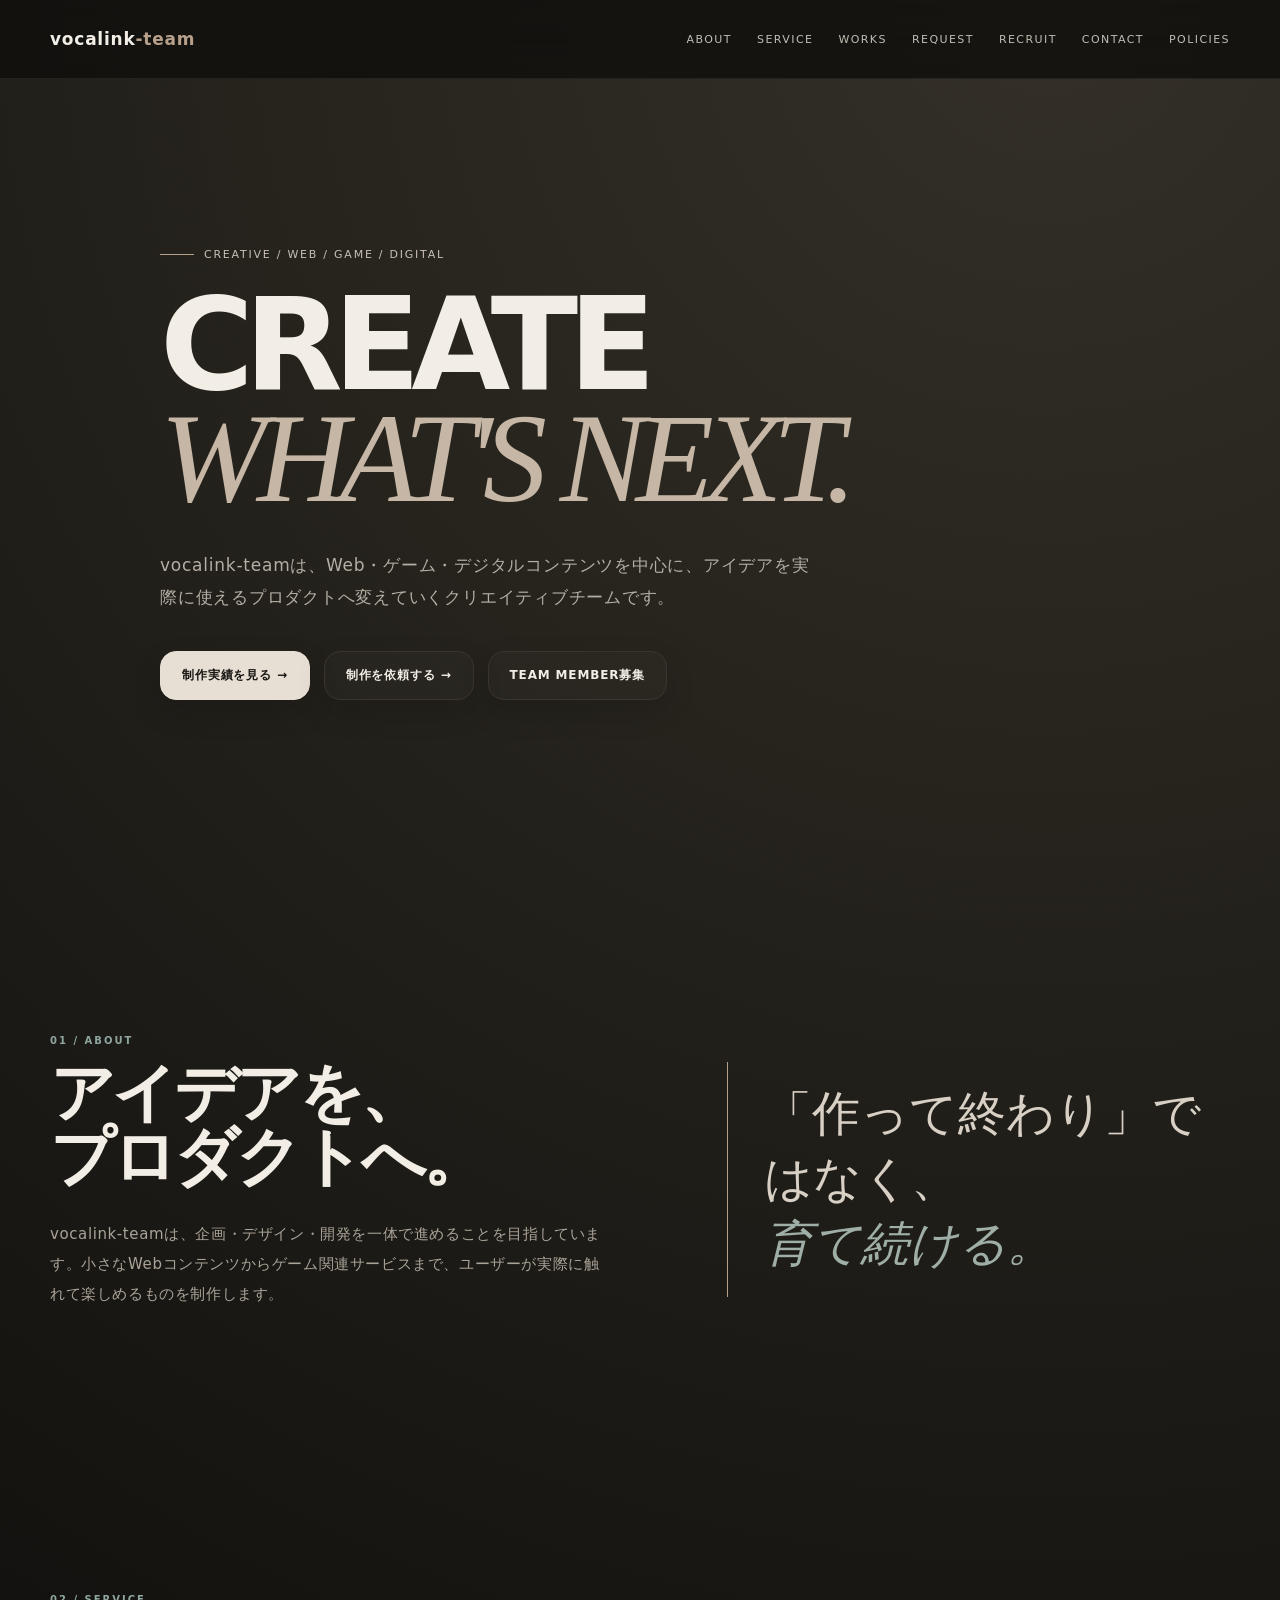
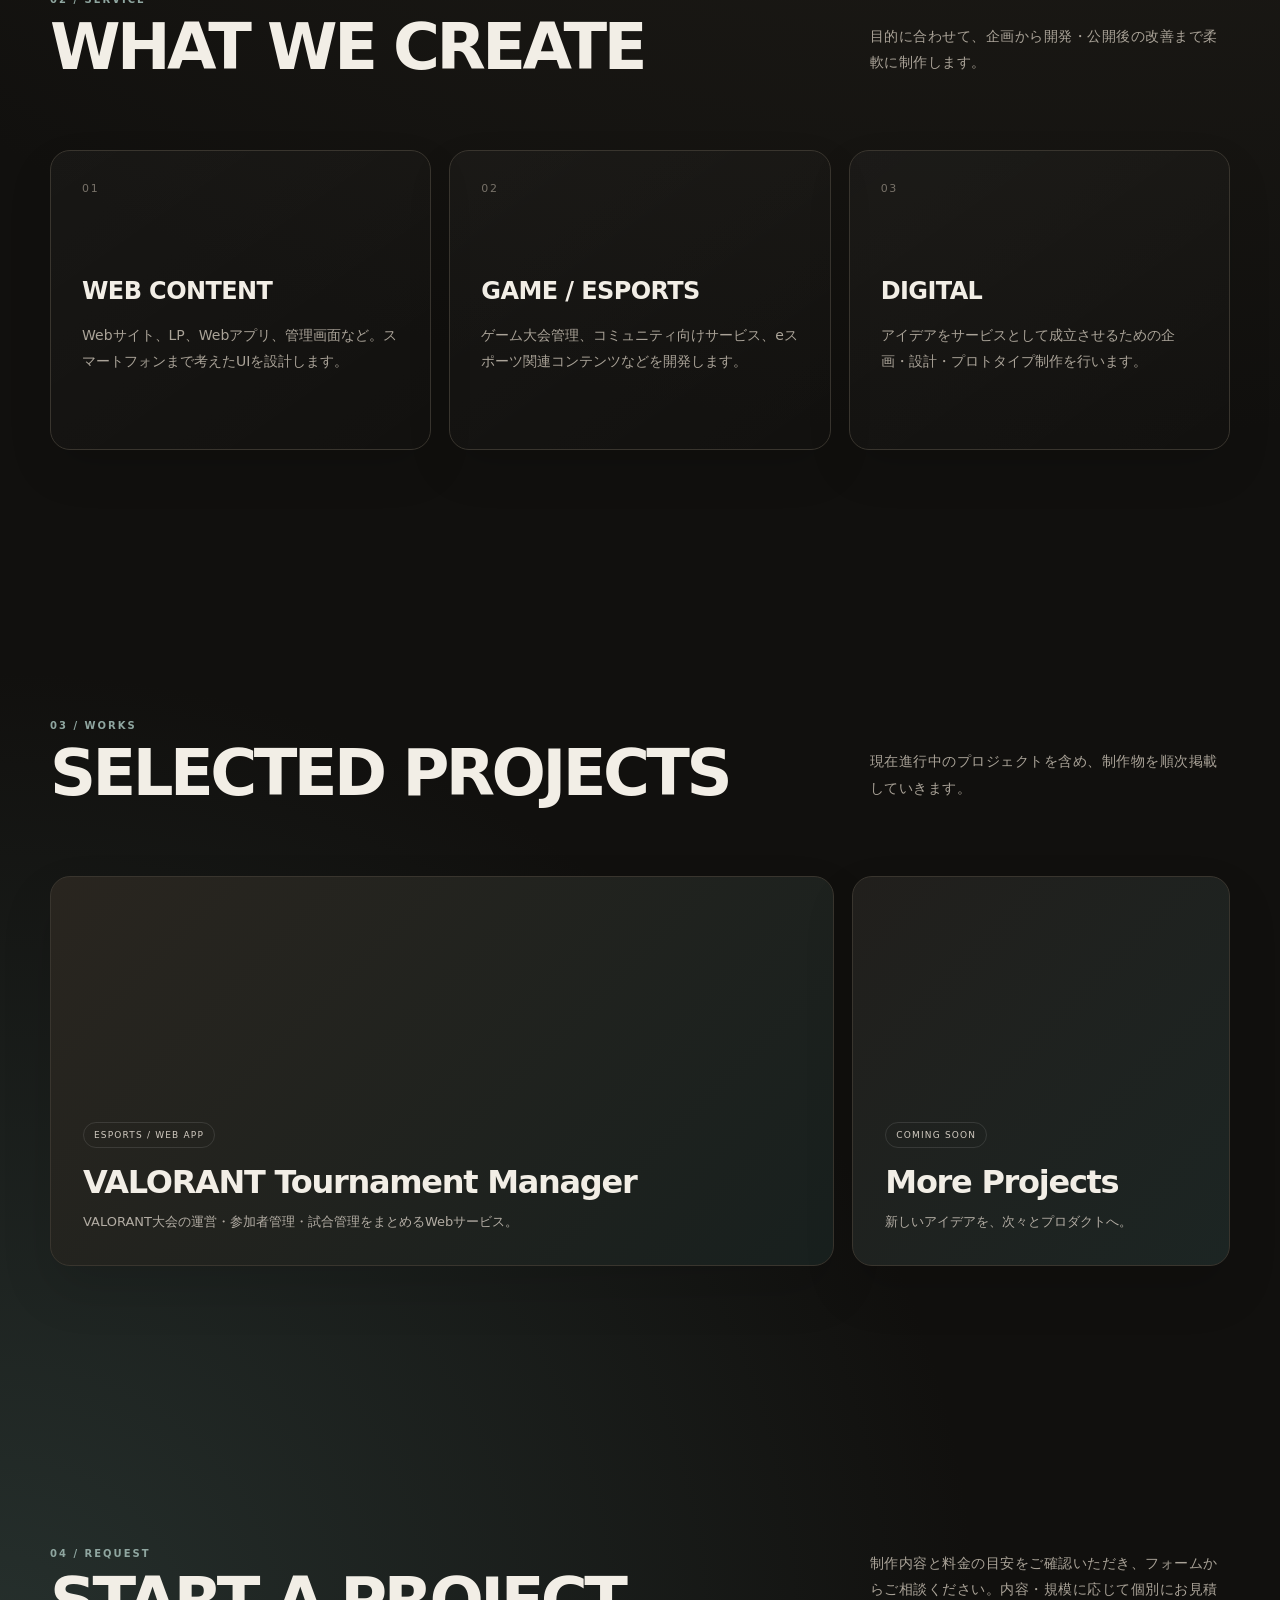
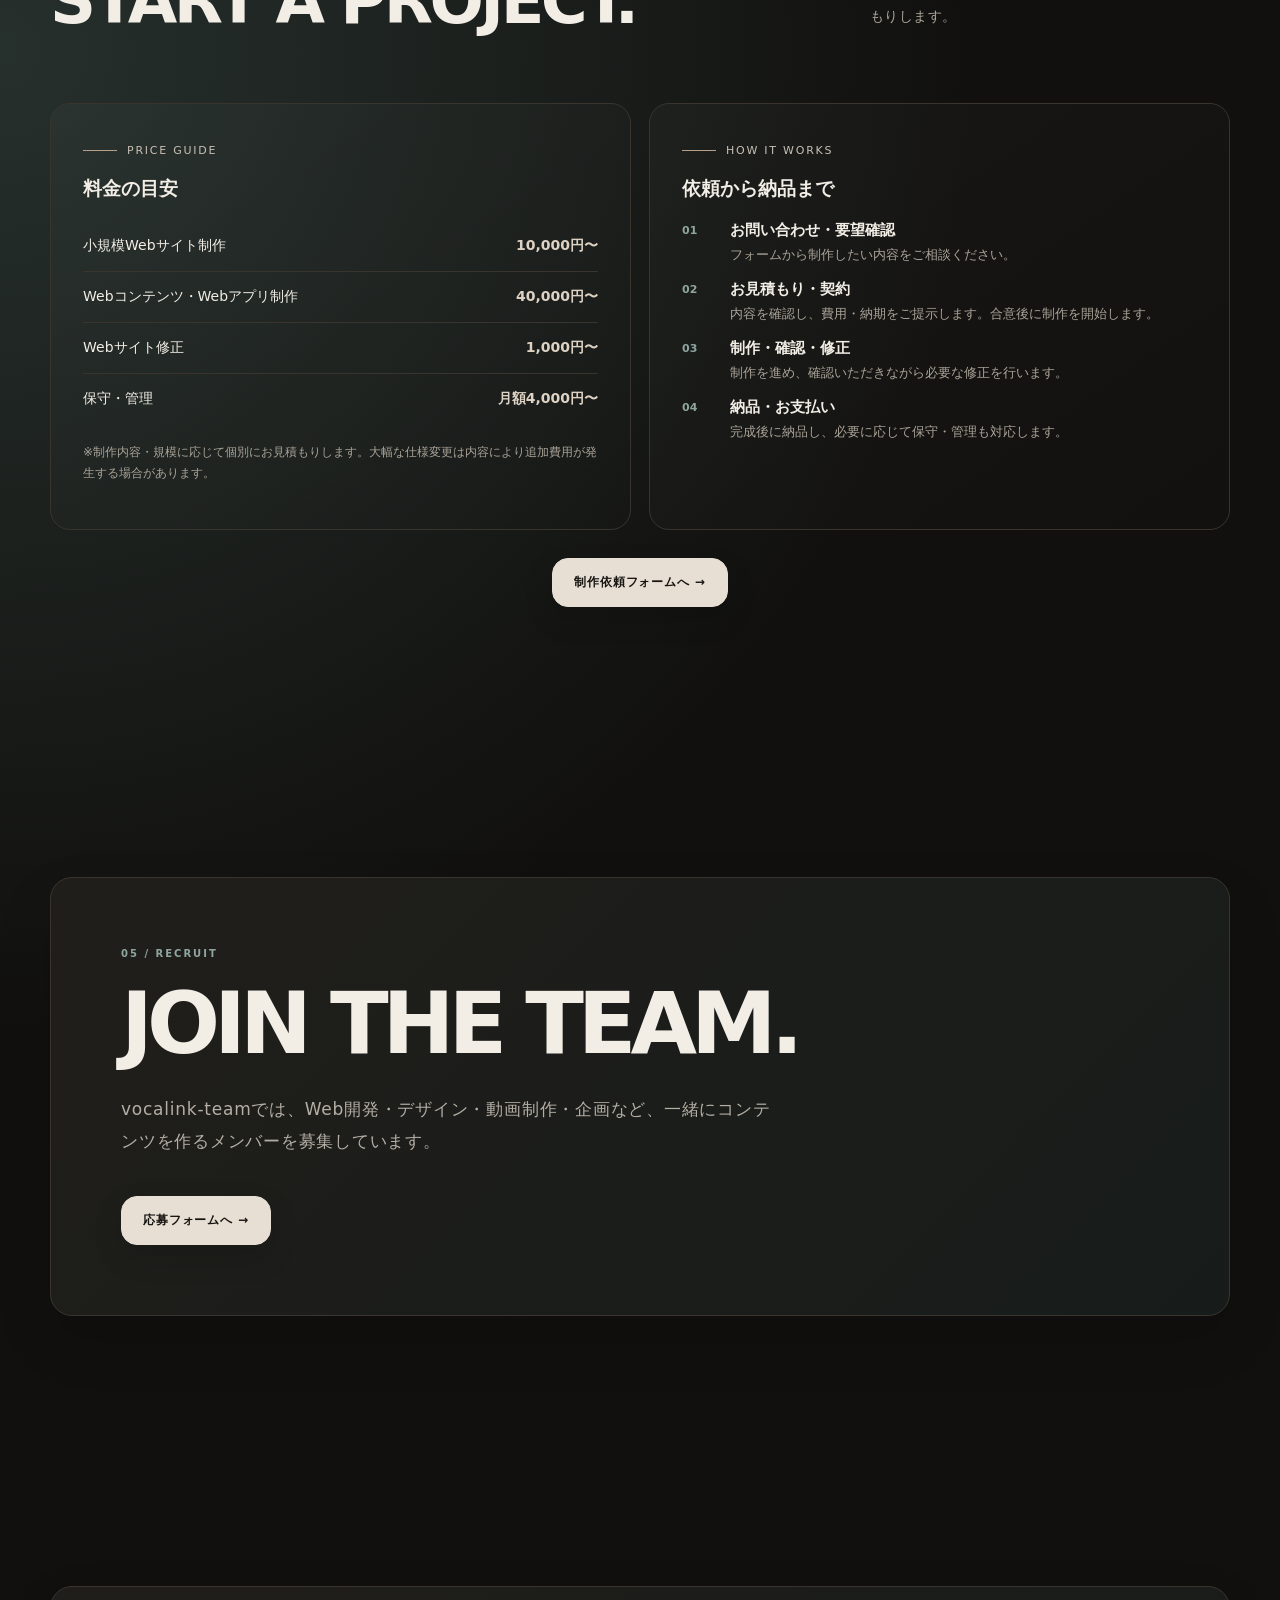
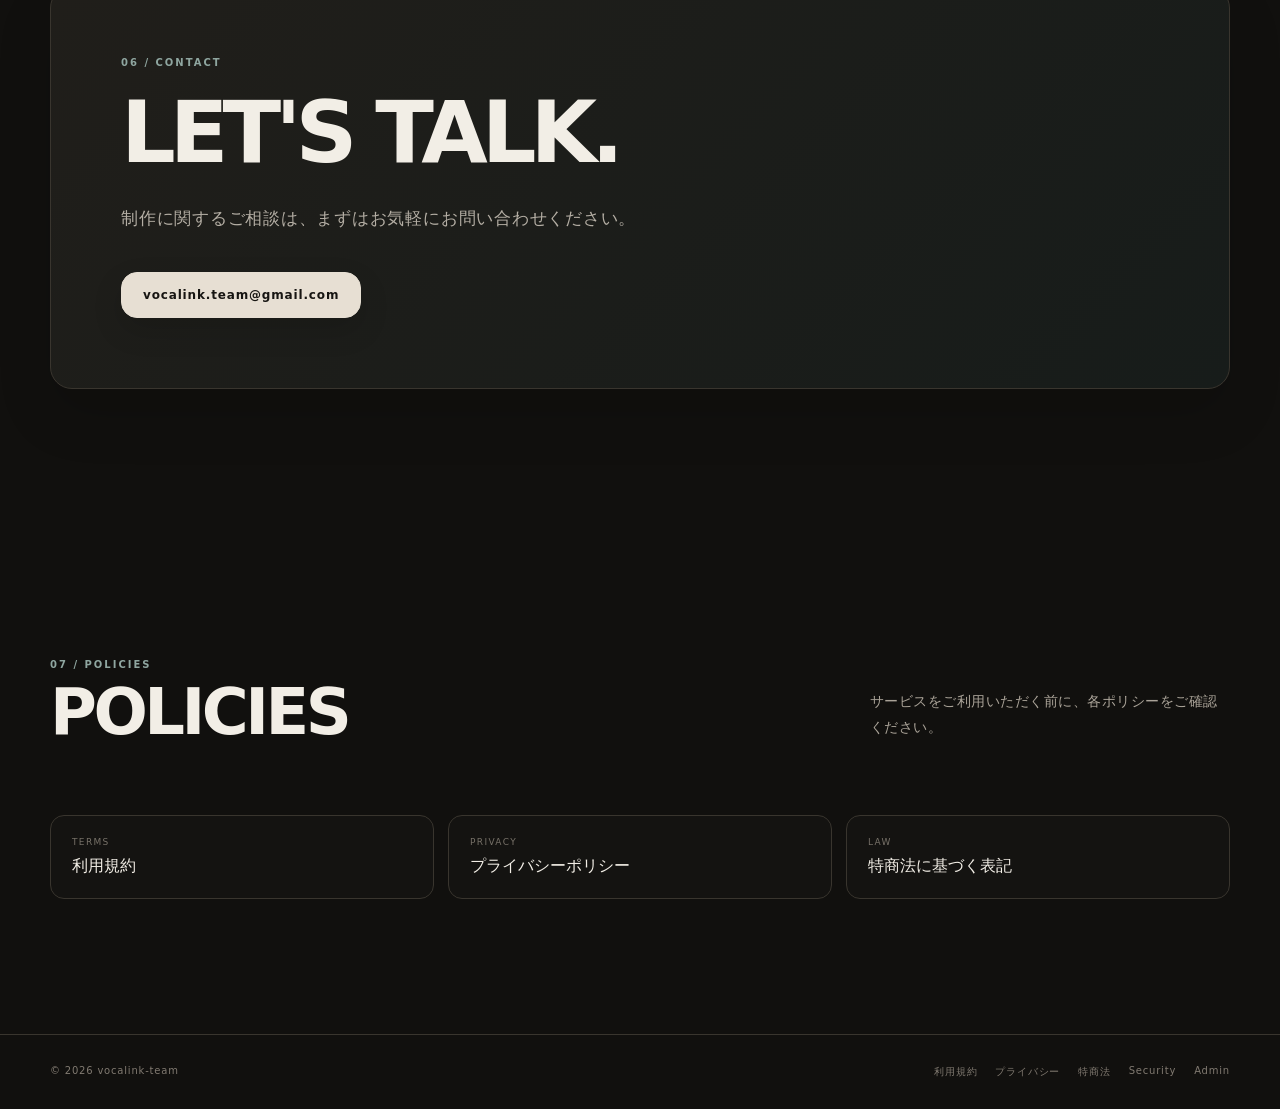
==== commit 19696705: "chore(release): display official site v1.1.0" ====
--- a/index.html
+++ b/index.html
@@ -1,12 +1,13 @@
 <!doctype html>
-<html lang="ja"><head><meta charset="utf-8"><meta name="viewport" content="width=device-width,initial-scale=1"><meta name="description" content="vocalink-team 公式サイト"><meta name="version" content="1.0.3"><title>vocalink-team | CREATE WHAT'S NEXT.</title><style>:root{--bg:#11100e;--surface:#191816;--surface2:#211f1b;--text:#f2eee6;--muted:#aaa398;--line:#39352e;--accent:#b7a08a;--accent2:#8fa6a0;--max:1180px}*{box-sizing:border-box}html{scroll-behavior:smooth}body{margin:0;background:radial-gradient(circle at 82% 0,#343027 0,transparent 34%),radial-gradient(circle at 0 55%,#26302d 0,transparent 28%),var(--bg);color:var(--text);font-family:Inter,ui-sans-serif,system-ui,-apple-system,BlinkMacSystemFont,"Segoe UI","Noto Sans JP",sans-serif}a{color:inherit;text-decoration:none}.wrap{width:min(var(--max),calc(100% - 48px));margin:auto}header{position:fixed;z-index:20;inset:0 0 auto;background:#11100ed9;backdrop-filter:blur(18px);border-bottom:1px solid #ffffff12}nav{height:78px;display:flex;align-items:center;justify-content:space-between}.logo{font-size:17px;font-weight:850;letter-spacing:.045em}.logo span{color:var(--accent)}.links{display:flex;gap:25px;font-size:11px;letter-spacing:.13em;color:#c2bdb4}.links a{transition:.2s}.links a:hover{color:#fff}.hero{min-height:100vh;display:flex;align-items:center;padding:150px 0 110px;position:relative;overflow:hidden}.hero:before{content:"";position:absolute;inset:0;background:linear-gradient(90deg,transparent 49.95%,#ffffff08 50%,transparent 50.05%);opacity:.35}.hero-inner{max-width:960px}.eyebrow{display:inline-flex;align-items:center;gap:10px;color:#c8c0b5;font-size:11px;letter-spacing:.16em}.eyebrow:before{content:"";width:34px;height:1px;background:var(--accent)}h1{font-size:clamp(58px,10.5vw,128px);line-height:.88;letter-spacing:-.075em;font-weight:850;margin:28px 0 34px}.serif{font-family:Georgia,"Times New Roman",serif;font-style:italic;font-weight:400;color:#c5b6a5}.lead{max-width:650px;color:#b4aea4;line-height:1.9;font-size:17px;letter-spacing:.045em}.actions{display:flex;gap:14px;flex-wrap:wrap;margin-top:38px}.btn{display:inline-flex;align-items:center;gap:10px;padding:15px 21px;border:1px solid var(--line);border-radius:16px;background:#ffffff05;font-size:12px;letter-spacing:.07em;font-weight:750;transition:.25s;box-shadow:0 12px 30px #00000022}.btn:hover{transform:translateY(-3px);border-color:#8f887d}.primary{background:#e7dfd3;color:#171512;border-color:#e7dfd3}section{padding:135px 0}.section-head{display:grid;grid-template-columns:1fr 360px;gap:70px;align-items:end;margin-bottom:60px}.kicker{color:var(--accent2);font-size:10px;letter-spacing:.2em;font-weight:800}.section-head h2{font-size:clamp(38px,5vw,66px);line-height:.95;letter-spacing:-.055em;margin:12px 0}.section-head p{color:var(--muted);line-height:1.9;font-size:14px;letter-spacing:.035em}.about{display:grid;grid-template-columns:1.05fr .95fr;gap:120px;align-items:center}.about h2{font-size:clamp(42px,5vw,70px);line-height:1;letter-spacing:-.06em;margin:15px 0 30px}.about p{color:var(--muted);line-height:2;font-size:15px;letter-spacing:.04em}.statement{border-left:1px solid var(--accent);padding:20px 0 20px 36px;font-family:Georgia,serif;font-size:clamp(28px,4vw,48px);line-height:1.35;color:#d8d0c4}.statement em{color:#9fafa8}.cards{display:grid;grid-template-columns:repeat(3,1fr);gap:18px}.card{min-height:300px;padding:31px;border:1px solid var(--line);border-radius:20px;background:linear-gradient(145deg,#ffffff07,#ffffff01);box-shadow:0 20px 45px #0000001c}.card-index{font-size:11px;color:#777168;letter-spacing:.15em}.card h3{font-size:24px;letter-spacing:-.025em;margin:82px 0 18px}.card p{margin:0;color:var(--muted);line-height:1.85;font-size:14px}.projects{display:grid;grid-template-columns:1.35fr .65fr;gap:18px}.project{min-height:390px;border:1px solid var(--line);border-radius:20px;padding:32px;display:flex;flex-direction:column;justify-content:flex-end;position:relative;overflow:hidden;background:linear-gradient(135deg,#29251f,#18201e);box-shadow:0 24px 50px #00000020}.project.small{background:linear-gradient(135deg,#211f1c,#1c2523)}.project h3{font-size:32px;letter-spacing:-.04em;margin:15px 0 10px}.project p{margin:0;color:#b3ada4;line-height:1.7;font-size:13px}.tag{width:max-content;border:1px solid #ffffff1c;border-radius:99px;padding:7px 10px;color:#d2cbc1;font-size:9px;letter-spacing:.13em}.request-grid{display:grid;grid-template-columns:1fr 1fr;gap:18px}.request-panel{border:1px solid var(--line);border-radius:20px;padding:32px;background:linear-gradient(145deg,#ffffff07,#ffffff01)}.price-list{display:grid;gap:0}.price-row{display:flex;justify-content:space-between;gap:20px;padding:16px 0;border-bottom:1px solid var(--line);font-size:14px}.price-row:last-child{border-bottom:0}.price-row span:last-child{font-weight:800;color:#ddd2c3;white-space:nowrap}.flow{display:grid;gap:14px}.flow-step{display:grid;grid-template-columns:34px 1fr;gap:14px;align-items:start}.flow-num{color:var(--accent2);font-size:11px;font-weight:800;padding-top:3px}.flow-step strong{display:block;font-size:15px;margin-bottom:4px}.flow-step p{margin:0;color:var(--muted);font-size:13px;line-height:1.7}.request-note{margin-top:18px;color:var(--muted);font-size:12px;line-height:1.8}@media(max-width:800px){.request-grid{grid-template-columns:1fr}}.contact{border:1px solid var(--line);border-radius:22px;padding:70px;background:linear-gradient(135deg,#201e1a,#171c1a);box-shadow:0 25px 55px #00000024}.contact h2{font-size:clamp(46px,7vw,86px);letter-spacing:-.07em;margin:14px 0 20px}.contact .lead{margin-bottom:0}.policy-grid{display:grid;grid-template-columns:repeat(3,1fr);gap:14px}.policy-link{display:block;padding:21px;border:1px solid var(--line);border-radius:14px;background:#ffffff03;transition:.2s}.policy-link:hover{transform:translateY(-2px);border-color:#8f887d}.policy-link small{display:block;color:#777168;font-size:9px;letter-spacing:.15em;margin-bottom:9px}footer{border-top:1px solid var(--line);padding:30px 0;color:#817a71;font-size:10px;letter-spacing:.08em}.footer-inner{display:flex;justify-content:space-between;gap:20px}.footer-links{display:flex;gap:18px;flex-wrap:wrap}.footer-links a:hover{color:#d8d0c4}@media(max-width:800px){.wrap{width:min(var(--max),calc(100% - 32px))}.links{display:none}.hero{padding-top:130px}.section-head,.about{grid-template-columns:1fr;gap:30px}.cards,.projects,.policy-grid{grid-template-columns:1fr}section{padding:90px 0}.card h3{margin-top:55px}.project{min-height:330px}.contact{padding:42px 25px}.footer-inner{display:block}.footer-links{margin-top:15px}}</style></head><body>
+<html lang="ja"><head><meta charset="utf-8"><meta name="viewport" content="width=device-width,initial-scale=1"><meta name="description" content="vocalink-team 公式サイト"><meta name="version" content="1.1.0"><title>vocalink-team | CREATE WHAT'S NEXT.</title><style>:root{--bg:#11100e;--surface:#191816;--surface2:#211f1b;--text:#f2eee6;--muted:#aaa398;--line:#39352e;--accent:#b7a08a;--accent2:#8fa6a0;--max:1180px}*{box-sizing:border-box}html{scroll-behavior:smooth}body{margin:0;background:radial-gradient(circle at 82% 0,#343027 0,transparent 34%),radial-gradient(circle at 0 55%,#26302d 0,transparent 28%),var(--bg);color:var(--text);font-family:Inter,ui-sans-serif,system-ui,-apple-system,BlinkMacSystemFont,"Segoe UI","Noto Sans JP",sans-serif}a{color:inherit;text-decoration:none}.wrap{width:min(var(--max),calc(100% - 48px));margin:auto}header{position:fixed;z-index:20;inset:0 0 auto;background:#11100ed9;backdrop-filter:blur(18px);border-bottom:1px solid #ffffff12}nav{height:78px;display:flex;align-items:center;justify-content:space-between}.logo{font-size:17px;font-weight:850;letter-spacing:.045em}.logo span{color:var(--accent)}.links{display:flex;gap:25px;font-size:11px;letter-spacing:.13em;color:#c2bdb4}.links a{transition:.2s}.links a:hover{color:#fff}.hero{min-height:100vh;display:flex;align-items:center;padding:150px 0 110px;position:relative;overflow:hidden}.hero:before{content:"";position:absolute;inset:0;background:linear-gradient(90deg,transparent 49.95%,#ffffff08 50%,transparent 50.05%);opacity:.35}.hero-inner{max-width:960px}.eyebrow{display:inline-flex;align-items:center;gap:10px;color:#c8c0b5;font-size:11px;letter-spacing:.16em}.eyebrow:before{content:"";width:34px;height:1px;background:var(--accent)}h1{font-size:clamp(58px,10.5vw,128px);line-height:.88;letter-spacing:-.075em;font-weight:850;margin:28px 0 34px}.serif{font-family:Georgia,"Times New Roman",serif;font-style:italic;font-weight:400;color:#c5b6a5}.lead{max-width:650px;color:#b4aea4;line-height:1.9;font-size:17px;letter-spacing:.045em}.actions{display:flex;gap:14px;flex-wrap:wrap;margin-top:38px}.btn{display:inline-flex;align-items:center;gap:10px;padding:15px 21px;border:1px solid var(--line);border-radius:16px;background:#ffffff05;font-size:12px;letter-spacing:.07em;font-weight:750;transition:.25s;box-shadow:0 12px 30px #00000022}.btn:hover{transform:translateY(-3px);border-color:#8f887d}.primary{background:#e7dfd3;color:#171512;border-color:#e7dfd3}section{padding:135px 0}.section-head{display:grid;grid-template-columns:1fr 360px;gap:70px;align-items:end;margin-bottom:60px}.kicker{color:var(--accent2);font-size:10px;letter-spacing:.2em;font-weight:800}.section-head h2{font-size:clamp(38px,5vw,66px);line-height:.95;letter-spacing:-.055em;margin:12px 0}.section-head p{color:var(--muted);line-height:1.9;font-size:14px;letter-spacing:.035em}.about{display:grid;grid-template-columns:1.05fr .95fr;gap:120px;align-items:center}.about h2{font-size:clamp(42px,5vw,70px);line-height:1;letter-spacing:-.06em;margin:15px 0 30px}.about p{color:var(--muted);line-height:2;font-size:15px;letter-spacing:.04em}.statement{border-left:1px solid var(--accent);padding:20px 0 20px 36px;font-family:Georgia,serif;font-size:clamp(28px,4vw,48px);line-height:1.35;color:#d8d0c4}.statement em{color:#9fafa8}.cards{display:grid;grid-template-columns:repeat(3,1fr);gap:18px}.card{min-height:300px;padding:31px;border:1px solid var(--line);border-radius:20px;background:linear-gradient(145deg,#ffffff07,#ffffff01);box-shadow:0 20px 45px #0000001c}.card-index{font-size:11px;color:#777168;letter-spacing:.15em}.card h3{font-size:24px;letter-spacing:-.025em;margin:82px 0 18px}.card p{margin:0;color:var(--muted);line-height:1.85;font-size:14px}.projects{display:grid;grid-template-columns:1.35fr .65fr;gap:18px}.project{min-height:390px;border:1px solid var(--line);border-radius:20px;padding:32px;display:flex;flex-direction:column;justify-content:flex-end;position:relative;overflow:hidden;background:linear-gradient(135deg,#29251f,#18201e);box-shadow:0 24px 50px #00000020}.project.small{background:linear-gradient(135deg,#211f1c,#1c2523)}.project h3{font-size:32px;letter-spacing:-.04em;margin:15px 0 10px}.project p{margin:0;color:#b3ada4;line-height:1.7;font-size:13px}.tag{width:max-content;border:1px solid #ffffff1c;border-radius:99px;padding:7px 10px;color:#d2cbc1;font-size:9px;letter-spacing:.13em}.request-grid{display:grid;grid-template-columns:1fr 1fr;gap:18px}.request-panel{border:1px solid var(--line);border-radius:20px;padding:32px;background:linear-gradient(145deg,#ffffff07,#ffffff01)}.price-list{display:grid;gap:0}.price-row{display:flex;justify-content:space-between;gap:20px;padding:16px 0;border-bottom:1px solid var(--line);font-size:14px}.price-row:last-child{border-bottom:0}.price-row span:last-child{font-weight:800;color:#ddd2c3;white-space:nowrap}.flow{display:grid;gap:14px}.flow-step{display:grid;grid-template-columns:34px 1fr;gap:14px;align-items:start}.flow-num{color:var(--accent2);font-size:11px;font-weight:800;padding-top:3px}.flow-step strong{display:block;font-size:15px;margin-bottom:4px}.flow-step p{margin:0;color:var(--muted);font-size:13px;line-height:1.7}.request-note{margin-top:18px;color:var(--muted);font-size:12px;line-height:1.8}@media(max-width:800px){.request-grid{grid-template-columns:1fr}}.contact{border:1px solid var(--line);border-radius:22px;padding:70px;background:linear-gradient(135deg,#201e1a,#171c1a);box-shadow:0 25px 55px #00000024}.contact h2{font-size:clamp(46px,7vw,86px);letter-spacing:-.07em;margin:14px 0 20px}.contact .lead{margin-bottom:0}.policy-grid{display:grid;grid-template-columns:repeat(3,1fr);gap:14px}.policy-link{display:block;padding:21px;border:1px solid var(--line);border-radius:14px;background:#ffffff03;transition:.2s}.policy-link:hover{transform:translateY(-2px);border-color:#8f887d}.policy-link small{display:block;color:#777168;font-size:9px;letter-spacing:.15em;margin-bottom:9px}footer{border-top:1px solid var(--line);padding:30px 0;color:#817a71;font-size:10px;letter-spacing:.08em}.footer-inner{display:flex;justify-content:space-between;gap:20px}.footer-links{display:flex;gap:18px;flex-wrap:wrap}.footer-links a:hover{color:#d8d0c4}@media(max-width:800px){.wrap{width:min(var(--max),calc(100% - 32px))}.links{display:none}.hero{padding-top:130px}.section-head,.about{grid-template-columns:1fr;gap:30px}.cards,.projects,.policy-grid{grid-template-columns:1fr}section{padding:90px 0}.card h3{margin-top:55px}.project{min-height:330px}.contact{padding:42px 25px}.footer-inner{display:block}.footer-links{margin-top:15px}}</style></head><body>
 <header><div class="wrap"><nav><a class="logo" href="#">vocalink<span>-team</span></a><div class="links"><a href="#about">ABOUT</a><a href="#service">SERVICE</a><a href="#works">WORKS</a><a href="#request">REQUEST</a><a href="#recruit">RECRUIT</a><a href="#contact">CONTACT</a><a href="#policies">POLICIES</a></div></nav></div></header>
 <main><section class="hero"><div class="wrap hero-inner"><div class="eyebrow">CREATIVE / WEB / GAME / DIGITAL</div><h1>CREATE<br><span class="serif">WHAT'S NEXT.</span></h1><p class="lead">vocalink-teamは、Web・ゲーム・デジタルコンテンツを中心に、アイデアを実際に使えるプロダクトへ変えていくクリエイティブチームです。</p><div class="actions"><a class="btn primary" href="#works">制作実績を見る →</a><a class="btn" href="request.html">制作を依頼する →</a><a class="btn" href="#recruit">TEAM MEMBER募集</a></div></div></section>
 <section id="about"><div class="wrap about"><div><div class="kicker">01 / ABOUT</div><h2>アイデアを、<br>プロダクトへ。</h2><p>vocalink-teamは、企画・デザイン・開発を一体で進めることを目指しています。小さなWebコンテンツからゲーム関連サービスまで、ユーザーが実際に触れて楽しめるものを制作します。</p></div><div class="statement">「作って終わり」ではなく、<br><em>育て続ける。</em></div></div></section>
 <section id="service"><div class="wrap"><div class="section-head"><div><div class="kicker">02 / SERVICE</div><h2>WHAT WE CREATE</h2></div><p>目的に合わせて、企画から開発・公開後の改善まで柔軟に制作します。</p></div><div class="cards"><article class="card"><div class="card-index">01</div><h3>WEB CONTENT</h3><p>Webサイト、LP、Webアプリ、管理画面など。スマートフォンまで考えたUIを設計します。</p></article><article class="card"><div class="card-index">02</div><h3>GAME / ESPORTS</h3><p>ゲーム大会管理、コミュニティ向けサービス、eスポーツ関連コンテンツなどを開発します。</p></article><article class="card"><div class="card-index">03</div><h3>DIGITAL</h3><p>アイデアをサービスとして成立させるための企画・設計・プロトタイプ制作を行います。</p></article></div></div></section>
 <section id="works"><div class="wrap"><div class="section-head"><div><div class="kicker">03 / WORKS</div><h2>SELECTED PROJECTS</h2></div><p>現在進行中のプロジェクトを含め、制作物を順次掲載していきます。</p></div><div class="projects"><article class="project"><span class="tag">ESPORTS / WEB APP</span><h3>VALORANT Tournament Manager</h3><p>VALORANT大会の運営・参加者管理・試合管理をまとめるWebサービス。</p></article><article class="project small"><span class="tag">COMING SOON</span><h3>More Projects</h3><p>新しいアイデアを、次々とプロダクトへ。</p></article></div></div></section>
 <section id="request"><div class="wrap"><div class="section-head"><div><div class="kicker">04 / REQUEST</div><h2>START A PROJECT.</h2></div><p>制作内容と料金の目安をご確認いただき、フォームからご相談ください。内容・規模に応じて個別にお見積もりします。</p></div><div class="request-grid"><div class="request-panel"><div class="eyebrow">PRICE GUIDE</div><h3>料金の目安</h3><div class="price-list"><div class="price-row"><span>小規模Webサイト制作</span><span>10,000円〜</span></div><div class="price-row"><span>Webコンテンツ・Webアプリ制作</span><span>40,000円〜</span></div><div class="price-row"><span>Webサイト修正</span><span>1,000円〜</span></div><div class="price-row"><span>保守・管理</span><span>月額4,000円〜</span></div></div><p class="request-note">※制作内容・規模に応じて個別にお見積もりします。大幅な仕様変更は内容により追加費用が発生する場合があります。</p></div><div class="request-panel"><div class="eyebrow">HOW IT WORKS</div><h3>依頼から納品まで</h3><div class="flow"><div class="flow-step"><div class="flow-num">01</div><div><strong>お問い合わせ・要望確認</strong><p>フォームから制作したい内容をご相談ください。</p></div></div><div class="flow-step"><div class="flow-num">02</div><div><strong>お見積もり・契約</strong><p>内容を確認し、費用・納期をご提示します。合意後に制作を開始します。</p></div></div><div class="flow-step"><div class="flow-num">03</div><div><strong>制作・確認・修正</strong><p>制作を進め、確認いただきながら必要な修正を行います。</p></div></div><div class="flow-step"><div class="flow-num">04</div><div><strong>納品・お支払い</strong><p>完成後に納品し、必要に応じて保守・管理も対応します。</p></div></div></div></div></div><div class="actions" style="justify-content:center;margin-top:28px"><a class="btn primary" href="request.html">制作依頼フォームへ →</a></div></div></section>
-<section id="recruit"><div class="wrap"><div class="contact"><div class="kicker">05 / RECRUIT</div><h2>JOIN THE TEAM.</h2><p class="lead">vocalink-teamでは、Web開発・デザイン・動画制作・企画など、一緒にコンテンツを作るメンバーを募集しています。</p><div class="actions"><a class="btn primary" href="recruit.html">TEAM MEMBER募集を見る →</a></div></div></div></section>
-<section id="contact"><div class="wrap"><div class="contact"><div class="kicker">06 / CONTACT</div><h2>LET'S CREATE.</h2><p class="lead">制作の相談、共同制作、チームへの参加など、お気軽にご連絡ください。</p><div class="actions"><a class="btn primary" href="request.html">制作依頼フォームへ →</a><a class="btn" href="mailto:vocalink.team@gmail.com">メールで問い合わせ →</a></div></div></div></section>
-<section id="policies"><div class="wrap"><div class="section-head"><div><div class="kicker">07 / POLICIES</div><h2>TERMS &amp; POLICIES</h2></div><p>サービス・制作物をご利用いただく前に、適用される規約・ポリシーをご確認ください。</p></div><div class="policy-grid"><a class="policy-link" href="terms.html"><small>01 / TERMS</small>利用規約</a><a class="policy-link" href="privacy.html"><small>02 / PRIVACY</small>プライバシーポリシー</a><a class="policy-link" href="commercial-law.html"><small>03 / COMMERCIAL LAW</small>特定商取引法に基づく表記</a></div></div></section></main>
-<footer><div class="wrap footer-inner"><span>© 2026 vocalink-team <span aria-label="version">v1.0.3</span></span><div class="footer-links"><a href="terms.html">利用規約</a><a href="privacy.html">プライバシーポリシー</a><a href="commercial-law.html">特商法表記</a><a href="recruit.html">TEAM MEMBER募集</a><a href="request.html">制作依頼</a><a href="mailto:vocalink.team@gmail.com">お問い合わせ</a></div></div></footer><div id="project-version" style="text-align:center;padding:12px;color:#697386;font-size:12px">Version v1.0.0</div></body></html>+<section id="recruit"><div class="wrap"><div class="contact"><div class="kicker">05 / RECRUIT</div><h2>JOIN THE TEAM.</h2><p class="lead">vocalink-teamでは、Web開発・デザイン・動画制作・企画など、一緒にコンテンツを作るメンバーを募集しています。</p><div class="actions"><a class="btn primary" href="recruit.html">応募フォームへ →</a></div></div></div></section>
+<section id="contact"><div class="wrap"><div class="contact"><div class="kicker">06 / CONTACT</div><h2>LET'S TALK.</h2><p class="lead">制作に関するご相談は、まずはお気軽にお問い合わせください。</p><div class="actions"><a class="btn primary" href="mailto:vocalink.team@gmail.com">vocalink.team@gmail.com</a></div></div></div></section>
+<section id="policies"><div class="wrap"><div class="section-head"><div><div class="kicker">07 / POLICIES</div><h2>POLICIES</h2></div><p>サービスをご利用いただく前に、各ポリシーをご確認ください。</p></div><div class="policy-grid"><a class="policy-link" href="terms.html"><small>TERMS</small>利用規約</a><a class="policy-link" href="privacy.html"><small>PRIVACY</small>プライバシーポリシー</a><a class="policy-link" href="tokusho.html"><small>LAW</small>特商法に基づく表記</a></div></div></section></main>
+<footer><div class="wrap footer-inner"><div>© 2026 vocalink-team</div><div class="footer-links"><a href="terms.html">利用規約</a><a href="privacy.html">プライバシー</a><a href="tokusho.html">特商法</a><a href="security.html">Security</a><a href="admin.html">Admin</a></div></div></footer>
+</body></html>
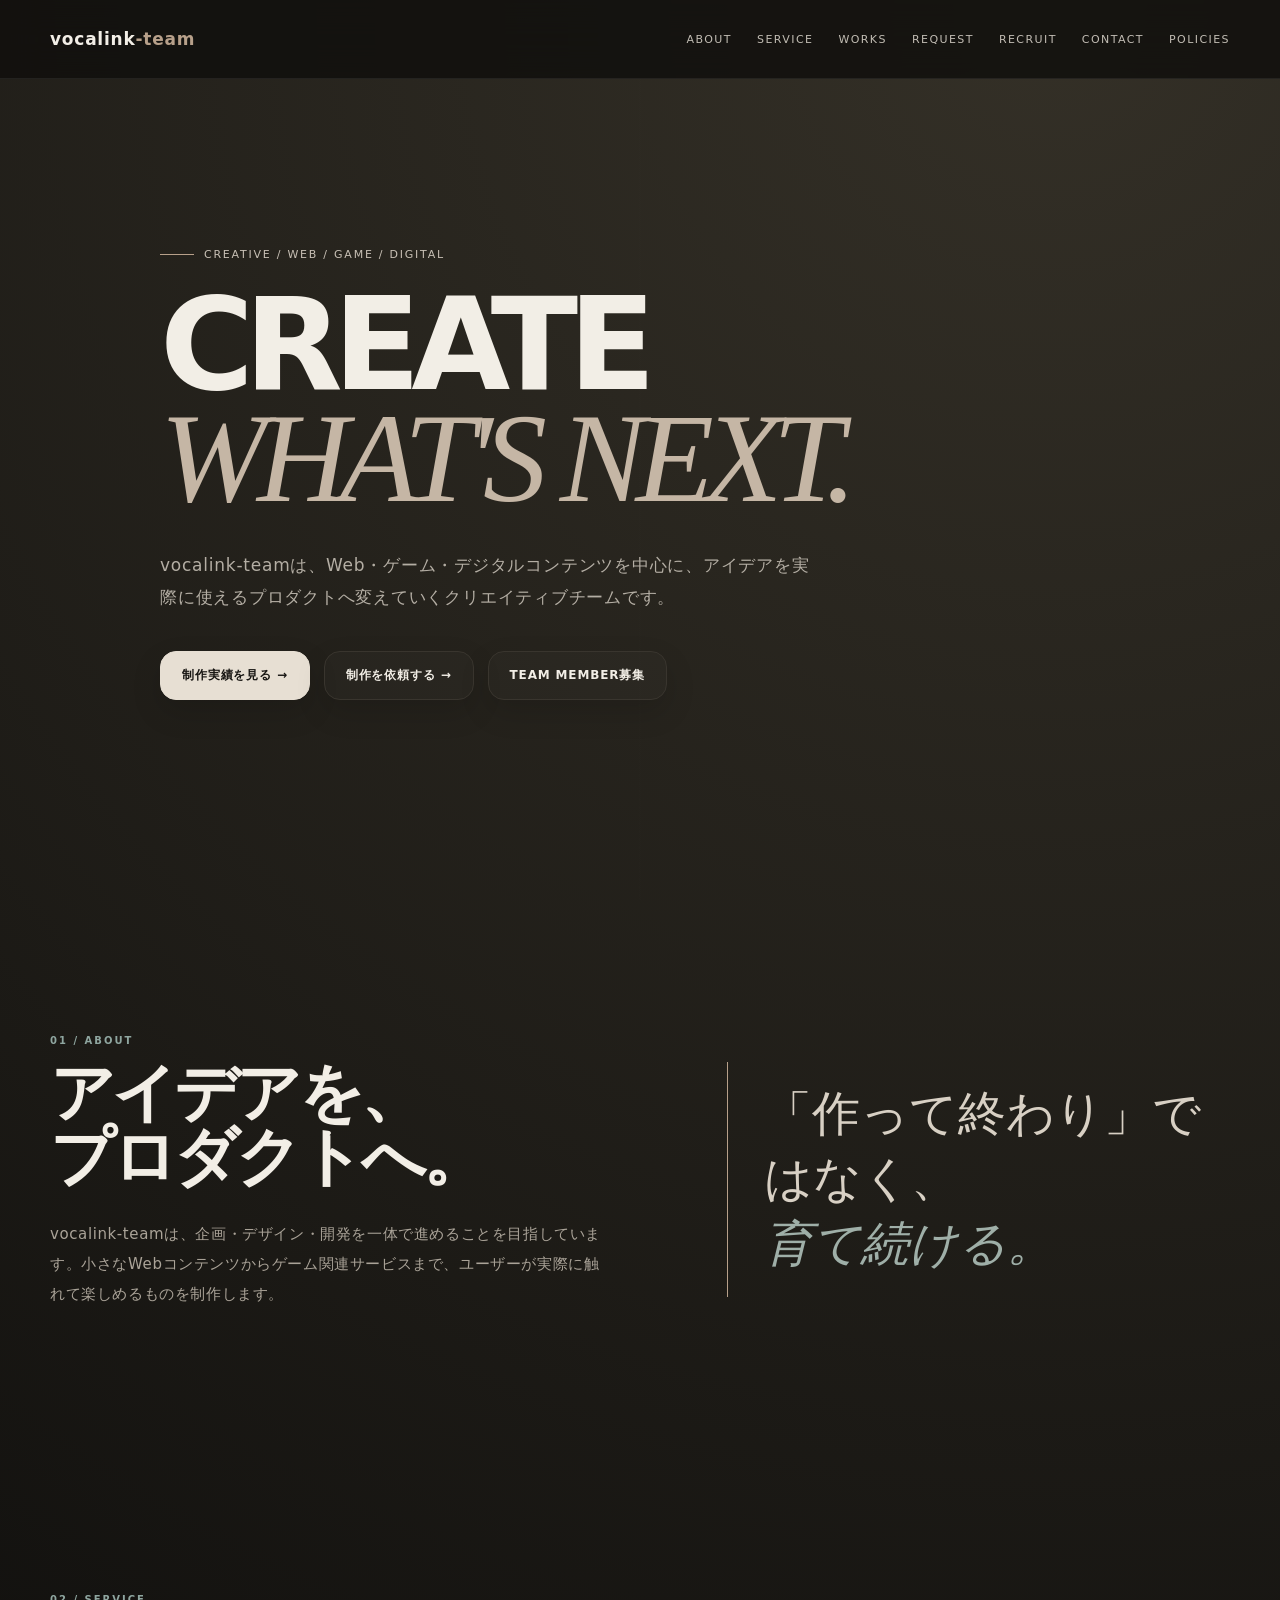
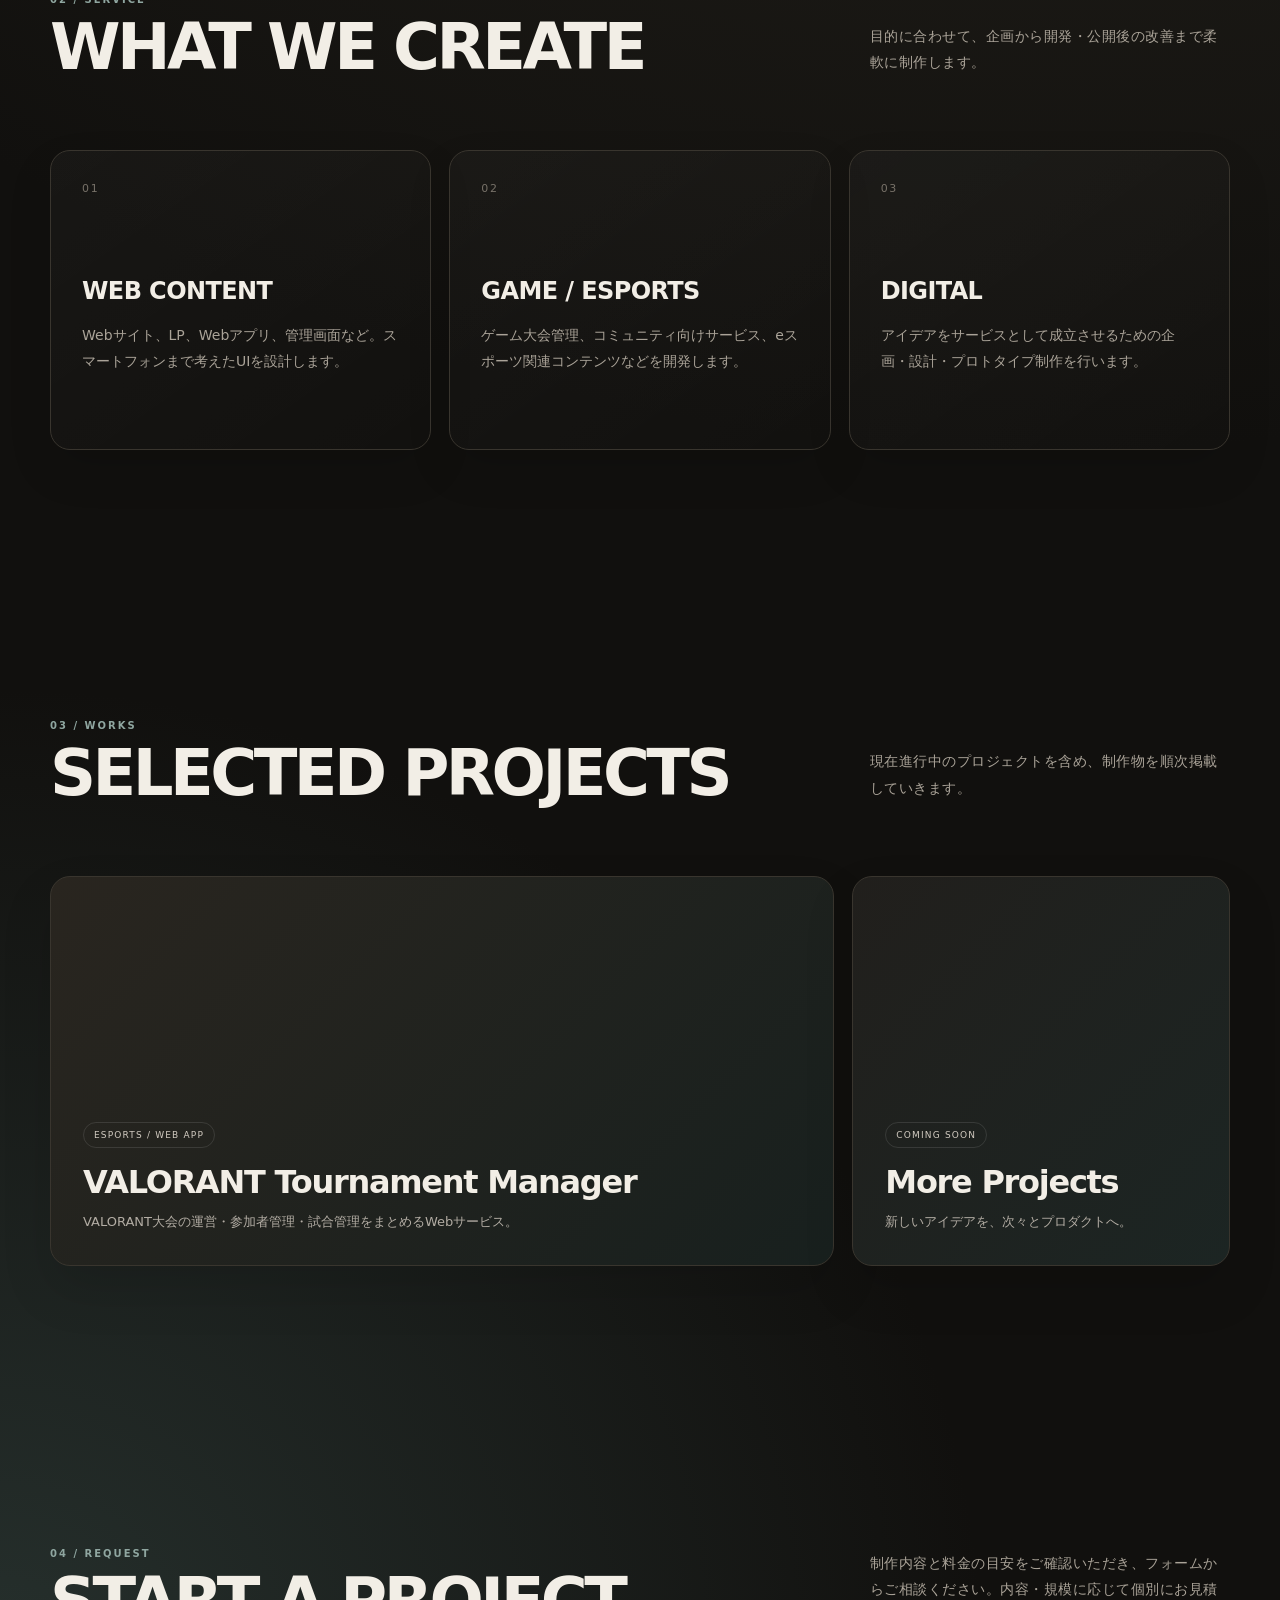
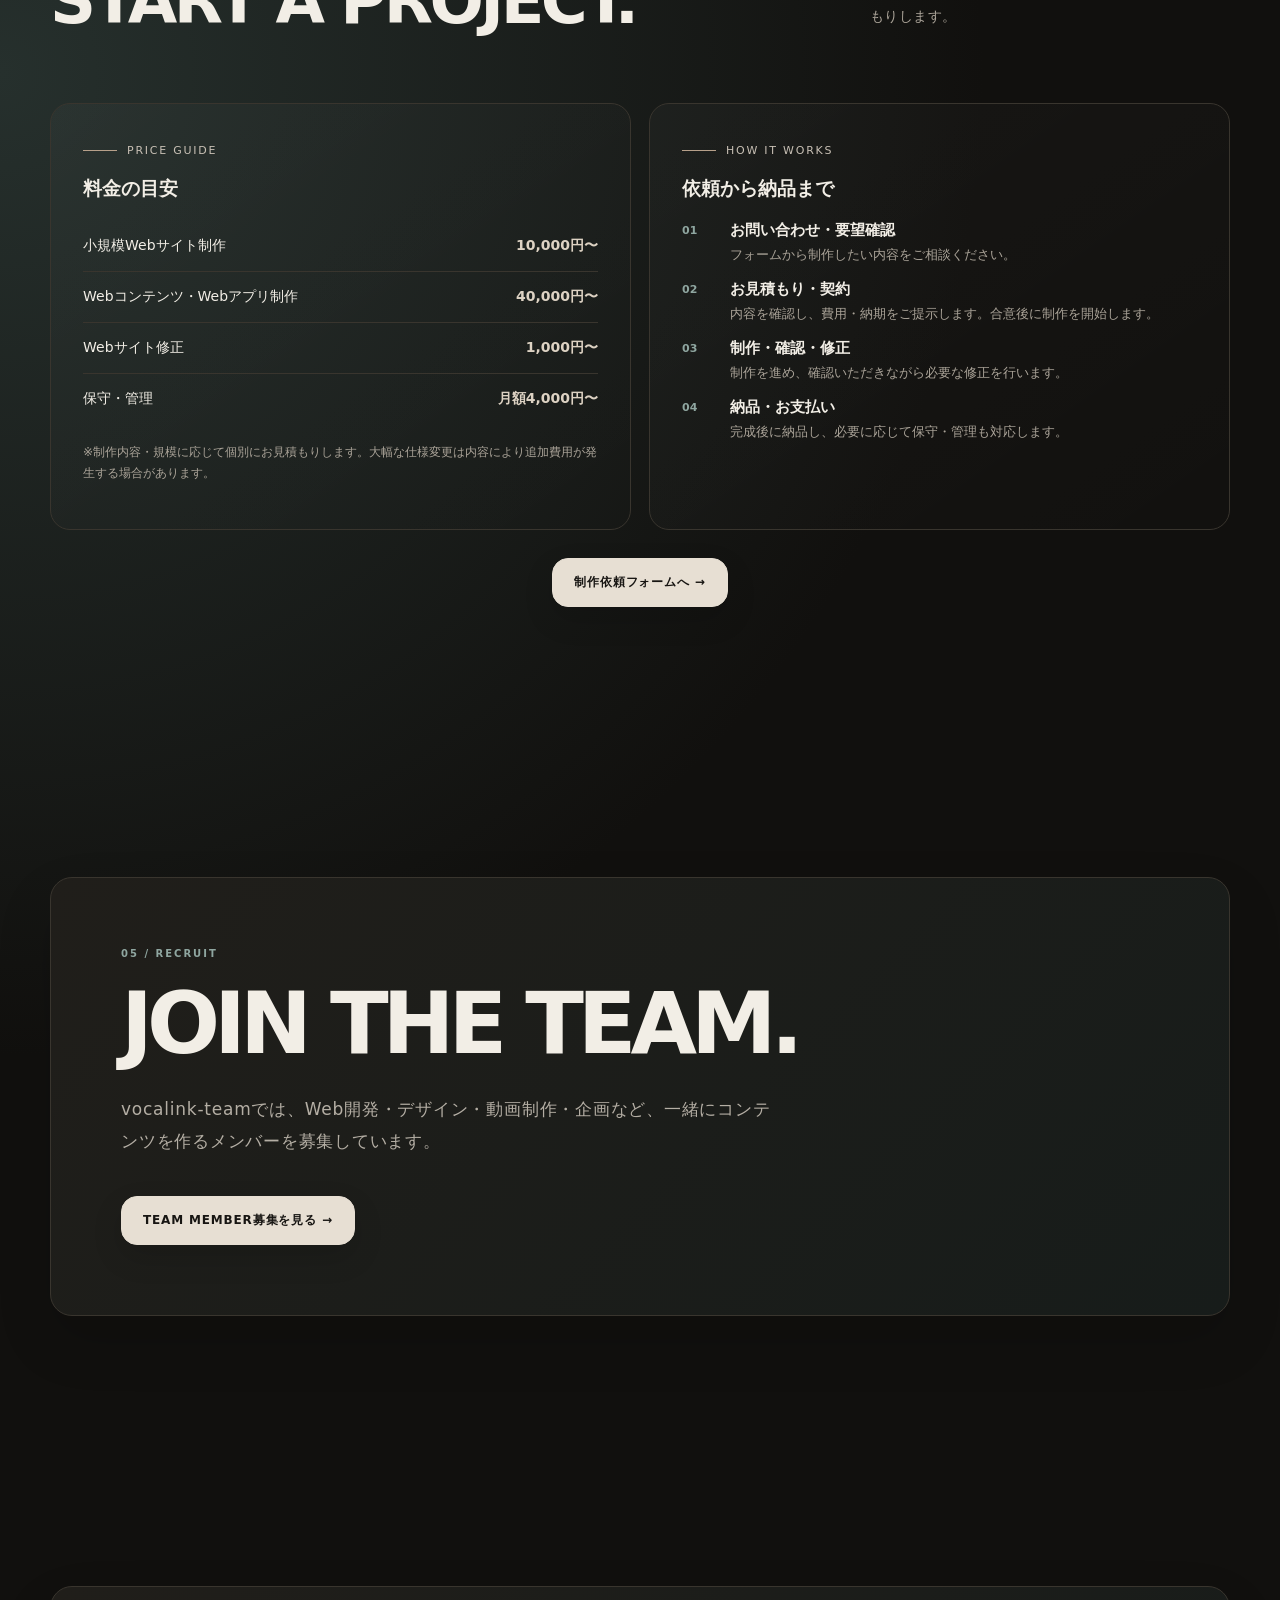
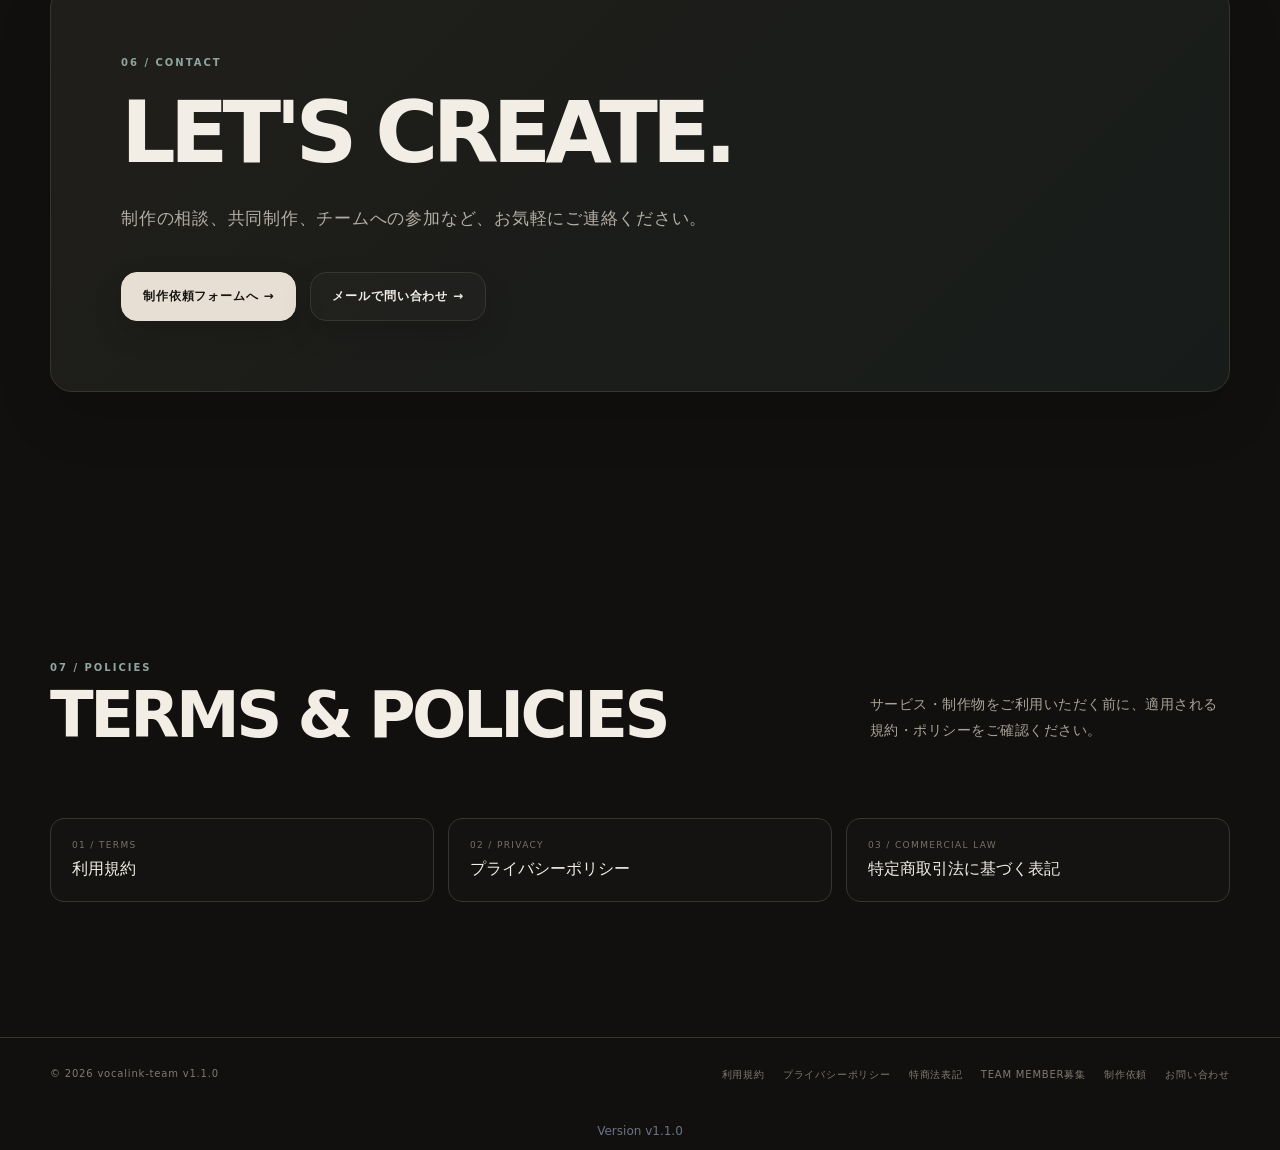
==== commit 51e49fbe: "fix(recovery): restore official site index after release update" ====
--- a/index.html
+++ b/index.html
@@ -6,8 +6,7 @@
 <section id="service"><div class="wrap"><div class="section-head"><div><div class="kicker">02 / SERVICE</div><h2>WHAT WE CREATE</h2></div><p>目的に合わせて、企画から開発・公開後の改善まで柔軟に制作します。</p></div><div class="cards"><article class="card"><div class="card-index">01</div><h3>WEB CONTENT</h3><p>Webサイト、LP、Webアプリ、管理画面など。スマートフォンまで考えたUIを設計します。</p></article><article class="card"><div class="card-index">02</div><h3>GAME / ESPORTS</h3><p>ゲーム大会管理、コミュニティ向けサービス、eスポーツ関連コンテンツなどを開発します。</p></article><article class="card"><div class="card-index">03</div><h3>DIGITAL</h3><p>アイデアをサービスとして成立させるための企画・設計・プロトタイプ制作を行います。</p></article></div></div></section>
 <section id="works"><div class="wrap"><div class="section-head"><div><div class="kicker">03 / WORKS</div><h2>SELECTED PROJECTS</h2></div><p>現在進行中のプロジェクトを含め、制作物を順次掲載していきます。</p></div><div class="projects"><article class="project"><span class="tag">ESPORTS / WEB APP</span><h3>VALORANT Tournament Manager</h3><p>VALORANT大会の運営・参加者管理・試合管理をまとめるWebサービス。</p></article><article class="project small"><span class="tag">COMING SOON</span><h3>More Projects</h3><p>新しいアイデアを、次々とプロダクトへ。</p></article></div></div></section>
 <section id="request"><div class="wrap"><div class="section-head"><div><div class="kicker">04 / REQUEST</div><h2>START A PROJECT.</h2></div><p>制作内容と料金の目安をご確認いただき、フォームからご相談ください。内容・規模に応じて個別にお見積もりします。</p></div><div class="request-grid"><div class="request-panel"><div class="eyebrow">PRICE GUIDE</div><h3>料金の目安</h3><div class="price-list"><div class="price-row"><span>小規模Webサイト制作</span><span>10,000円〜</span></div><div class="price-row"><span>Webコンテンツ・Webアプリ制作</span><span>40,000円〜</span></div><div class="price-row"><span>Webサイト修正</span><span>1,000円〜</span></div><div class="price-row"><span>保守・管理</span><span>月額4,000円〜</span></div></div><p class="request-note">※制作内容・規模に応じて個別にお見積もりします。大幅な仕様変更は内容により追加費用が発生する場合があります。</p></div><div class="request-panel"><div class="eyebrow">HOW IT WORKS</div><h3>依頼から納品まで</h3><div class="flow"><div class="flow-step"><div class="flow-num">01</div><div><strong>お問い合わせ・要望確認</strong><p>フォームから制作したい内容をご相談ください。</p></div></div><div class="flow-step"><div class="flow-num">02</div><div><strong>お見積もり・契約</strong><p>内容を確認し、費用・納期をご提示します。合意後に制作を開始します。</p></div></div><div class="flow-step"><div class="flow-num">03</div><div><strong>制作・確認・修正</strong><p>制作を進め、確認いただきながら必要な修正を行います。</p></div></div><div class="flow-step"><div class="flow-num">04</div><div><strong>納品・お支払い</strong><p>完成後に納品し、必要に応じて保守・管理も対応します。</p></div></div></div></div></div><div class="actions" style="justify-content:center;margin-top:28px"><a class="btn primary" href="request.html">制作依頼フォームへ →</a></div></div></section>
-<section id="recruit"><div class="wrap"><div class="contact"><div class="kicker">05 / RECRUIT</div><h2>JOIN THE TEAM.</h2><p class="lead">vocalink-teamでは、Web開発・デザイン・動画制作・企画など、一緒にコンテンツを作るメンバーを募集しています。</p><div class="actions"><a class="btn primary" href="recruit.html">応募フォームへ →</a></div></div></div></section>
-<section id="contact"><div class="wrap"><div class="contact"><div class="kicker">06 / CONTACT</div><h2>LET'S TALK.</h2><p class="lead">制作に関するご相談は、まずはお気軽にお問い合わせください。</p><div class="actions"><a class="btn primary" href="mailto:vocalink.team@gmail.com">vocalink.team@gmail.com</a></div></div></div></section>
-<section id="policies"><div class="wrap"><div class="section-head"><div><div class="kicker">07 / POLICIES</div><h2>POLICIES</h2></div><p>サービスをご利用いただく前に、各ポリシーをご確認ください。</p></div><div class="policy-grid"><a class="policy-link" href="terms.html"><small>TERMS</small>利用規約</a><a class="policy-link" href="privacy.html"><small>PRIVACY</small>プライバシーポリシー</a><a class="policy-link" href="tokusho.html"><small>LAW</small>特商法に基づく表記</a></div></div></section></main>
-<footer><div class="wrap footer-inner"><div>© 2026 vocalink-team</div><div class="footer-links"><a href="terms.html">利用規約</a><a href="privacy.html">プライバシー</a><a href="tokusho.html">特商法</a><a href="security.html">Security</a><a href="admin.html">Admin</a></div></div></footer>
-</body></html>+<section id="recruit"><div class="wrap"><div class="contact"><div class="kicker">05 / RECRUIT</div><h2>JOIN THE TEAM.</h2><p class="lead">vocalink-teamでは、Web開発・デザイン・動画制作・企画など、一緒にコンテンツを作るメンバーを募集しています。</p><div class="actions"><a class="btn primary" href="recruit.html">TEAM MEMBER募集を見る →</a></div></div></div></section>
+<section id="contact"><div class="wrap"><div class="contact"><div class="kicker">06 / CONTACT</div><h2>LET'S CREATE.</h2><p class="lead">制作の相談、共同制作、チームへの参加など、お気軽にご連絡ください。</p><div class="actions"><a class="btn primary" href="request.html">制作依頼フォームへ →</a><a class="btn" href="mailto:vocalink.team@gmail.com">メールで問い合わせ →</a></div></div></div></section>
+<section id="policies"><div class="wrap"><div class="section-head"><div><div class="kicker">07 / POLICIES</div><h2>TERMS &amp; POLICIES</h2></div><p>サービス・制作物をご利用いただく前に、適用される規約・ポリシーをご確認ください。</p></div><div class="policy-grid"><a class="policy-link" href="terms.html"><small>01 / TERMS</small>利用規約</a><a class="policy-link" href="privacy.html"><small>02 / PRIVACY</small>プライバシーポリシー</a><a class="policy-link" href="commercial-law.html"><small>03 / COMMERCIAL LAW</small>特定商取引法に基づく表記</a></div></div></section></main>
+<footer><div class="wrap footer-inner"><span>© 2026 vocalink-team <span aria-label="version">v1.1.0</span></span><div class="footer-links"><a href="terms.html">利用規約</a><a href="privacy.html">プライバシーポリシー</a><a href="commercial-law.html">特商法表記</a><a href="recruit.html">TEAM MEMBER募集</a><a href="request.html">制作依頼</a><a href="mailto:vocalink.team@gmail.com">お問い合わせ</a></div></div></footer><div id="project-version" style="text-align:center;padding:12px;color:#697386;font-size:12px">Version v1.1.0</div></body></html>
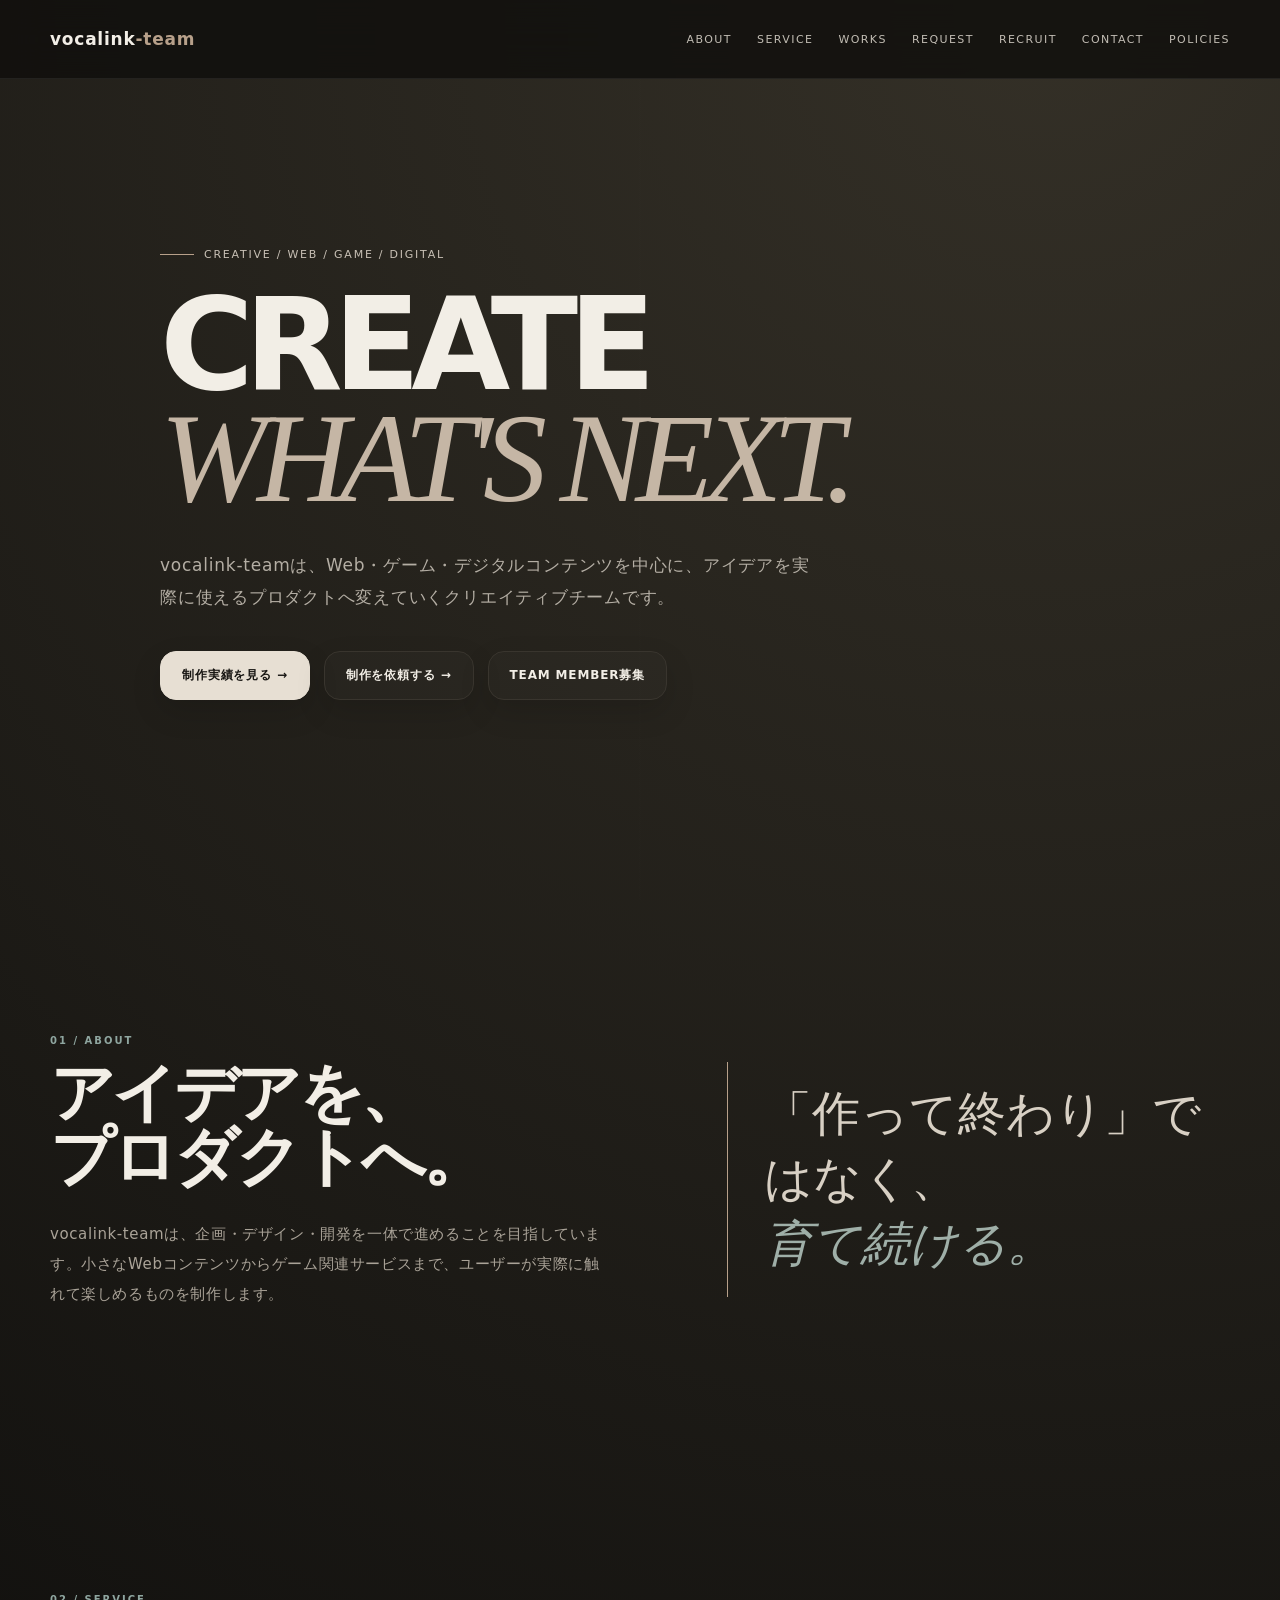
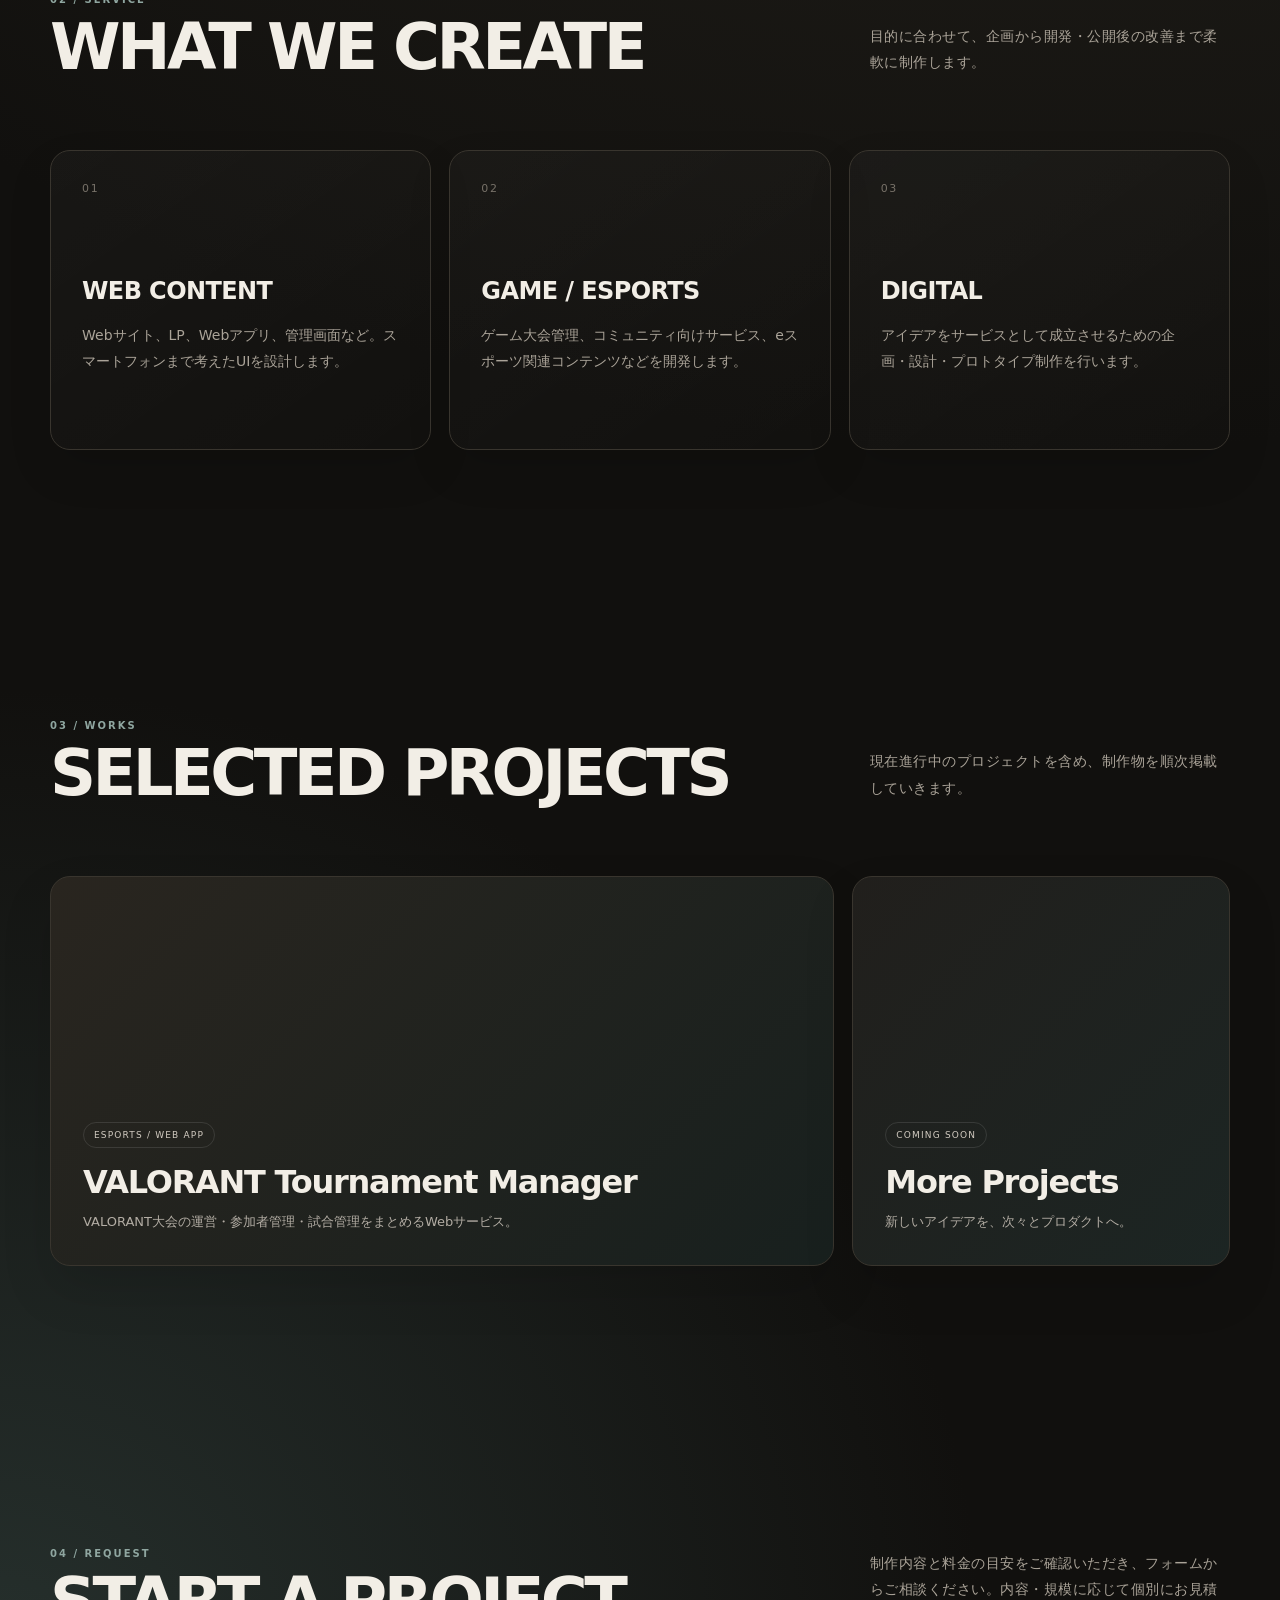
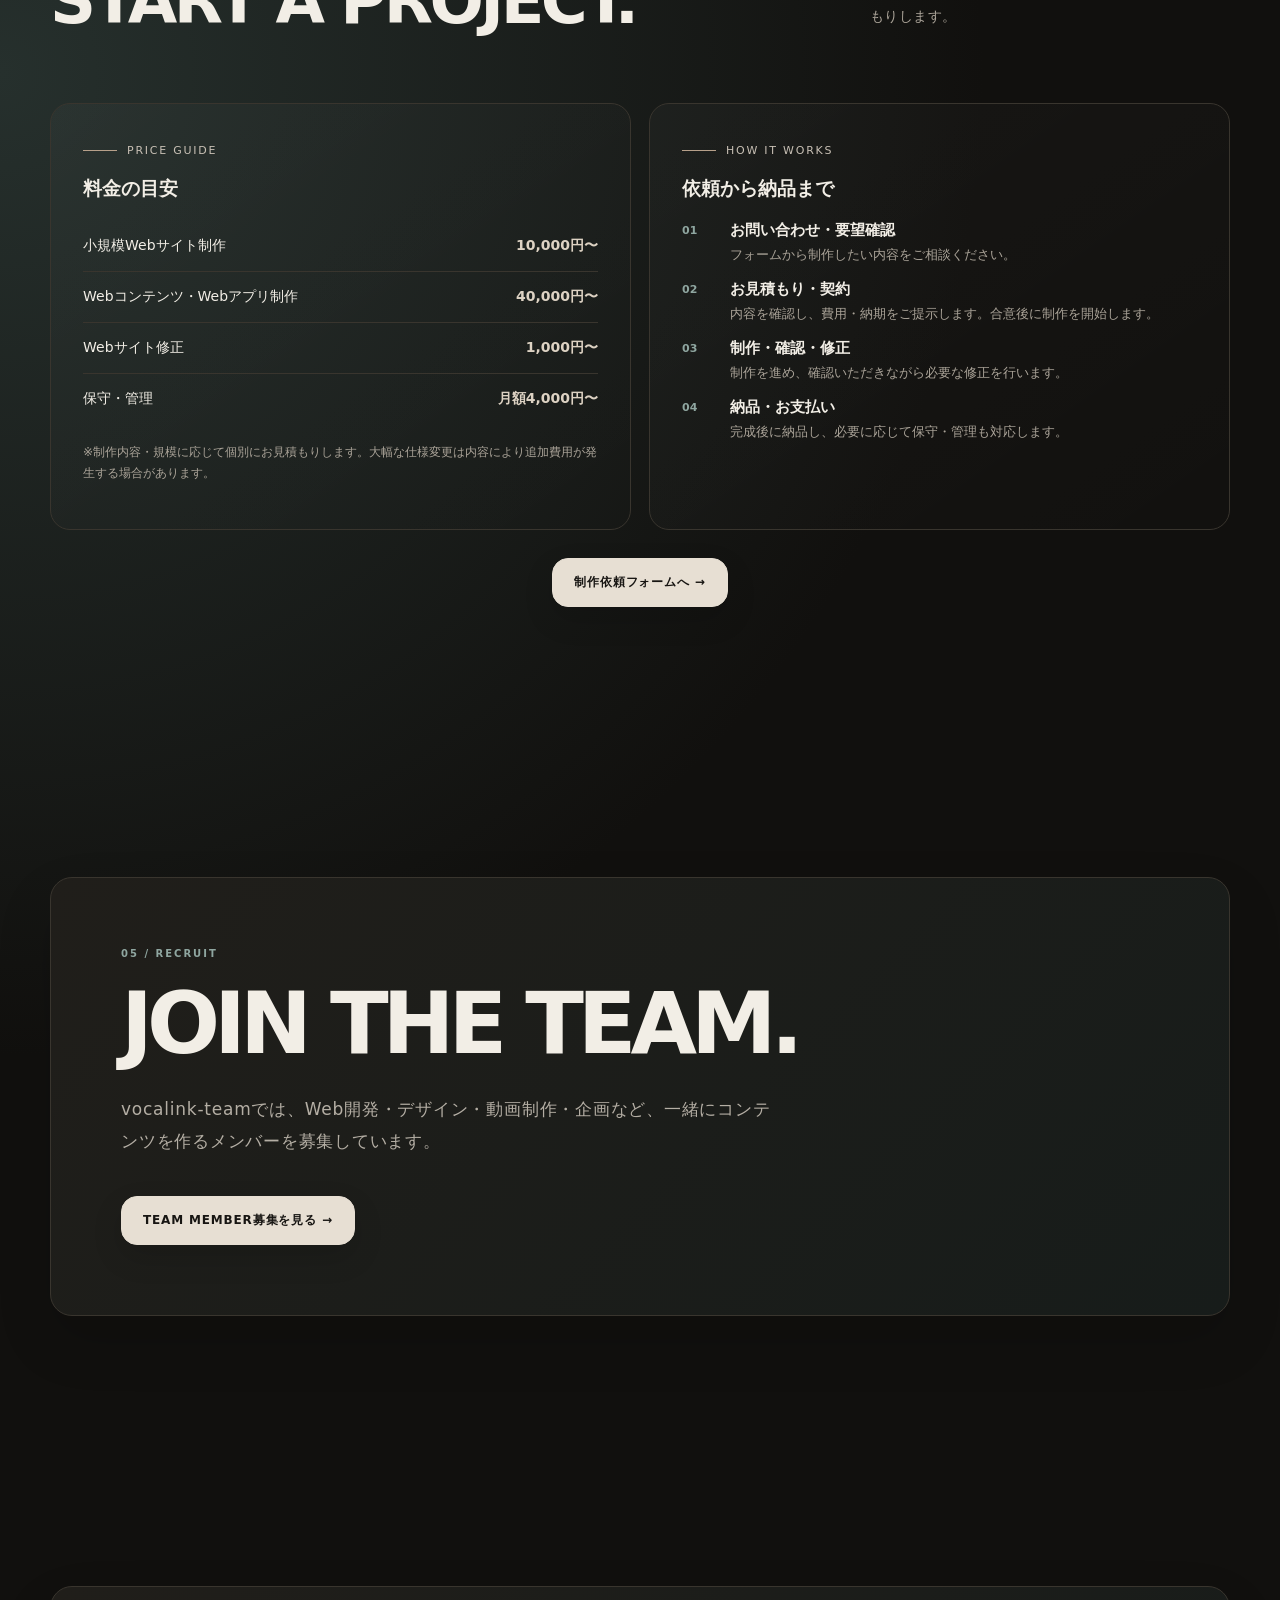
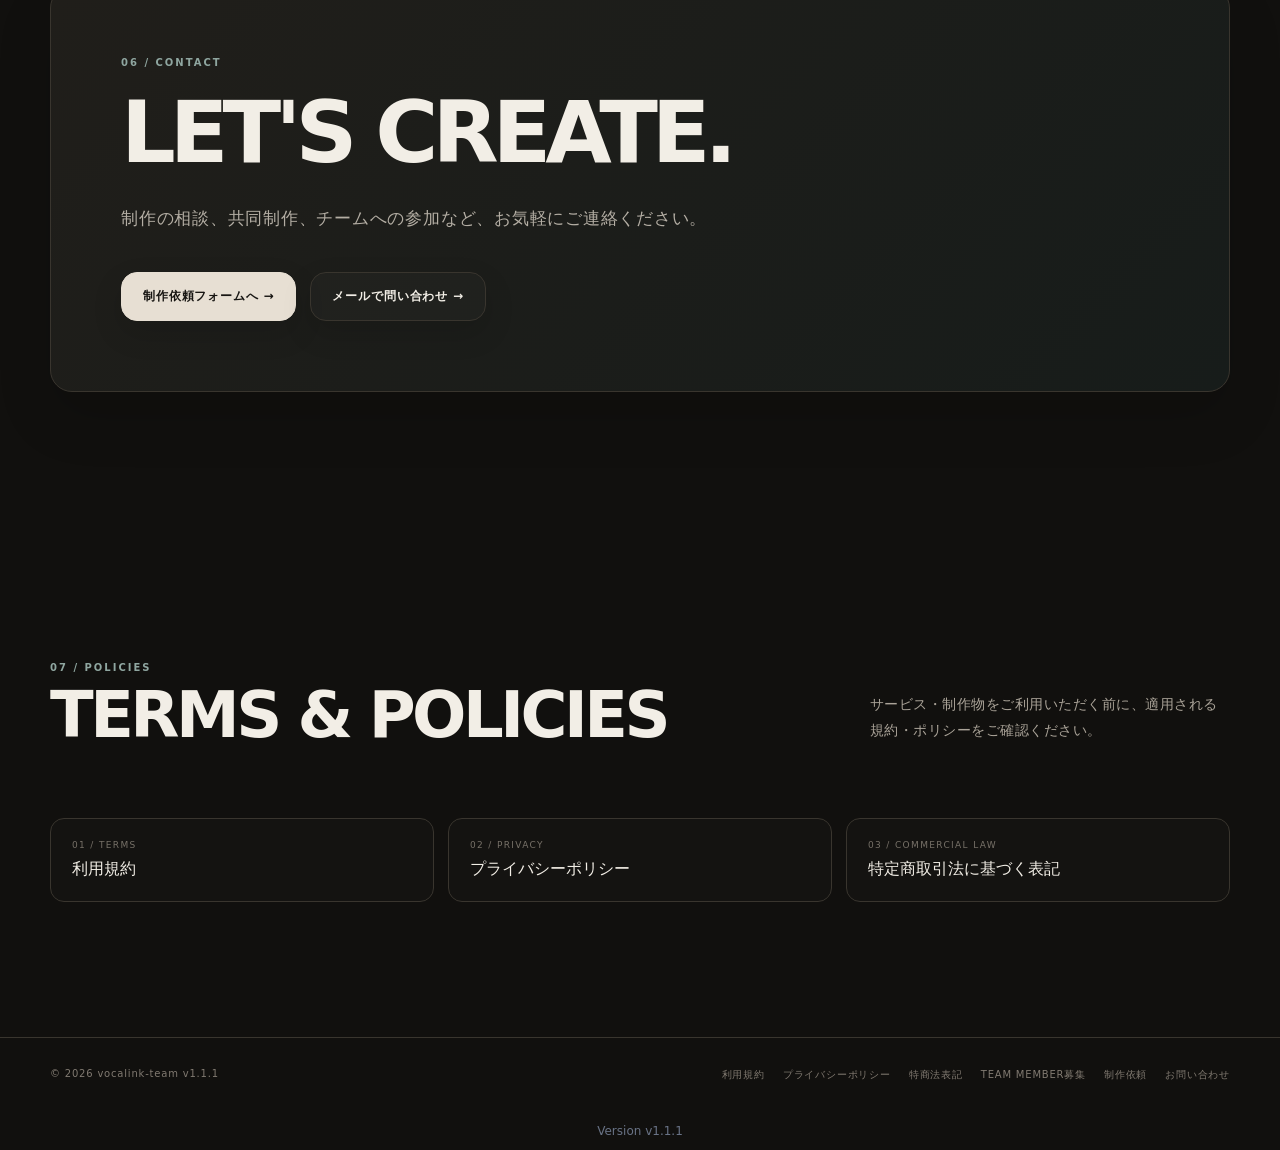
==== commit 8f5a9465: "chore: bump official site to v1.1.1 [skip ci]" ====
--- a/index.html
+++ b/index.html
@@ -1,5 +1,5 @@
 <!doctype html>
-<html lang="ja"><head><meta charset="utf-8"><meta name="viewport" content="width=device-width,initial-scale=1"><meta name="description" content="vocalink-team 公式サイト"><meta name="version" content="1.1.0"><title>vocalink-team | CREATE WHAT'S NEXT.</title><style>:root{--bg:#11100e;--surface:#191816;--surface2:#211f1b;--text:#f2eee6;--muted:#aaa398;--line:#39352e;--accent:#b7a08a;--accent2:#8fa6a0;--max:1180px}*{box-sizing:border-box}html{scroll-behavior:smooth}body{margin:0;background:radial-gradient(circle at 82% 0,#343027 0,transparent 34%),radial-gradient(circle at 0 55%,#26302d 0,transparent 28%),var(--bg);color:var(--text);font-family:Inter,ui-sans-serif,system-ui,-apple-system,BlinkMacSystemFont,"Segoe UI","Noto Sans JP",sans-serif}a{color:inherit;text-decoration:none}.wrap{width:min(var(--max),calc(100% - 48px));margin:auto}header{position:fixed;z-index:20;inset:0 0 auto;background:#11100ed9;backdrop-filter:blur(18px);border-bottom:1px solid #ffffff12}nav{height:78px;display:flex;align-items:center;justify-content:space-between}.logo{font-size:17px;font-weight:850;letter-spacing:.045em}.logo span{color:var(--accent)}.links{display:flex;gap:25px;font-size:11px;letter-spacing:.13em;color:#c2bdb4}.links a{transition:.2s}.links a:hover{color:#fff}.hero{min-height:100vh;display:flex;align-items:center;padding:150px 0 110px;position:relative;overflow:hidden}.hero:before{content:"";position:absolute;inset:0;background:linear-gradient(90deg,transparent 49.95%,#ffffff08 50%,transparent 50.05%);opacity:.35}.hero-inner{max-width:960px}.eyebrow{display:inline-flex;align-items:center;gap:10px;color:#c8c0b5;font-size:11px;letter-spacing:.16em}.eyebrow:before{content:"";width:34px;height:1px;background:var(--accent)}h1{font-size:clamp(58px,10.5vw,128px);line-height:.88;letter-spacing:-.075em;font-weight:850;margin:28px 0 34px}.serif{font-family:Georgia,"Times New Roman",serif;font-style:italic;font-weight:400;color:#c5b6a5}.lead{max-width:650px;color:#b4aea4;line-height:1.9;font-size:17px;letter-spacing:.045em}.actions{display:flex;gap:14px;flex-wrap:wrap;margin-top:38px}.btn{display:inline-flex;align-items:center;gap:10px;padding:15px 21px;border:1px solid var(--line);border-radius:16px;background:#ffffff05;font-size:12px;letter-spacing:.07em;font-weight:750;transition:.25s;box-shadow:0 12px 30px #00000022}.btn:hover{transform:translateY(-3px);border-color:#8f887d}.primary{background:#e7dfd3;color:#171512;border-color:#e7dfd3}section{padding:135px 0}.section-head{display:grid;grid-template-columns:1fr 360px;gap:70px;align-items:end;margin-bottom:60px}.kicker{color:var(--accent2);font-size:10px;letter-spacing:.2em;font-weight:800}.section-head h2{font-size:clamp(38px,5vw,66px);line-height:.95;letter-spacing:-.055em;margin:12px 0}.section-head p{color:var(--muted);line-height:1.9;font-size:14px;letter-spacing:.035em}.about{display:grid;grid-template-columns:1.05fr .95fr;gap:120px;align-items:center}.about h2{font-size:clamp(42px,5vw,70px);line-height:1;letter-spacing:-.06em;margin:15px 0 30px}.about p{color:var(--muted);line-height:2;font-size:15px;letter-spacing:.04em}.statement{border-left:1px solid var(--accent);padding:20px 0 20px 36px;font-family:Georgia,serif;font-size:clamp(28px,4vw,48px);line-height:1.35;color:#d8d0c4}.statement em{color:#9fafa8}.cards{display:grid;grid-template-columns:repeat(3,1fr);gap:18px}.card{min-height:300px;padding:31px;border:1px solid var(--line);border-radius:20px;background:linear-gradient(145deg,#ffffff07,#ffffff01);box-shadow:0 20px 45px #0000001c}.card-index{font-size:11px;color:#777168;letter-spacing:.15em}.card h3{font-size:24px;letter-spacing:-.025em;margin:82px 0 18px}.card p{margin:0;color:var(--muted);line-height:1.85;font-size:14px}.projects{display:grid;grid-template-columns:1.35fr .65fr;gap:18px}.project{min-height:390px;border:1px solid var(--line);border-radius:20px;padding:32px;display:flex;flex-direction:column;justify-content:flex-end;position:relative;overflow:hidden;background:linear-gradient(135deg,#29251f,#18201e);box-shadow:0 24px 50px #00000020}.project.small{background:linear-gradient(135deg,#211f1c,#1c2523)}.project h3{font-size:32px;letter-spacing:-.04em;margin:15px 0 10px}.project p{margin:0;color:#b3ada4;line-height:1.7;font-size:13px}.tag{width:max-content;border:1px solid #ffffff1c;border-radius:99px;padding:7px 10px;color:#d2cbc1;font-size:9px;letter-spacing:.13em}.request-grid{display:grid;grid-template-columns:1fr 1fr;gap:18px}.request-panel{border:1px solid var(--line);border-radius:20px;padding:32px;background:linear-gradient(145deg,#ffffff07,#ffffff01)}.price-list{display:grid;gap:0}.price-row{display:flex;justify-content:space-between;gap:20px;padding:16px 0;border-bottom:1px solid var(--line);font-size:14px}.price-row:last-child{border-bottom:0}.price-row span:last-child{font-weight:800;color:#ddd2c3;white-space:nowrap}.flow{display:grid;gap:14px}.flow-step{display:grid;grid-template-columns:34px 1fr;gap:14px;align-items:start}.flow-num{color:var(--accent2);font-size:11px;font-weight:800;padding-top:3px}.flow-step strong{display:block;font-size:15px;margin-bottom:4px}.flow-step p{margin:0;color:var(--muted);font-size:13px;line-height:1.7}.request-note{margin-top:18px;color:var(--muted);font-size:12px;line-height:1.8}@media(max-width:800px){.request-grid{grid-template-columns:1fr}}.contact{border:1px solid var(--line);border-radius:22px;padding:70px;background:linear-gradient(135deg,#201e1a,#171c1a);box-shadow:0 25px 55px #00000024}.contact h2{font-size:clamp(46px,7vw,86px);letter-spacing:-.07em;margin:14px 0 20px}.contact .lead{margin-bottom:0}.policy-grid{display:grid;grid-template-columns:repeat(3,1fr);gap:14px}.policy-link{display:block;padding:21px;border:1px solid var(--line);border-radius:14px;background:#ffffff03;transition:.2s}.policy-link:hover{transform:translateY(-2px);border-color:#8f887d}.policy-link small{display:block;color:#777168;font-size:9px;letter-spacing:.15em;margin-bottom:9px}footer{border-top:1px solid var(--line);padding:30px 0;color:#817a71;font-size:10px;letter-spacing:.08em}.footer-inner{display:flex;justify-content:space-between;gap:20px}.footer-links{display:flex;gap:18px;flex-wrap:wrap}.footer-links a:hover{color:#d8d0c4}@media(max-width:800px){.wrap{width:min(var(--max),calc(100% - 32px))}.links{display:none}.hero{padding-top:130px}.section-head,.about{grid-template-columns:1fr;gap:30px}.cards,.projects,.policy-grid{grid-template-columns:1fr}section{padding:90px 0}.card h3{margin-top:55px}.project{min-height:330px}.contact{padding:42px 25px}.footer-inner{display:block}.footer-links{margin-top:15px}}</style></head><body>
+<html lang="ja"><head><meta charset="utf-8"><meta name="viewport" content="width=device-width,initial-scale=1"><meta name="description" content="vocalink-team 公式サイト"><meta name="version" content="1.1.1"><title>vocalink-team | CREATE WHAT'S NEXT.</title><style>:root{--bg:#11100e;--surface:#191816;--surface2:#211f1b;--text:#f2eee6;--muted:#aaa398;--line:#39352e;--accent:#b7a08a;--accent2:#8fa6a0;--max:1180px}*{box-sizing:border-box}html{scroll-behavior:smooth}body{margin:0;background:radial-gradient(circle at 82% 0,#343027 0,transparent 34%),radial-gradient(circle at 0 55%,#26302d 0,transparent 28%),var(--bg);color:var(--text);font-family:Inter,ui-sans-serif,system-ui,-apple-system,BlinkMacSystemFont,"Segoe UI","Noto Sans JP",sans-serif}a{color:inherit;text-decoration:none}.wrap{width:min(var(--max),calc(100% - 48px));margin:auto}header{position:fixed;z-index:20;inset:0 0 auto;background:#11100ed9;backdrop-filter:blur(18px);border-bottom:1px solid #ffffff12}nav{height:78px;display:flex;align-items:center;justify-content:space-between}.logo{font-size:17px;font-weight:850;letter-spacing:.045em}.logo span{color:var(--accent)}.links{display:flex;gap:25px;font-size:11px;letter-spacing:.13em;color:#c2bdb4}.links a{transition:.2s}.links a:hover{color:#fff}.hero{min-height:100vh;display:flex;align-items:center;padding:150px 0 110px;position:relative;overflow:hidden}.hero:before{content:"";position:absolute;inset:0;background:linear-gradient(90deg,transparent 49.95%,#ffffff08 50%,transparent 50.05%);opacity:.35}.hero-inner{max-width:960px}.eyebrow{display:inline-flex;align-items:center;gap:10px;color:#c8c0b5;font-size:11px;letter-spacing:.16em}.eyebrow:before{content:"";width:34px;height:1px;background:var(--accent)}h1{font-size:clamp(58px,10.5vw,128px);line-height:.88;letter-spacing:-.075em;font-weight:850;margin:28px 0 34px}.serif{font-family:Georgia,"Times New Roman",serif;font-style:italic;font-weight:400;color:#c5b6a5}.lead{max-width:650px;color:#b4aea4;line-height:1.9;font-size:17px;letter-spacing:.045em}.actions{display:flex;gap:14px;flex-wrap:wrap;margin-top:38px}.btn{display:inline-flex;align-items:center;gap:10px;padding:15px 21px;border:1px solid var(--line);border-radius:16px;background:#ffffff05;font-size:12px;letter-spacing:.07em;font-weight:750;transition:.25s;box-shadow:0 12px 30px #00000022}.btn:hover{transform:translateY(-3px);border-color:#8f887d}.primary{background:#e7dfd3;color:#171512;border-color:#e7dfd3}section{padding:135px 0}.section-head{display:grid;grid-template-columns:1fr 360px;gap:70px;align-items:end;margin-bottom:60px}.kicker{color:var(--accent2);font-size:10px;letter-spacing:.2em;font-weight:800}.section-head h2{font-size:clamp(38px,5vw,66px);line-height:.95;letter-spacing:-.055em;margin:12px 0}.section-head p{color:var(--muted);line-height:1.9;font-size:14px;letter-spacing:.035em}.about{display:grid;grid-template-columns:1.05fr .95fr;gap:120px;align-items:center}.about h2{font-size:clamp(42px,5vw,70px);line-height:1;letter-spacing:-.06em;margin:15px 0 30px}.about p{color:var(--muted);line-height:2;font-size:15px;letter-spacing:.04em}.statement{border-left:1px solid var(--accent);padding:20px 0 20px 36px;font-family:Georgia,serif;font-size:clamp(28px,4vw,48px);line-height:1.35;color:#d8d0c4}.statement em{color:#9fafa8}.cards{display:grid;grid-template-columns:repeat(3,1fr);gap:18px}.card{min-height:300px;padding:31px;border:1px solid var(--line);border-radius:20px;background:linear-gradient(145deg,#ffffff07,#ffffff01);box-shadow:0 20px 45px #0000001c}.card-index{font-size:11px;color:#777168;letter-spacing:.15em}.card h3{font-size:24px;letter-spacing:-.025em;margin:82px 0 18px}.card p{margin:0;color:var(--muted);line-height:1.85;font-size:14px}.projects{display:grid;grid-template-columns:1.35fr .65fr;gap:18px}.project{min-height:390px;border:1px solid var(--line);border-radius:20px;padding:32px;display:flex;flex-direction:column;justify-content:flex-end;position:relative;overflow:hidden;background:linear-gradient(135deg,#29251f,#18201e);box-shadow:0 24px 50px #00000020}.project.small{background:linear-gradient(135deg,#211f1c,#1c2523)}.project h3{font-size:32px;letter-spacing:-.04em;margin:15px 0 10px}.project p{margin:0;color:#b3ada4;line-height:1.7;font-size:13px}.tag{width:max-content;border:1px solid #ffffff1c;border-radius:99px;padding:7px 10px;color:#d2cbc1;font-size:9px;letter-spacing:.13em}.request-grid{display:grid;grid-template-columns:1fr 1fr;gap:18px}.request-panel{border:1px solid var(--line);border-radius:20px;padding:32px;background:linear-gradient(145deg,#ffffff07,#ffffff01)}.price-list{display:grid;gap:0}.price-row{display:flex;justify-content:space-between;gap:20px;padding:16px 0;border-bottom:1px solid var(--line);font-size:14px}.price-row:last-child{border-bottom:0}.price-row span:last-child{font-weight:800;color:#ddd2c3;white-space:nowrap}.flow{display:grid;gap:14px}.flow-step{display:grid;grid-template-columns:34px 1fr;gap:14px;align-items:start}.flow-num{color:var(--accent2);font-size:11px;font-weight:800;padding-top:3px}.flow-step strong{display:block;font-size:15px;margin-bottom:4px}.flow-step p{margin:0;color:var(--muted);font-size:13px;line-height:1.7}.request-note{margin-top:18px;color:var(--muted);font-size:12px;line-height:1.8}@media(max-width:800px){.request-grid{grid-template-columns:1fr}}.contact{border:1px solid var(--line);border-radius:22px;padding:70px;background:linear-gradient(135deg,#201e1a,#171c1a);box-shadow:0 25px 55px #00000024}.contact h2{font-size:clamp(46px,7vw,86px);letter-spacing:-.07em;margin:14px 0 20px}.contact .lead{margin-bottom:0}.policy-grid{display:grid;grid-template-columns:repeat(3,1fr);gap:14px}.policy-link{display:block;padding:21px;border:1px solid var(--line);border-radius:14px;background:#ffffff03;transition:.2s}.policy-link:hover{transform:translateY(-2px);border-color:#8f887d}.policy-link small{display:block;color:#777168;font-size:9px;letter-spacing:.15em;margin-bottom:9px}footer{border-top:1px solid var(--line);padding:30px 0;color:#817a71;font-size:10px;letter-spacing:.08em}.footer-inner{display:flex;justify-content:space-between;gap:20px}.footer-links{display:flex;gap:18px;flex-wrap:wrap}.footer-links a:hover{color:#d8d0c4}@media(max-width:800px){.wrap{width:min(var(--max),calc(100% - 32px))}.links{display:none}.hero{padding-top:130px}.section-head,.about{grid-template-columns:1fr;gap:30px}.cards,.projects,.policy-grid{grid-template-columns:1fr}section{padding:90px 0}.card h3{margin-top:55px}.project{min-height:330px}.contact{padding:42px 25px}.footer-inner{display:block}.footer-links{margin-top:15px}}</style></head><body>
 <header><div class="wrap"><nav><a class="logo" href="#">vocalink<span>-team</span></a><div class="links"><a href="#about">ABOUT</a><a href="#service">SERVICE</a><a href="#works">WORKS</a><a href="#request">REQUEST</a><a href="#recruit">RECRUIT</a><a href="#contact">CONTACT</a><a href="#policies">POLICIES</a></div></nav></div></header>
 <main><section class="hero"><div class="wrap hero-inner"><div class="eyebrow">CREATIVE / WEB / GAME / DIGITAL</div><h1>CREATE<br><span class="serif">WHAT'S NEXT.</span></h1><p class="lead">vocalink-teamは、Web・ゲーム・デジタルコンテンツを中心に、アイデアを実際に使えるプロダクトへ変えていくクリエイティブチームです。</p><div class="actions"><a class="btn primary" href="#works">制作実績を見る →</a><a class="btn" href="request.html">制作を依頼する →</a><a class="btn" href="#recruit">TEAM MEMBER募集</a></div></div></section>
 <section id="about"><div class="wrap about"><div><div class="kicker">01 / ABOUT</div><h2>アイデアを、<br>プロダクトへ。</h2><p>vocalink-teamは、企画・デザイン・開発を一体で進めることを目指しています。小さなWebコンテンツからゲーム関連サービスまで、ユーザーが実際に触れて楽しめるものを制作します。</p></div><div class="statement">「作って終わり」ではなく、<br><em>育て続ける。</em></div></div></section>
@@ -9,4 +9,4 @@
 <section id="recruit"><div class="wrap"><div class="contact"><div class="kicker">05 / RECRUIT</div><h2>JOIN THE TEAM.</h2><p class="lead">vocalink-teamでは、Web開発・デザイン・動画制作・企画など、一緒にコンテンツを作るメンバーを募集しています。</p><div class="actions"><a class="btn primary" href="recruit.html">TEAM MEMBER募集を見る →</a></div></div></div></section>
 <section id="contact"><div class="wrap"><div class="contact"><div class="kicker">06 / CONTACT</div><h2>LET'S CREATE.</h2><p class="lead">制作の相談、共同制作、チームへの参加など、お気軽にご連絡ください。</p><div class="actions"><a class="btn primary" href="request.html">制作依頼フォームへ →</a><a class="btn" href="mailto:vocalink.team@gmail.com">メールで問い合わせ →</a></div></div></div></section>
 <section id="policies"><div class="wrap"><div class="section-head"><div><div class="kicker">07 / POLICIES</div><h2>TERMS &amp; POLICIES</h2></div><p>サービス・制作物をご利用いただく前に、適用される規約・ポリシーをご確認ください。</p></div><div class="policy-grid"><a class="policy-link" href="terms.html"><small>01 / TERMS</small>利用規約</a><a class="policy-link" href="privacy.html"><small>02 / PRIVACY</small>プライバシーポリシー</a><a class="policy-link" href="commercial-law.html"><small>03 / COMMERCIAL LAW</small>特定商取引法に基づく表記</a></div></div></section></main>
-<footer><div class="wrap footer-inner"><span>© 2026 vocalink-team <span aria-label="version">v1.1.0</span></span><div class="footer-links"><a href="terms.html">利用規約</a><a href="privacy.html">プライバシーポリシー</a><a href="commercial-law.html">特商法表記</a><a href="recruit.html">TEAM MEMBER募集</a><a href="request.html">制作依頼</a><a href="mailto:vocalink.team@gmail.com">お問い合わせ</a></div></div></footer><div id="project-version" style="text-align:center;padding:12px;color:#697386;font-size:12px">Version v1.1.0</div></body></html>+<footer><div class="wrap footer-inner"><span>© 2026 vocalink-team <span aria-label="version">v1.1.1</span></span><div class="footer-links"><a href="terms.html">利用規約</a><a href="privacy.html">プライバシーポリシー</a><a href="commercial-law.html">特商法表記</a><a href="recruit.html">TEAM MEMBER募集</a><a href="request.html">制作依頼</a><a href="mailto:vocalink.team@gmail.com">お問い合わせ</a></div></div></footer><div id="project-version" style="text-align:center;padding:12px;color:#697386;font-size:12px">Version v1.1.1</div></body></html>
